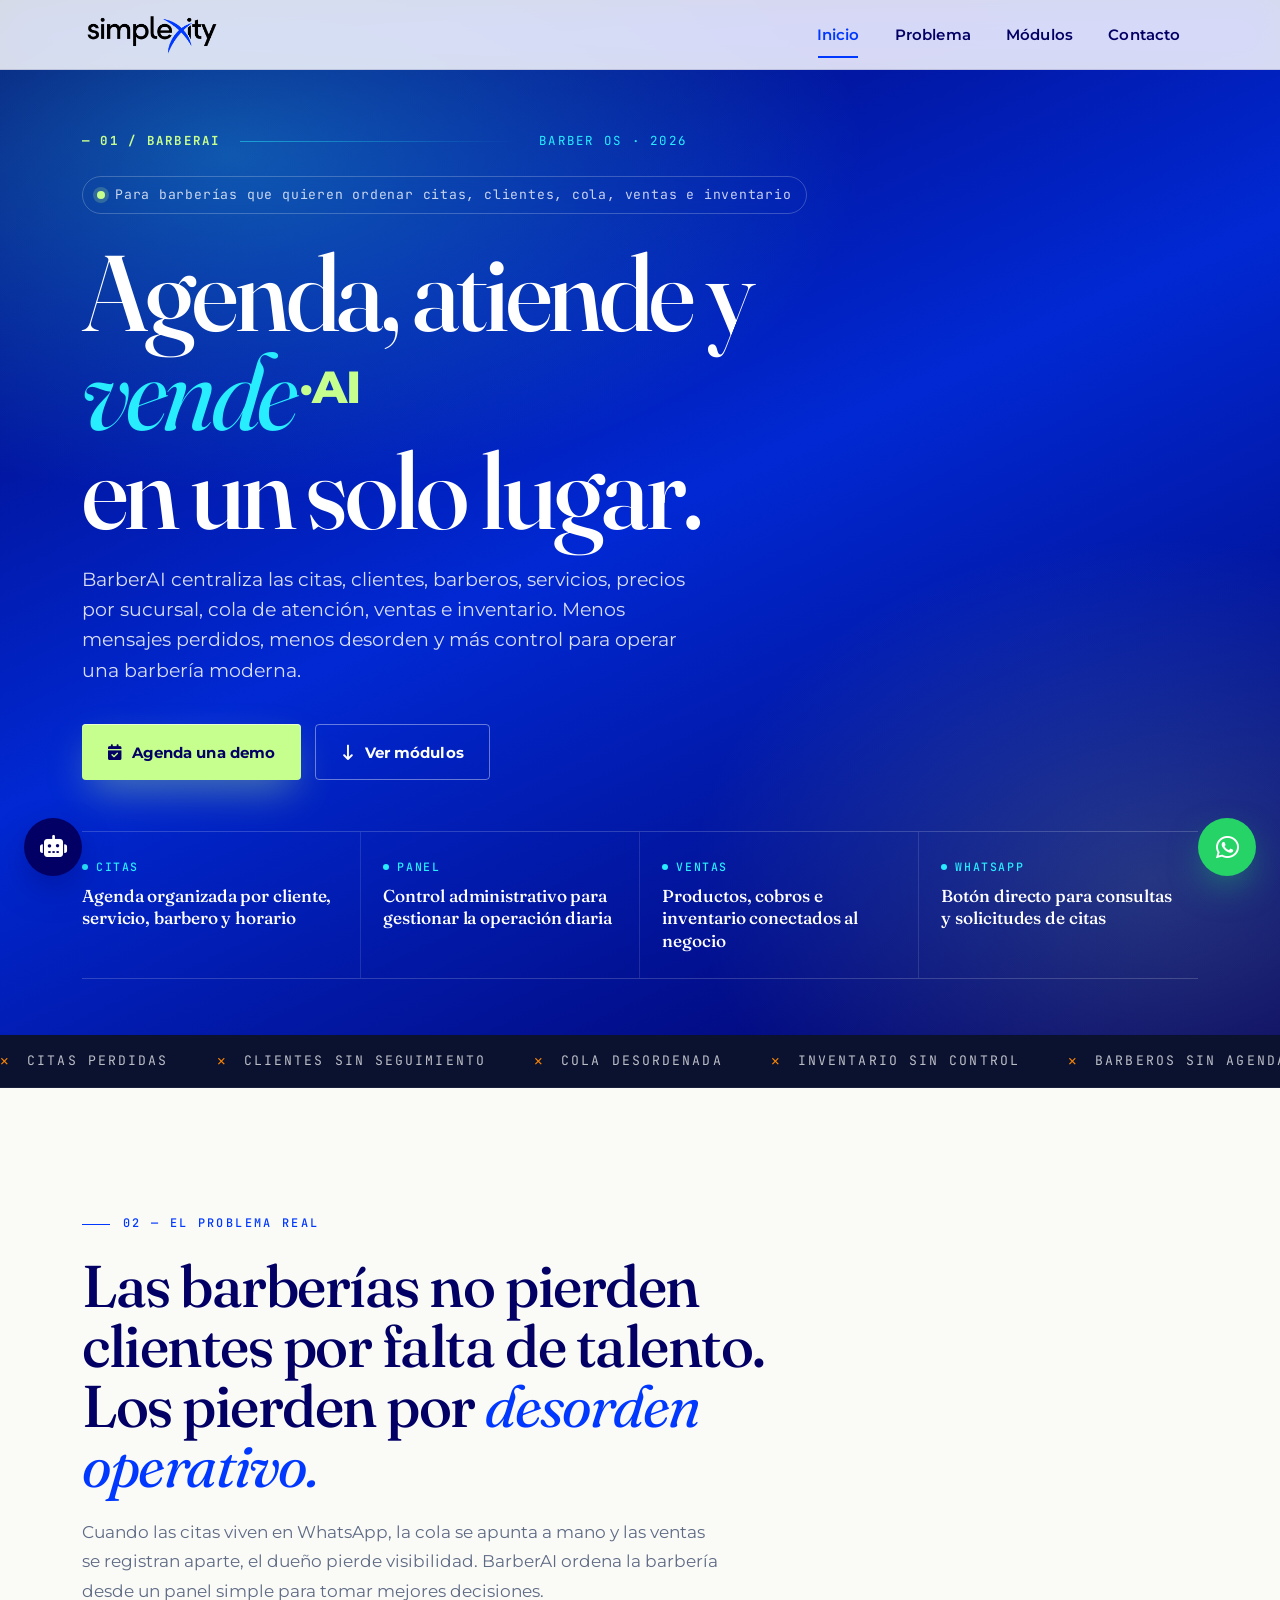
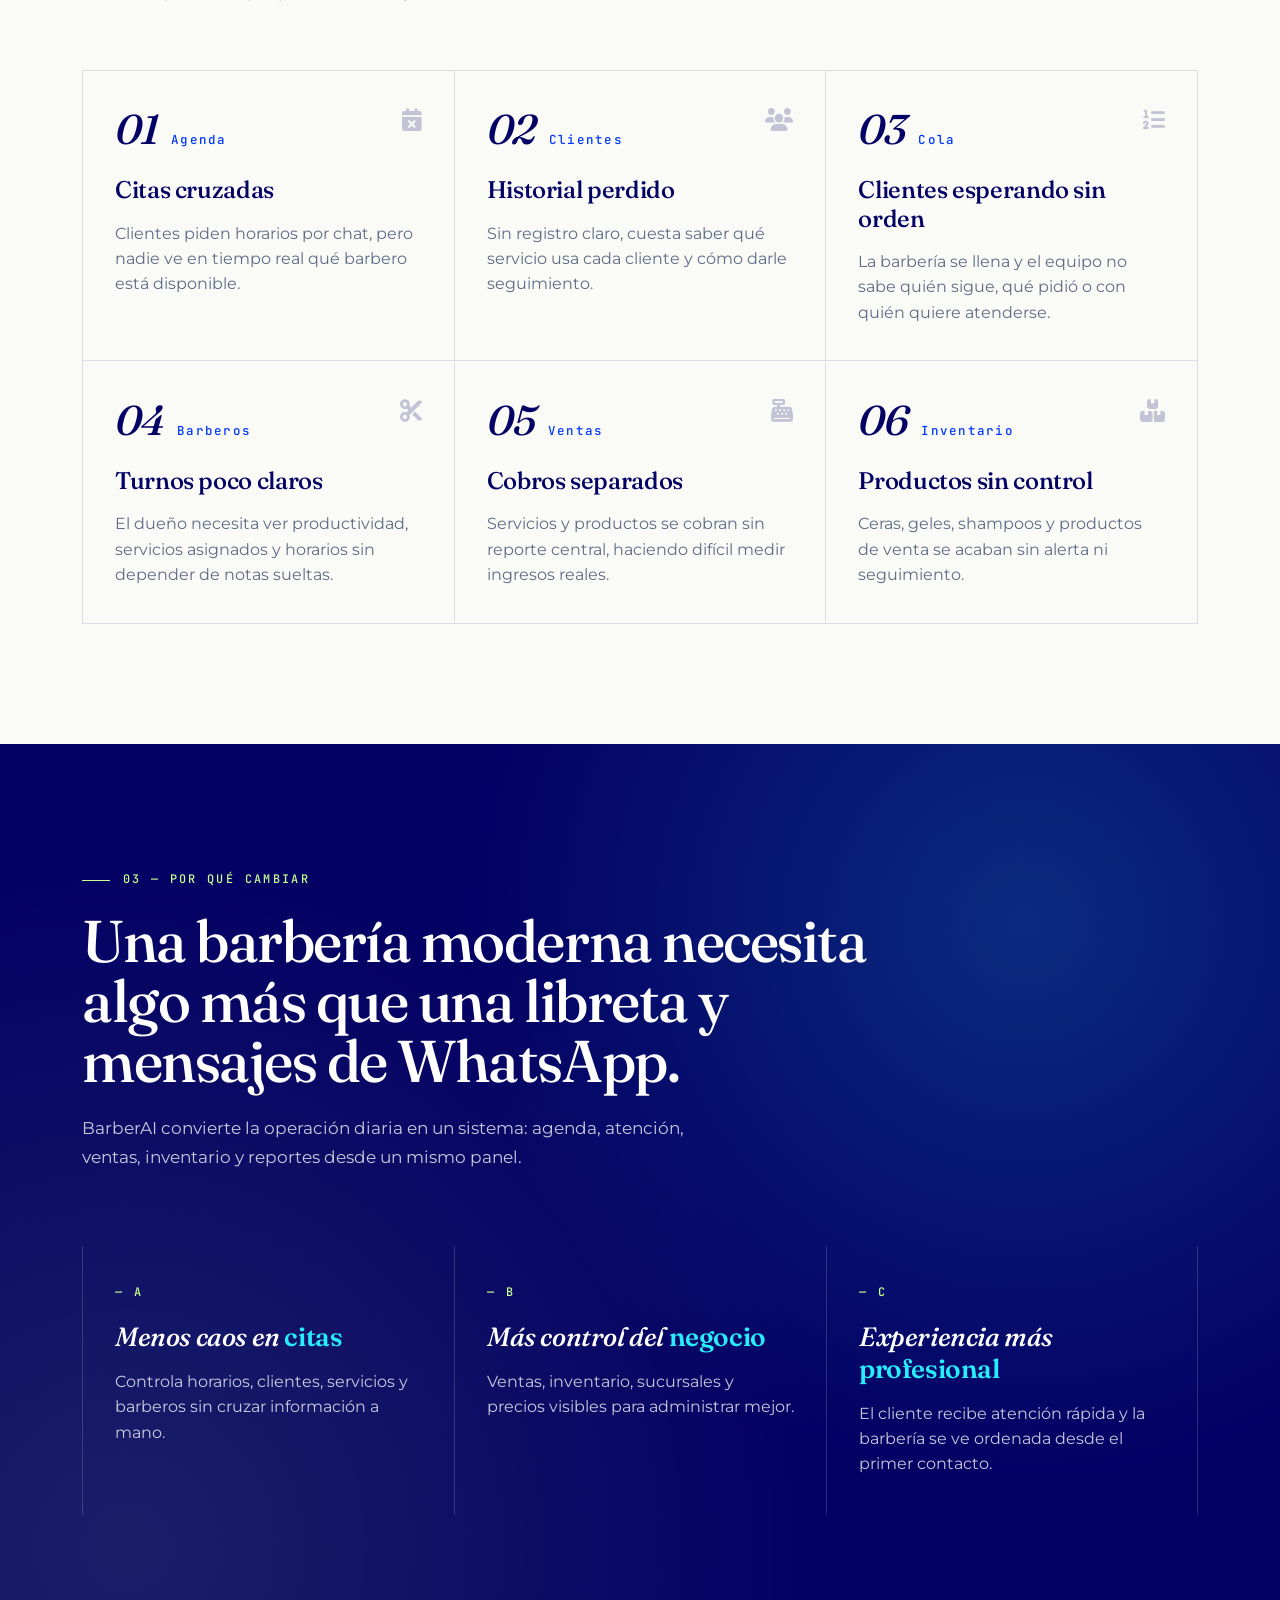
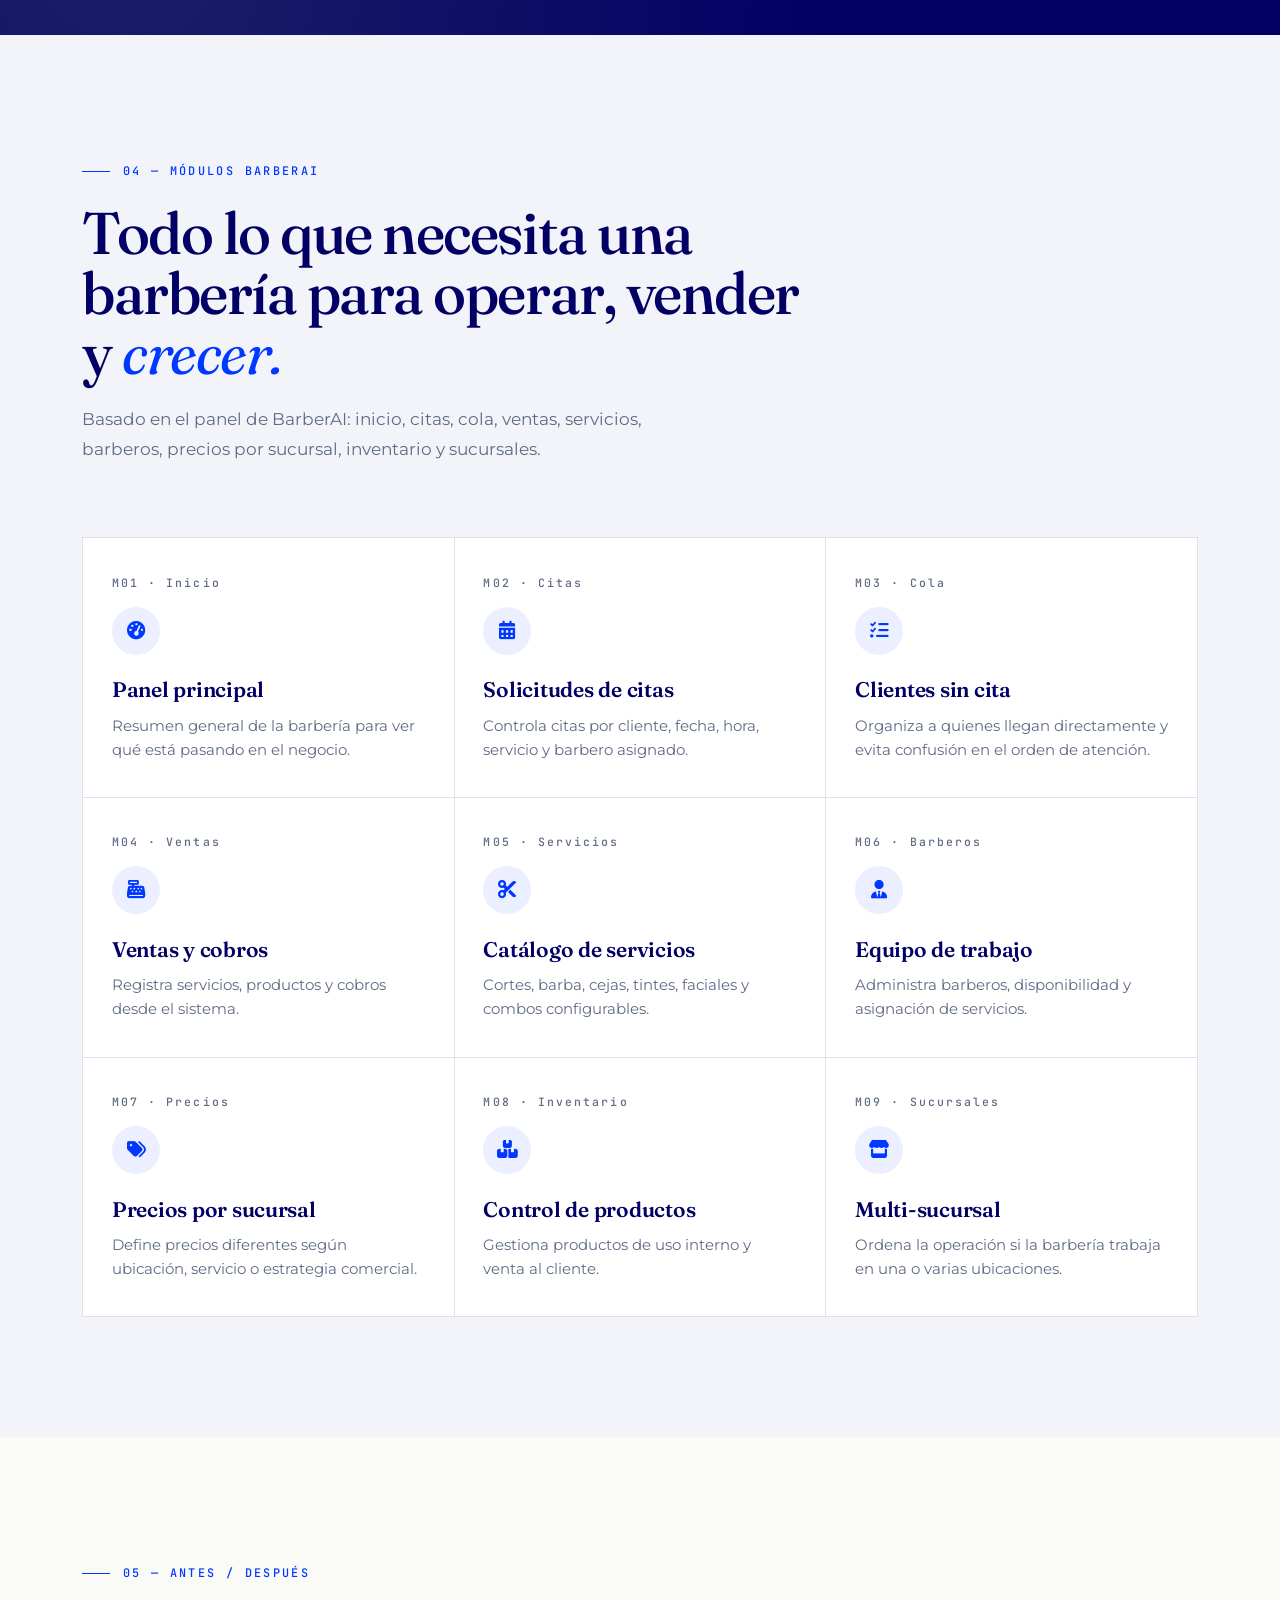
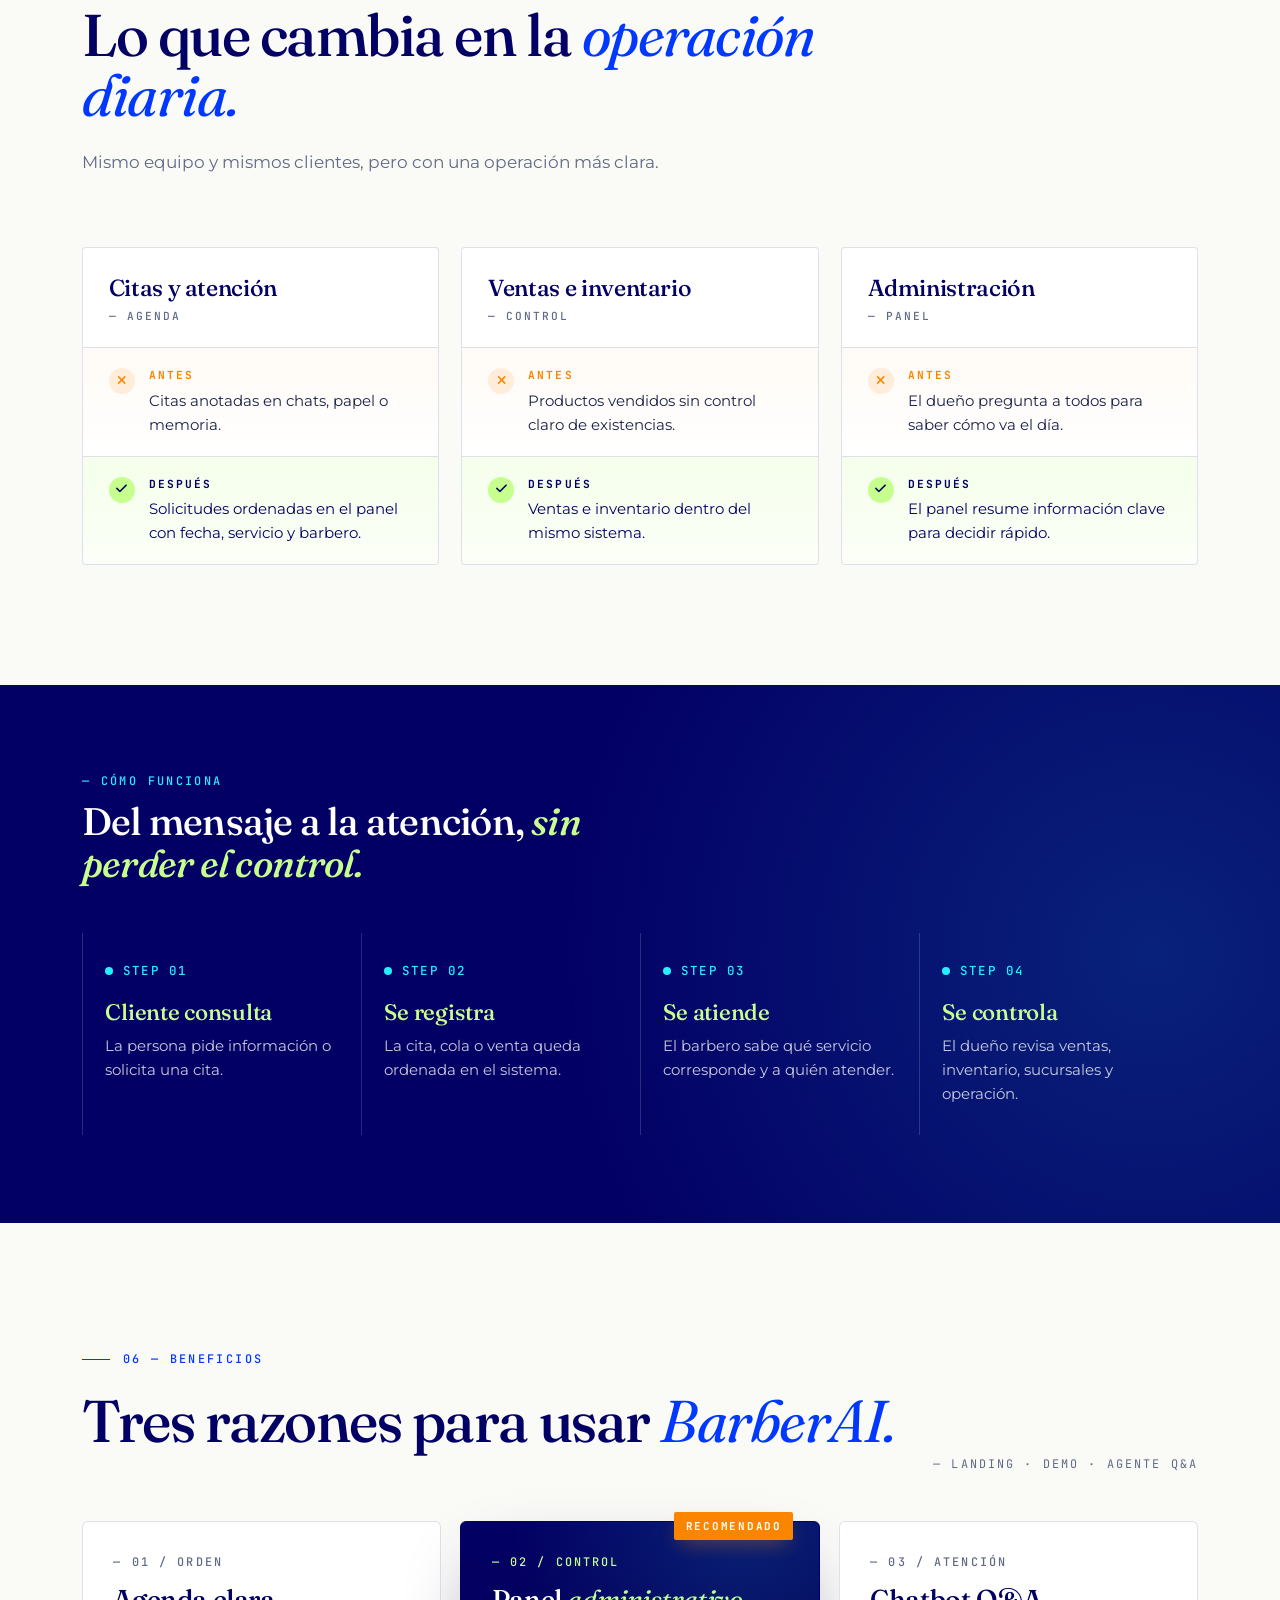
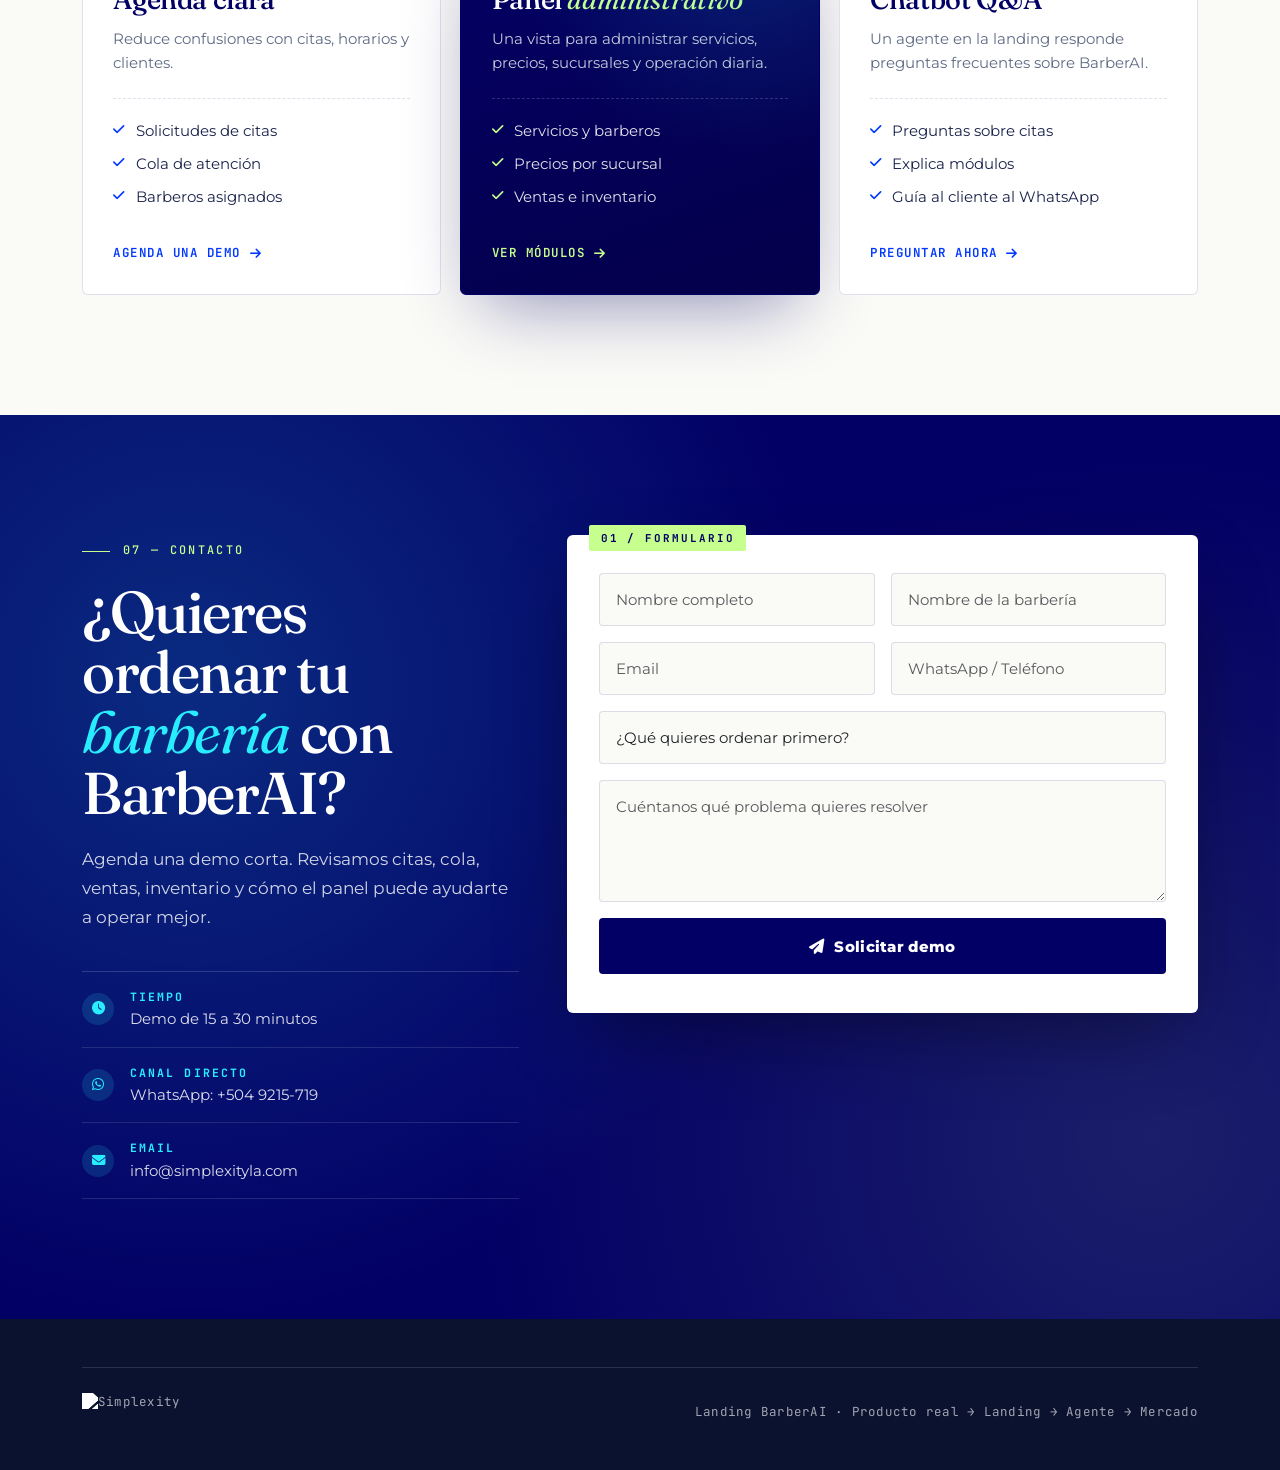
==== index.html @ aaaa2af0 "Finaliza landing BarberAI con chatbot Q&A, WhatsApp, diseño responsive y mejoras visuales" ====
<!DOCTYPE html>
<html lang="es">
<head>
    <meta charset="UTF-8">
    <meta name="viewport" content="width=device-width, initial-scale=1.0">
    <title>BarberAI by Simplexity | Agenda, ventas e inventario para barberías</title>
    <meta name="description" content="BarberAI centraliza citas, cola, ventas, servicios, barberos, precios por sucursal, inventario y sucursales para barberías modernas.">
    <link href="https://cdn.jsdelivr.net/npm/bootstrap@5.3.2/dist/css/bootstrap.min.css" rel="stylesheet">
    <link href="https://cdnjs.cloudflare.com/ajax/libs/font-awesome/6.4.0/css/all.min.css" rel="stylesheet">
    <link rel="preconnect" href="https://fonts.googleapis.com">
    <link rel="preconnect" href="https://fonts.gstatic.com" crossorigin>
    <link href="https://fonts.googleapis.com/css2?family=Fraunces:ital,opsz,wght@0,9..144,400;0,9..144,500;0,9..144,600;0,9..144,700;0,9..144,800;0,9..144,900;1,9..144,500&family=JetBrains+Mono:wght@400;500;700&family=Montserrat:wght@300;400;500;600;700;800;900&display=swap" rel="stylesheet">
    <link href="https://unpkg.com/aos@2.3.1/dist/aos.css" rel="stylesheet">
    <style>
        :root {
            --simplexity-blue: #0038FF;
            --simplexity-cyan: #28EDFF;
            --simplexity-navy: #030065;
            --simplexity-lime: #C6FF8D;
            --simplexity-orange: #FB8500;
            --ink: #0B1230;
            --ink-soft: #1A234A;
            --muted: #5F6B85;
            --line: rgba(3, 0, 101, 0.12);
            --line-strong: rgba(3, 0, 101, 0.22);
            --paper: #FAFAF7;
            --surface: #F2F4F9;
            --grain: url("data:image/svg+xml;utf8,<svg xmlns='http://www.w3.org/2000/svg' width='180' height='180'><filter id='n'><feTurbulence type='fractalNoise' baseFrequency='0.9' numOctaves='2' seed='3'/><feColorMatrix values='0 0 0 0 0  0 0 0 0 0  0 0 0 0 0  0 0 0 0.08 0'/></filter><rect width='100%' height='100%' filter='url(%23n)'/></svg>");
            --serif: 'Fraunces', 'Times New Roman', serif;
            --sans: 'Montserrat', system-ui, sans-serif;
            --mono: 'JetBrains Mono', 'Courier New', monospace;
        }

        * { box-sizing: border-box; }

        html { scroll-behavior: smooth; }

        body {
            margin: 0;
            font-family: var(--sans);
            color: var(--ink);
            background: var(--paper);
            overflow-x: hidden;
            -webkit-font-smoothing: antialiased;
        }

        ::selection { background: var(--simplexity-lime); color: var(--simplexity-navy); }

        /* === NAVBAR === */
        .navbar-professional {
            background: rgba(250, 250, 247, 0.86);
            backdrop-filter: saturate(180%) blur(20px);
            -webkit-backdrop-filter: saturate(180%) blur(20px);
            border-bottom: 1px solid var(--line);
            padding: 0.85rem 0;
            position: fixed;
            top: 0;
            width: 100%;
            z-index: 1000;
        }

        .navbar-brand img { height: 42px; }
        .brand-logo-link { display: inline-flex; align-items: center; padding: 0; }
        .brand-logo { height: 42px; width: auto; max-width: 170px; object-fit: contain; display: block; }

        .navbar-nav .nav-link {
            font-weight: 600;
            color: var(--simplexity-navy);
            margin: 0 0.6rem;
            font-size: 0.92rem;
            letter-spacing: 0.01em;
            position: relative;
        }

        .navbar-nav .nav-link::after {
            content: "";
            position: absolute;
            left: 0.6rem;
            right: 0.6rem;
            bottom: -4px;
            height: 2px;
            background: var(--simplexity-blue);
            transform: scaleX(0);
            transform-origin: left;
            transition: transform 0.32s ease;
        }

        .navbar-nav .nav-link:hover { color: var(--simplexity-blue); }
        .navbar-nav .nav-link:hover::after,
        .navbar-nav .nav-link.active::after { transform: scaleX(1); }
        .navbar-nav .nav-link.active { color: var(--simplexity-blue); }

        /* === HERO === */
        .hotelai-hero {
            position: relative;
            min-height: 100vh;
            padding: 132px 0 56px;
            color: white;
            overflow: hidden;
            background: var(--simplexity-navy);
            isolation: isolate;
        }

        .hotelai-hero::before {
            content: "";
            position: absolute;
            inset: 0;
            background:
                radial-gradient(ellipse 90% 60% at 18% 15%, rgba(40, 237, 255, 0.34), transparent 55%),
                radial-gradient(ellipse 60% 55% at 90% 85%, rgba(198, 255, 141, 0.18), transparent 60%),
                linear-gradient(155deg, rgba(3, 0, 101, 0.94) 0%, rgba(0, 56, 255, 0.72) 50%, rgba(3, 0, 101, 0.95) 100%),
                url('https://images.unsplash.com/photo-1622286342621-4bd786c2447c?auto=format&fit=crop&w=2400&q=88');
            background-size: cover;
            background-position: center 30%;
            z-index: -2;
        }

        .hotelai-hero::after {
            content: "";
            position: absolute;
            inset: 0;
            background: var(--grain);
            opacity: 0.4;
            mix-blend-mode: overlay;
            pointer-events: none;
            z-index: -1;
        }

        .hero-grid {
            display: grid;
            grid-template-columns: minmax(0, 1fr);
            gap: 3rem;
            align-items: end;
            min-height: calc(100vh - 200px);
        }

        .hero-meta {
            display: flex;
            align-items: center;
            gap: 1.2rem;
            font-family: var(--mono);
            font-size: 0.78rem;
            letter-spacing: 0.18em;
            text-transform: uppercase;
            color: var(--simplexity-cyan);
            margin-bottom: 1.6rem;
        }

        .hero-meta .index {
            color: var(--simplexity-lime);
            font-weight: 700;
        }

        .hero-meta .rule {
            flex: 1;
            max-width: 280px;
            height: 1px;
            background: linear-gradient(90deg, rgba(40, 237, 255, 0.5), transparent);
        }

        .hero-kicker {
            display: inline-block;
            font-family: var(--mono);
            font-size: 0.82rem;
            letter-spacing: 0.06em;
            color: rgba(255, 255, 255, 0.78);
            padding: 0.5rem 0.9rem;
            border: 1px solid rgba(255, 255, 255, 0.22);
            border-radius: 999px;
            margin-bottom: 1.8rem;
            backdrop-filter: blur(8px);
        }

        .hero-kicker .dot {
            display: inline-block;
            width: 8px;
            height: 8px;
            background: var(--simplexity-lime);
            border-radius: 50%;
            margin-right: 0.6rem;
            box-shadow: 0 0 0 4px rgba(198, 255, 141, 0.2);
            animation: pulse 2.4s ease-in-out infinite;
        }

        @keyframes pulse {
            0%, 100% { box-shadow: 0 0 0 4px rgba(198, 255, 141, 0.18); }
            50% { box-shadow: 0 0 0 8px rgba(198, 255, 141, 0.04); }
        }

        .hero-title {
            font-family: var(--serif);
            font-weight: 500;
            font-size: clamp(3.4rem, 8.4vw, 8.2rem);
            line-height: 0.92;
            letter-spacing: -0.035em;
            margin: 0 0 1.6rem;
            color: white;
            max-width: 14ch;
        }

        .hero-title em {
            font-style: italic;
            font-weight: 400;
            color: var(--simplexity-cyan);
            font-variation-settings: "opsz" 144;
        }

        .hero-title .ai-mark {
            font-family: var(--sans);
            font-weight: 800;
            font-style: normal;
            font-size: 0.42em;
            vertical-align: 0.6em;
            color: var(--simplexity-lime);
            letter-spacing: -0.02em;
            margin-left: 0.1em;
        }

        .hero-subtitle {
            max-width: 620px;
            font-size: 1.18rem;
            line-height: 1.6;
            color: rgba(255, 255, 255, 0.85);
            margin: 0 0 2.4rem;
            font-weight: 400;
        }

        .hero-actions {
            display: flex;
            flex-wrap: wrap;
            gap: 0.9rem;
            align-items: center;
            margin-bottom: 3.2rem;
        }

        .btn-hotel-primary,
        .btn-hotel-secondary {
            display: inline-flex;
            align-items: center;
            justify-content: center;
            gap: 0.7rem;
            min-height: 56px;
            padding: 0 1.6rem;
            font-family: var(--sans);
            font-weight: 700;
            font-size: 0.96rem;
            letter-spacing: 0.005em;
            text-decoration: none;
            border-radius: 4px;
            transition: transform 0.32s cubic-bezier(0.2, 0.8, 0.2, 1),
                        box-shadow 0.32s ease,
                        background 0.28s ease,
                        color 0.28s ease;
            position: relative;
            overflow: hidden;
        }

        .btn-hotel-primary {
            color: var(--simplexity-navy);
            background: var(--simplexity-lime);
            box-shadow: 0 16px 40px -8px rgba(198, 255, 141, 0.42),
                        inset 0 1px 0 rgba(255, 255, 255, 0.6);
        }

        .btn-hotel-primary::before {
            content: "";
            position: absolute;
            inset: 0;
            background: linear-gradient(120deg, transparent 0%, rgba(255, 255, 255, 0.55) 50%, transparent 100%);
            transform: translateX(-100%);
            transition: transform 0.7s ease;
        }

        .btn-hotel-primary:hover {
            color: var(--simplexity-navy);
            transform: translateY(-2px);
            box-shadow: 0 22px 50px -10px rgba(198, 255, 141, 0.55);
        }

        .btn-hotel-primary:hover::before { transform: translateX(100%); }

        .btn-hotel-secondary {
            color: white;
            border: 1px solid rgba(255, 255, 255, 0.4);
            background: transparent;
        }

        .btn-hotel-secondary:hover {
            color: var(--simplexity-navy);
            background: white;
            border-color: white;
            transform: translateY(-2px);
        }

        /* === HERO PROOF BAR === */
        .hero-proof {
            display: grid;
            grid-template-columns: repeat(4, minmax(0, 1fr));
            border-top: 1px solid rgba(255, 255, 255, 0.18);
            border-bottom: 1px solid rgba(255, 255, 255, 0.18);
        }

        .proof-item {
            padding: 1.6rem 1.4rem 1.6rem 0;
            border-right: 1px solid rgba(255, 255, 255, 0.12);
        }

        .proof-item:last-child { border-right: 0; }
        .proof-item:not(:first-child) { padding-left: 1.4rem; }

        .proof-label {
            display: flex;
            align-items: center;
            gap: 0.5rem;
            font-family: var(--mono);
            font-size: 0.72rem;
            font-weight: 500;
            letter-spacing: 0.14em;
            text-transform: uppercase;
            color: var(--simplexity-cyan);
            margin-bottom: 0.6rem;
        }

        .proof-label::before {
            content: "";
            width: 6px;
            height: 6px;
            background: var(--simplexity-cyan);
            border-radius: 50%;
        }

        .proof-item strong {
            display: block;
            font-family: var(--serif);
            font-weight: 500;
            font-size: 1.08rem;
            line-height: 1.3;
            color: white;
            letter-spacing: -0.005em;
        }

        /* === MARQUEE TICKER === */
        .pain-ticker {
            background: var(--ink);
            color: white;
            overflow: hidden;
            padding: 0.95rem 0;
            border-bottom: 1px solid rgba(255, 255, 255, 0.06);
        }

        .ticker-track {
            display: flex;
            gap: 3rem;
            white-space: nowrap;
            animation: ticker 38s linear infinite;
            font-family: var(--mono);
            font-size: 0.82rem;
            letter-spacing: 0.16em;
            text-transform: uppercase;
            color: rgba(255, 255, 255, 0.72);
        }

        .ticker-track span { display: inline-flex; align-items: center; gap: 1rem; }
        .ticker-track span::before {
            content: "✕";
            color: var(--simplexity-orange);
            font-size: 0.9rem;
        }

        @keyframes ticker {
            0% { transform: translateX(0); }
            100% { transform: translateX(-50%); }
        }

        /* === SECTIONS === */
        section { padding: 120px 0; position: relative; }
        .section-soft { background: var(--surface); }
        .section-paper { background: var(--paper); }

        .section-eyebrow {
            display: inline-flex;
            align-items: center;
            gap: 0.8rem;
            font-family: var(--mono);
            font-size: 0.74rem;
            font-weight: 500;
            letter-spacing: 0.2em;
            text-transform: uppercase;
            color: var(--simplexity-blue);
            margin-bottom: 1.4rem;
        }

        .section-eyebrow::before {
            content: "";
            width: 28px;
            height: 1px;
            background: var(--simplexity-blue);
        }

        .section-title {
            font-family: var(--serif);
            color: var(--simplexity-navy);
            font-size: clamp(2.4rem, 4.6vw, 4.4rem);
            line-height: 1.02;
            font-weight: 500;
            letter-spacing: -0.025em;
            margin-bottom: 1.4rem;
        }

        .section-title em {
            font-style: italic;
            font-weight: 400;
            color: var(--simplexity-blue);
        }

        .section-copy {
            color: var(--muted);
            font-size: 1.06rem;
            line-height: 1.72;
            max-width: 640px;
            font-weight: 400;
        }

        .section-copy strong { color: var(--ink); font-weight: 700; }

        /* === PAIN CARDS (numbered editorial) === */
        .pain-section { background: var(--paper); }

        .pain-grid {
            display: grid;
            grid-template-columns: repeat(3, minmax(0, 1fr));
            gap: 0;
            margin-top: 3rem;
            border-top: 1px solid var(--line);
            border-left: 1px solid var(--line);
        }

        .pain-card {
            position: relative;
            padding: 2.4rem 2rem 2.2rem;
            border-right: 1px solid var(--line);
            border-bottom: 1px solid var(--line);
            background: var(--paper);
            transition: background 0.4s ease;
            overflow: hidden;
        }

        .pain-card::before {
            content: "";
            position: absolute;
            left: 0;
            top: 0;
            width: 3px;
            height: 0;
            background: var(--simplexity-blue);
            transition: height 0.5s cubic-bezier(0.2, 0.8, 0.2, 1);
        }

        .pain-card:hover { background: white; }
        .pain-card:hover::before { height: 100%; }

        .pain-card .pain-index {
            font-family: var(--mono);
            font-size: 0.78rem;
            font-weight: 500;
            letter-spacing: 0.18em;
            color: var(--simplexity-blue);
            margin-bottom: 1.6rem;
            display: flex;
            align-items: baseline;
            gap: 0.8rem;
        }

        .pain-card .pain-index .num {
            font-family: var(--serif);
            font-style: italic;
            font-size: 2.6rem;
            color: var(--simplexity-navy);
            font-weight: 500;
            line-height: 1;
            letter-spacing: -0.02em;
        }

        .pain-card h3 {
            font-family: var(--serif);
            font-weight: 500;
            font-size: 1.5rem;
            line-height: 1.18;
            letter-spacing: -0.015em;
            color: var(--simplexity-navy);
            margin: 0 0 1rem;
        }

        .pain-card p {
            color: var(--muted);
            line-height: 1.62;
            font-size: 0.98rem;
            margin: 0;
        }

        .pain-card .pain-icon {
            position: absolute;
            top: 2.4rem;
            right: 2rem;
            color: var(--line-strong);
            font-size: 1.4rem;
            transition: color 0.4s ease, transform 0.4s ease;
        }

        .pain-card:hover .pain-icon {
            color: var(--simplexity-blue);
            transform: rotate(-6deg) scale(1.1);
        }

        /* === REVERSE / WHY CHANGE === */
        .reverse-section {
            color: white;
            background: var(--simplexity-navy);
            overflow: hidden;
            position: relative;
            isolation: isolate;
        }

        .reverse-section::before {
            content: "";
            position: absolute;
            inset: 0;
            background:
                radial-gradient(circle at 80% 20%, rgba(40, 237, 255, 0.18), transparent 45%),
                radial-gradient(circle at 10% 90%, rgba(198, 255, 141, 0.12), transparent 50%);
            z-index: -1;
        }

        .reverse-section::after {
            content: "";
            position: absolute;
            inset: 0;
            background: var(--grain);
            opacity: 0.3;
            mix-blend-mode: overlay;
            pointer-events: none;
            z-index: -1;
        }

        .reverse-section .section-title,
        .reverse-section .section-copy { color: white; }
        .reverse-section .section-copy { color: rgba(255, 255, 255, 0.78); }
        .reverse-section .section-title em { color: var(--simplexity-cyan); }
        .reverse-section .section-eyebrow {
            color: var(--simplexity-lime);
        }
        .reverse-section .section-eyebrow::before {
            background: var(--simplexity-lime);
        }

        .reverse-grid {
            display: grid;
            grid-template-columns: repeat(3, minmax(0, 1fr));
            gap: 0;
            margin-top: 3.6rem;
        }

        .reverse-panel {
            padding: 2.4rem 2rem;
            border-left: 1px solid rgba(255, 255, 255, 0.16);
            position: relative;
        }

        .reverse-panel:last-child { border-right: 1px solid rgba(255, 255, 255, 0.16); }

        .reverse-panel .panel-num {
            font-family: var(--mono);
            font-size: 0.74rem;
            font-weight: 500;
            letter-spacing: 0.2em;
            color: var(--simplexity-lime);
            margin-bottom: 1.2rem;
            display: block;
        }

        .reverse-panel h3 {
            font-family: var(--serif);
            font-weight: 500;
            font-style: italic;
            font-size: 1.65rem;
            line-height: 1.2;
            letter-spacing: -0.015em;
            color: white;
            margin: 0 0 1rem;
        }

        .reverse-panel h3 .accent {
            font-style: normal;
            color: var(--simplexity-cyan);
            font-weight: 600;
        }

        .reverse-panel p {
            color: rgba(255, 255, 255, 0.78);
            line-height: 1.62;
            margin: 0;
            font-size: 0.98rem;
        }

        /* === MODULES (dense grid) === */
        .module-section {
            background: var(--surface);
            position: relative;
        }

        .module-grid {
            display: grid;
            grid-template-columns: repeat(3, minmax(0, 1fr));
            gap: 0;
            margin-top: 3.6rem;
            border-top: 1px solid var(--line);
            border-left: 1px solid var(--line);
            background: white;
        }

        .module-card {
            position: relative;
            padding: 2.2rem 1.8rem;
            border-right: 1px solid var(--line);
            border-bottom: 1px solid var(--line);
            background: white;
            transition: background 0.36s ease;
            cursor: default;
        }

        .module-card .module-num {
            font-family: var(--mono);
            font-size: 0.72rem;
            font-weight: 500;
            letter-spacing: 0.18em;
            color: var(--muted);
            margin-bottom: 1rem;
        }

        .module-card .module-icon {
            width: 48px;
            height: 48px;
            display: inline-flex;
            align-items: center;
            justify-content: center;
            background: rgba(0, 56, 255, 0.08);
            color: var(--simplexity-blue);
            border-radius: 50%;
            font-size: 1.15rem;
            margin-bottom: 1.4rem;
            transition: background 0.36s ease, color 0.36s ease, transform 0.36s ease;
        }

        .module-card h3 {
            font-family: var(--serif);
            font-weight: 600;
            font-size: 1.32rem;
            line-height: 1.2;
            color: var(--simplexity-navy);
            letter-spacing: -0.012em;
            margin: 0 0 0.7rem;
        }

        .module-card p {
            color: var(--muted);
            line-height: 1.6;
            font-size: 0.94rem;
            margin: 0;
        }

        .module-card::after {
            content: "";
            position: absolute;
            left: 0;
            bottom: 0;
            height: 2px;
            width: 0;
            background: var(--simplexity-blue);
            transition: width 0.45s cubic-bezier(0.2, 0.8, 0.2, 1);
        }

        .module-card:hover { background: #FBFCFE; }
        .module-card:hover .module-icon {
            background: var(--simplexity-blue);
            color: white;
            transform: scale(1.06);
        }
        .module-card:hover::after { width: 100%; }

        /* === ANTES / DESPUÉS === */
        .compare-section { background: var(--paper); }

        .compare-grid {
            display: grid;
            grid-template-columns: repeat(3, minmax(0, 1fr));
            gap: 1.4rem;
            margin-top: 3.4rem;
        }

        .compare-card {
            background: white;
            border: 1px solid var(--line);
            border-radius: 4px;
            overflow: hidden;
            display: flex;
            flex-direction: column;
            position: relative;
            transition: transform 0.4s cubic-bezier(0.2, 0.8, 0.2, 1), box-shadow 0.4s ease;
        }

        .compare-card:hover {
            transform: translateY(-6px);
            box-shadow: 0 30px 64px -20px rgba(3, 0, 101, 0.18);
        }

        .compare-card h3 {
            font-family: var(--serif);
            font-weight: 500;
            font-size: 1.45rem;
            line-height: 1.2;
            color: var(--simplexity-navy);
            letter-spacing: -0.015em;
            padding: 1.6rem 1.6rem 0.4rem;
            margin: 0;
        }

        .compare-card .compare-tag {
            font-family: var(--mono);
            font-size: 0.7rem;
            font-weight: 500;
            letter-spacing: 0.18em;
            text-transform: uppercase;
            color: var(--muted);
            padding: 0 1.6rem 1.4rem;
        }

        .compare-row {
            padding: 1.2rem 1.6rem;
            display: flex;
            gap: 0.9rem;
            align-items: flex-start;
            font-size: 0.96rem;
            line-height: 1.55;
            border-top: 1px solid var(--line);
        }

        .compare-row .glyph {
            flex: 0 0 26px;
            width: 26px;
            height: 26px;
            display: inline-flex;
            align-items: center;
            justify-content: center;
            border-radius: 50%;
            font-size: 0.78rem;
            margin-top: 1px;
        }

        .compare-row.before {
            background: linear-gradient(180deg, rgba(251, 133, 0, 0.04), transparent);
            color: var(--ink-soft);
        }

        .compare-row.before .glyph {
            background: rgba(251, 133, 0, 0.12);
            color: var(--simplexity-orange);
        }

        .compare-row.before .label {
            font-family: var(--mono);
            font-size: 0.7rem;
            letter-spacing: 0.18em;
            text-transform: uppercase;
            color: var(--simplexity-orange);
            display: block;
            font-weight: 700;
            margin-bottom: 0.25rem;
        }

        .compare-row.after {
            background: linear-gradient(180deg, rgba(198, 255, 141, 0.18), rgba(198, 255, 141, 0.06));
            color: var(--simplexity-navy);
        }

        .compare-row.after .glyph {
            background: var(--simplexity-lime);
            color: var(--simplexity-navy);
        }

        .compare-row.after .label {
            font-family: var(--mono);
            font-size: 0.7rem;
            letter-spacing: 0.18em;
            text-transform: uppercase;
            color: var(--simplexity-navy);
            display: block;
            font-weight: 700;
            margin-bottom: 0.25rem;
        }

        .compare-row .text { flex: 1; }

        /* === FLOW BAND === */
        .flow-band {
            background: var(--simplexity-navy);
            color: white;
            padding: 88px 0;
            position: relative;
            overflow: hidden;
        }

        .flow-band::before {
            content: "";
            position: absolute;
            inset: 0;
            background:
                radial-gradient(circle at 90% 50%, rgba(40, 237, 255, 0.14), transparent 50%);
            pointer-events: none;
        }

        .flow-band-eyebrow {
            font-family: var(--mono);
            font-size: 0.74rem;
            font-weight: 500;
            letter-spacing: 0.2em;
            text-transform: uppercase;
            color: var(--simplexity-cyan);
            margin-bottom: 0.6rem;
        }

        .flow-band h2 {
            font-family: var(--serif);
            font-weight: 500;
            font-size: clamp(1.8rem, 3vw, 2.6rem);
            line-height: 1.1;
            letter-spacing: -0.02em;
            color: white;
            margin: 0 0 3rem;
            max-width: 22ch;
        }

        .flow-band h2 em {
            font-style: italic;
            color: var(--simplexity-lime);
        }

        .flow-grid {
            display: grid;
            grid-template-columns: repeat(4, minmax(0, 1fr));
            gap: 0;
            position: relative;
        }

        .flow-step {
            padding: 1.8rem 1.4rem 1.8rem 0;
            border-left: 1px solid rgba(255, 255, 255, 0.16);
            padding-left: 1.4rem;
            position: relative;
        }

        .flow-step .step-num {
            font-family: var(--mono);
            font-size: 0.78rem;
            font-weight: 500;
            letter-spacing: 0.18em;
            color: var(--simplexity-cyan);
            display: flex;
            align-items: center;
            gap: 0.6rem;
            margin-bottom: 1.2rem;
        }

        .flow-step .step-num .dot {
            width: 8px;
            height: 8px;
            background: var(--simplexity-cyan);
            border-radius: 50%;
        }

        .flow-step strong {
            display: block;
            font-family: var(--serif);
            font-weight: 500;
            font-size: 1.4rem;
            line-height: 1.2;
            color: var(--simplexity-lime);
            margin-bottom: 0.5rem;
            letter-spacing: -0.012em;
        }

        .flow-step p {
            margin: 0;
            color: rgba(255, 255, 255, 0.78);
            line-height: 1.58;
            font-size: 0.95rem;
        }

        /* === OFFERS === */
        .offers-section { background: var(--paper); }

        .offers-head {
            display: flex;
            align-items: flex-end;
            justify-content: space-between;
            flex-wrap: wrap;
            gap: 1.6rem;
            margin-bottom: 3rem;
        }

        .offer-meta {
            font-family: var(--mono);
            font-size: 0.74rem;
            letter-spacing: 0.18em;
            text-transform: uppercase;
            color: var(--muted);
        }

        .offer-grid {
            display: grid;
            grid-template-columns: repeat(3, minmax(0, 1fr));
            gap: 1.2rem;
        }

        .offer-card {
            position: relative;
            background: white;
            border: 1px solid var(--line);
            border-radius: 6px;
            padding: 2rem 1.9rem 1.9rem;
            display: flex;
            flex-direction: column;
            transition: transform 0.4s cubic-bezier(0.2, 0.8, 0.2, 1),
                        box-shadow 0.4s ease,
                        border-color 0.4s ease;
        }

        .offer-card:hover {
            transform: translateY(-6px);
            border-color: var(--simplexity-blue);
            box-shadow: 0 30px 60px -20px rgba(0, 56, 255, 0.18);
        }

        .offer-tag {
            position: absolute;
            top: -10px;
            right: 1.6rem;
            font-family: var(--mono);
            font-size: 0.68rem;
            font-weight: 700;
            letter-spacing: 0.16em;
            text-transform: uppercase;
            color: white;
            background: var(--simplexity-orange);
            padding: 0.34rem 0.7rem;
            border-radius: 2px;
            box-shadow: 0 8px 20px -6px rgba(251, 133, 0, 0.42);
        }

        .offer-card .offer-num {
            font-family: var(--mono);
            font-size: 0.74rem;
            font-weight: 500;
            letter-spacing: 0.18em;
            color: var(--muted);
            margin-bottom: 0.7rem;
        }

        .offer-card h3 {
            font-family: var(--serif);
            font-weight: 500;
            font-size: 1.7rem;
            line-height: 1.18;
            letter-spacing: -0.015em;
            color: var(--simplexity-navy);
            margin: 0 0 0.7rem;
        }

        .offer-card > p {
            color: var(--muted);
            line-height: 1.6;
            font-size: 0.96rem;
            margin: 0 0 1.4rem;
        }

        .offer-card ul {
            list-style: none;
            padding: 0;
            margin: 0 0 1.6rem;
            border-top: 1px dashed var(--line);
            padding-top: 1.3rem;
        }

        .offer-card li {
            display: flex;
            gap: 0.7rem;
            margin-bottom: 0.7rem;
            color: var(--ink-soft);
            font-size: 0.94rem;
            line-height: 1.45;
        }

        .offer-card li i {
            color: var(--simplexity-blue);
            margin-top: 0.18rem;
            font-size: 0.82rem;
        }

        .offer-card .offer-cta {
            margin-top: auto;
            font-family: var(--mono);
            font-size: 0.78rem;
            font-weight: 600;
            letter-spacing: 0.12em;
            text-transform: uppercase;
            color: var(--simplexity-blue);
            text-decoration: none;
            display: inline-flex;
            align-items: center;
            gap: 0.55rem;
            transition: gap 0.32s ease;
        }

        .offer-card .offer-cta:hover { gap: 0.95rem; }

        .offer-card.featured {
            background: linear-gradient(160deg, var(--simplexity-navy) 0%, #04004A 100%);
            color: white;
            border-color: var(--simplexity-navy);
            box-shadow: 0 30px 70px -24px rgba(3, 0, 101, 0.45);
        }

        .offer-card.featured::before {
            content: "";
            position: absolute;
            inset: 0;
            background:
                radial-gradient(circle at 80% 0%, rgba(40, 237, 255, 0.14), transparent 50%);
            border-radius: inherit;
            pointer-events: none;
        }

        .offer-card.featured h3 { color: white; }
        .offer-card.featured h3 em { color: var(--simplexity-lime); font-style: italic; font-weight: 400; }
        .offer-card.featured > p { color: rgba(255, 255, 255, 0.78); }
        .offer-card.featured ul { border-top-color: rgba(255, 255, 255, 0.18); }
        .offer-card.featured li { color: rgba(255, 255, 255, 0.88); }
        .offer-card.featured li i { color: var(--simplexity-lime); }
        .offer-card.featured .offer-num { color: var(--simplexity-lime); }
        .offer-card.featured .offer-cta { color: var(--simplexity-lime); }

        .offer-card.featured:hover {
            transform: translateY(-8px);
            border-color: var(--simplexity-navy);
            box-shadow: 0 40px 80px -24px rgba(3, 0, 101, 0.6);
        }

        /* === CONTACT === */
        .contact-section {
            background: var(--simplexity-navy);
            color: white;
            position: relative;
            overflow: hidden;
            isolation: isolate;
        }

        .contact-section::before {
            content: "";
            position: absolute;
            inset: 0;
            background:
                radial-gradient(circle at 15% 30%, rgba(40, 237, 255, 0.18), transparent 50%),
                radial-gradient(circle at 90% 80%, rgba(198, 255, 141, 0.12), transparent 50%);
            z-index: -1;
        }

        .contact-section .section-title,
        .contact-section .section-copy { color: white; }
        .contact-section .section-copy { color: rgba(255, 255, 255, 0.82); }
        .contact-section .section-eyebrow { color: var(--simplexity-lime); }
        .contact-section .section-eyebrow::before { background: var(--simplexity-lime); }
        .contact-section .section-title em { color: var(--simplexity-cyan); }

        .contact-list {
            list-style: none;
            padding: 0;
            margin: 2.4rem 0 0;
            border-top: 1px solid rgba(255, 255, 255, 0.16);
        }

        .contact-list li {
            padding: 1rem 0;
            border-bottom: 1px solid rgba(255, 255, 255, 0.12);
            display: flex;
            align-items: center;
            gap: 1rem;
            color: rgba(255, 255, 255, 0.86);
            font-size: 0.96rem;
        }

        .contact-list li i {
            width: 32px;
            height: 32px;
            background: rgba(40, 237, 255, 0.14);
            color: var(--simplexity-cyan);
            display: inline-flex;
            align-items: center;
            justify-content: center;
            border-radius: 50%;
            font-size: 0.84rem;
        }

        .contact-list li strong {
            font-family: var(--mono);
            font-size: 0.72rem;
            letter-spacing: 0.18em;
            text-transform: uppercase;
            color: var(--simplexity-cyan);
            display: block;
            margin-bottom: 0.15rem;
        }

        .contact-form {
            background: white;
            color: var(--ink);
            border-radius: 6px;
            padding: 2.4rem 2rem;
            box-shadow: 0 30px 80px -20px rgba(0, 0, 0, 0.45);
            position: relative;
        }

        .contact-form::before {
            content: "01 / FORMULARIO";
            position: absolute;
            top: -10px;
            left: 1.4rem;
            background: var(--simplexity-lime);
            color: var(--simplexity-navy);
            font-family: var(--mono);
            font-size: 0.68rem;
            font-weight: 700;
            letter-spacing: 0.18em;
            padding: 0.32rem 0.7rem;
            border-radius: 2px;
        }

        .form-control-custom {
            border: 1px solid var(--line);
            border-radius: 4px;
            padding: 14px 16px;
            font-size: 0.96rem;
            background: var(--paper);
            transition: border-color 0.28s ease, box-shadow 0.28s ease, background 0.28s ease;
        }

        .form-control-custom:focus {
            border-color: var(--simplexity-blue);
            background: white;
            box-shadow: 0 0 0 3px rgba(0, 56, 255, 0.12);
            outline: none;
        }

        .btn-submit {
            width: 100%;
            min-height: 56px;
            border: 0;
            border-radius: 4px;
            background: var(--simplexity-navy);
            color: white;
            font-weight: 800;
            font-size: 0.96rem;
            letter-spacing: 0.02em;
            transition: background 0.28s ease, transform 0.28s ease, box-shadow 0.28s ease;
            display: inline-flex;
            align-items: center;
            justify-content: center;
            gap: 0.6rem;
        }

        .btn-submit:hover {
            background: var(--simplexity-blue);
            transform: translateY(-1px);
            box-shadow: 0 18px 40px -12px rgba(0, 56, 255, 0.5);
        }

        /* === FOOTER === */
        .footer {
            background: var(--ink);
            color: rgba(255, 255, 255, 0.62);
            padding: 3rem 0 2.4rem;
        }

        .footer-grid {
            display: flex;
            justify-content: space-between;
            align-items: center;
            gap: 1.4rem;
            flex-wrap: wrap;
            border-top: 1px solid rgba(255, 255, 255, 0.12);
            padding-top: 1.6rem;
            font-family: var(--mono);
            font-size: 0.78rem;
            letter-spacing: 0.1em;
        }

        .footer-grid .brand-mark { display: flex; align-items: center; }
        .footer-logo { height: 38px; width: auto; max-width: 155px; filter: brightness(0) invert(1); }

        /* === WHATSAPP FLOAT === */
        .whatsapp-float {
            position: fixed;
            right: 24px;
            bottom: 24px;
            width: 58px;
            height: 58px;
            border-radius: 50%;
            background: #25d366;
            color: white;
            display: flex;
            align-items: center;
            justify-content: center;
            text-decoration: none;
            font-size: 1.65rem;
            z-index: 1000;
            box-shadow: 0 14px 36px -8px rgba(37, 211, 102, 0.55);
            transition: transform 0.32s ease, box-shadow 0.32s ease;
        }

        .whatsapp-float:hover {
            color: white;
            transform: translateY(-3px) scale(1.04);
            box-shadow: 0 22px 50px -10px rgba(37, 211, 102, 0.7);
        }



        /* === CHATBOT BARBERAI === */
        .chatbot-toggle {
            position: fixed;
            left: 24px;
            bottom: 24px;
            width: 58px;
            height: 58px;
            border-radius: 50%;
            border: 0;
            background: var(--simplexity-navy);
            color: white;
            display: flex;
            align-items: center;
            justify-content: center;
            font-size: 1.35rem;
            z-index: 1001;
            box-shadow: 0 14px 36px -8px rgba(3, 0, 101, 0.55);
            transition: transform 0.32s ease, box-shadow 0.32s ease, background 0.28s ease;
        }
        .chatbot-toggle:hover { transform: translateY(-3px) scale(1.04); background: var(--simplexity-blue); }
        .chatbot-box {
            position: fixed;
            left: 24px;
            bottom: 94px;
            width: min(360px, calc(100vw - 48px));
            background: white;
            border: 1px solid var(--line);
            border-radius: 10px;
            overflow: hidden;
            z-index: 1001;
            box-shadow: 0 28px 70px -18px rgba(3, 0, 101, 0.35);
            display: none;
        }
        .chatbot-box.open { display: block; }
        .chatbot-header {
            background: linear-gradient(145deg, var(--simplexity-navy), var(--simplexity-blue));
            color: white;
            padding: 1rem 1.1rem;
            display: flex;
            justify-content: space-between;
            align-items: center;
        }
        .chatbot-header strong { font-family: var(--serif); font-size: 1.2rem; font-weight: 500; }
        .chatbot-close { background: transparent; border: 0; color: white; font-size: 1.1rem; }
        .chatbot-messages { height: 310px; overflow-y: auto; padding: 1rem; background: var(--paper); }
        .chat-msg { max-width: 86%; padding: 0.7rem 0.85rem; border-radius: 10px; margin-bottom: 0.75rem; font-size: 0.9rem; line-height: 1.45; }
        .chat-msg.bot { background: white; color: var(--ink); border: 1px solid var(--line); }
        .chat-msg.user { background: var(--simplexity-blue); color: white; margin-left: auto; }
        .chatbot-input { display: flex; gap: 0.5rem; padding: 0.8rem; border-top: 1px solid var(--line); background: white; }
        .chatbot-input input { flex: 1; border: 1px solid var(--line); border-radius: 6px; padding: 0.75rem; font-size: 0.9rem; }
        .chatbot-input button { border: 0; border-radius: 6px; background: var(--simplexity-lime); color: var(--simplexity-navy); width: 44px; font-weight: 800; }

        /* === RESPONSIVE === */
        @media (max-width: 1199px) {
            .pain-grid,
            .module-grid,
            .reverse-grid { grid-template-columns: repeat(2, minmax(0, 1fr)); }
            .reverse-panel:nth-child(2n) { border-right: 1px solid rgba(255, 255, 255, 0.16); }
            .compare-grid,
            .offer-grid,
            .flow-grid { grid-template-columns: repeat(2, minmax(0, 1fr)); }
            .hero-proof { grid-template-columns: repeat(2, minmax(0, 1fr)); }
            .proof-item { border-bottom: 1px solid rgba(255, 255, 255, 0.12); }
            .proof-item:nth-child(2) { border-right: 0; }
        }

        @media (max-width: 767px) {
            .brand-logo { height: 34px; max-width: 140px; }
            section { padding: 82px 0; }
            .hotelai-hero { min-height: auto; padding: 132px 0 64px; }
            .hero-title { font-size: 3.2rem; }
            .hero-subtitle { font-size: 1.04rem; }
            .pain-grid,
            .module-grid,
            .reverse-grid,
            .compare-grid,
            .offer-grid,
            .flow-grid { grid-template-columns: 1fr; }
            .reverse-panel { border-right: 1px solid rgba(255, 255, 255, 0.16); }
            .hero-proof { grid-template-columns: 1fr; }
            .proof-item { border-right: 0; padding: 1.2rem 0; }
            .btn-hotel-primary,
            .btn-hotel-secondary { width: 100%; }
            .offers-head { flex-direction: column; align-items: flex-start; }
            .footer-grid { flex-direction: column; align-items: flex-start; }
        }
    </style>
</head>
<body>

    <nav class="navbar navbar-expand-lg navbar-professional">
        <div class="container">
            <a class="navbar-brand brand-logo-link" href="#inicio" aria-label="Simplexity"><img src="assets/img/simplexity.png.png" alt="Simplexity" class="brand-logo"></a>
            <button class="navbar-toggler" type="button" data-bs-toggle="collapse" data-bs-target="#navbarNav"><span class="navbar-toggler-icon"></span></button>
            <div class="collapse navbar-collapse" id="navbarNav">
                <ul class="navbar-nav ms-auto align-items-lg-center">
                    <li class="nav-item"><a class="nav-link active" href="#inicio">Inicio</a></li>
                    <li class="nav-item"><a class="nav-link" href="#problema">Problema</a></li>
                    <li class="nav-item"><a class="nav-link" href="#modulos">Módulos</a></li>
                    <li class="nav-item"><a class="nav-link" href="#contacto">Contacto</a></li>
                </ul>
            </div>
        </div>
    </nav>

    <header id="inicio" class="hotelai-hero">
        <div class="container"><div class="hero-grid"><div>
            <div class="hero-meta" data-aos="fade-up"><span class="index">— 01 / BARBERAI</span><span class="rule"></span><span>Barber OS · 2026</span></div>
            <div class="hero-kicker" data-aos="fade-up" data-aos-delay="80"><span class="dot"></span>Para barberías que quieren ordenar citas, clientes, cola, ventas e inventario</div>
            <h1 class="hero-title" data-aos="fade-up" data-aos-delay="160">Agenda, atiende y <em>vende</em><span class="ai-mark">·AI</span><br>en un solo lugar.</h1>
            <p class="hero-subtitle" data-aos="fade-up" data-aos-delay="240">BarberAI centraliza las citas, clientes, barberos, servicios, precios por sucursal, cola de atención, ventas e inventario. Menos mensajes perdidos, menos desorden y más control para operar una barbería moderna.</p>
            <div class="hero-actions" data-aos="fade-up" data-aos-delay="320">
                <a href="#contacto" class="btn-hotel-primary"><i class="fas fa-calendar-check"></i> Agenda una demo</a>
                <a href="#modulos" class="btn-hotel-secondary"><i class="fas fa-arrow-down-long"></i> Ver módulos</a>
            </div>
            <div class="hero-proof" data-aos="fade-up" data-aos-delay="400">
                <div class="proof-item"><span class="proof-label">Citas</span><strong>Agenda organizada por cliente, servicio, barbero y horario</strong></div>
                <div class="proof-item"><span class="proof-label">Panel</span><strong>Control administrativo para gestionar la operación diaria</strong></div>
                <div class="proof-item"><span class="proof-label">Ventas</span><strong>Productos, cobros e inventario conectados al negocio</strong></div>
                <div class="proof-item"><span class="proof-label">WhatsApp</span><strong>Botón directo para consultas y solicitudes de citas</strong></div>
            </div>
        </div></div></div>
    </header>

    <div class="pain-ticker" aria-hidden="true"><div class="ticker-track">
        <span>Citas perdidas</span><span>Clientes sin seguimiento</span><span>Cola desordenada</span><span>Inventario sin control</span><span>Barberos sin agenda clara</span><span>Precios confundidos por sucursal</span><span>Ventas sin reporte</span><span>Mensajes sin respuesta</span>
        <span>Citas perdidas</span><span>Clientes sin seguimiento</span><span>Cola desordenada</span><span>Inventario sin control</span><span>Barberos sin agenda clara</span><span>Precios confundidos por sucursal</span><span>Ventas sin reporte</span><span>Mensajes sin respuesta</span>
    </div></div>

    <section id="problema" class="pain-section"><div class="container">
        <div class="row align-items-end mb-2"><div class="col-lg-8" data-aos="fade-up"><div class="section-eyebrow">02 — El problema real</div><h2 class="section-title">Las barberías no pierden clientes por falta de talento.<br>Los pierden por <em>desorden operativo.</em></h2><p class="section-copy">Cuando las citas viven en WhatsApp, la cola se apunta a mano y las ventas se registran aparte, el dueño pierde visibilidad. BarberAI ordena la barbería desde un panel simple para tomar mejores decisiones.</p></div></div>
        <div class="pain-grid">
            <article class="pain-card" data-aos="fade-up" data-aos-delay="60"><i class="fas fa-calendar-xmark pain-icon"></i><div class="pain-index"><span class="num">01</span><span>Agenda</span></div><h3>Citas cruzadas</h3><p>Clientes piden horarios por chat, pero nadie ve en tiempo real qué barbero está disponible.</p></article>
            <article class="pain-card" data-aos="fade-up" data-aos-delay="120"><i class="fas fa-users pain-icon"></i><div class="pain-index"><span class="num">02</span><span>Clientes</span></div><h3>Historial perdido</h3><p>Sin registro claro, cuesta saber qué servicio usa cada cliente y cómo darle seguimiento.</p></article>
            <article class="pain-card" data-aos="fade-up" data-aos-delay="180"><i class="fas fa-list-ol pain-icon"></i><div class="pain-index"><span class="num">03</span><span>Cola</span></div><h3>Clientes esperando sin orden</h3><p>La barbería se llena y el equipo no sabe quién sigue, qué pidió o con quién quiere atenderse.</p></article>
            <article class="pain-card" data-aos="fade-up" data-aos-delay="240"><i class="fas fa-scissors pain-icon"></i><div class="pain-index"><span class="num">04</span><span>Barberos</span></div><h3>Turnos poco claros</h3><p>El dueño necesita ver productividad, servicios asignados y horarios sin depender de notas sueltas.</p></article>
            <article class="pain-card" data-aos="fade-up" data-aos-delay="300"><i class="fas fa-cash-register pain-icon"></i><div class="pain-index"><span class="num">05</span><span>Ventas</span></div><h3>Cobros separados</h3><p>Servicios y productos se cobran sin reporte central, haciendo difícil medir ingresos reales.</p></article>
            <article class="pain-card" data-aos="fade-up" data-aos-delay="360"><i class="fas fa-boxes-stacked pain-icon"></i><div class="pain-index"><span class="num">06</span><span>Inventario</span></div><h3>Productos sin control</h3><p>Ceras, geles, shampoos y productos de venta se acaban sin alerta ni seguimiento.</p></article>
        </div>
    </div></section>

    <section class="reverse-section"><div class="container"><div class="row mb-2"><div class="col-lg-9" data-aos="fade-up"><div class="section-eyebrow">03 — Por qué cambiar</div><h2 class="section-title">Una barbería moderna necesita algo más que una libreta y mensajes de WhatsApp.</h2><p class="section-copy">BarberAI convierte la operación diaria en un sistema: agenda, atención, ventas, inventario y reportes desde un mismo panel.</p></div></div><div class="reverse-grid"><div class="reverse-panel" data-aos="fade-up" data-aos-delay="100"><span class="panel-num">— A</span><h3>Menos caos en <span class="accent">citas</span></h3><p>Controla horarios, clientes, servicios y barberos sin cruzar información a mano.</p></div><div class="reverse-panel" data-aos="fade-up" data-aos-delay="180"><span class="panel-num">— B</span><h3>Más control del <span class="accent">negocio</span></h3><p>Ventas, inventario, sucursales y precios visibles para administrar mejor.</p></div><div class="reverse-panel" data-aos="fade-up" data-aos-delay="260"><span class="panel-num">— C</span><h3>Experiencia más <span class="accent">profesional</span></h3><p>El cliente recibe atención rápida y la barbería se ve ordenada desde el primer contacto.</p></div></div></div></section>

    <section id="modulos" class="module-section"><div class="container"><div class="row align-items-end mb-2"><div class="col-lg-8" data-aos="fade-up"><div class="section-eyebrow">04 — Módulos BarberAI</div><h2 class="section-title">Todo lo que necesita una barbería para operar, vender y <em>crecer.</em></h2><p class="section-copy">Basado en el panel de BarberAI: inicio, citas, cola, ventas, servicios, barberos, precios por sucursal, inventario y sucursales.</p></div></div><div class="module-grid">
        <div class="module-card" data-aos="fade-up" data-aos-delay="40"><div class="module-num">M01 · Inicio</div><div class="module-icon"><i class="fas fa-gauge-high"></i></div><h3>Panel principal</h3><p>Resumen general de la barbería para ver qué está pasando en el negocio.</p></div>
        <div class="module-card" data-aos="fade-up" data-aos-delay="80"><div class="module-num">M02 · Citas</div><div class="module-icon"><i class="fas fa-calendar-days"></i></div><h3>Solicitudes de citas</h3><p>Controla citas por cliente, fecha, hora, servicio y barbero asignado.</p></div>
        <div class="module-card" data-aos="fade-up" data-aos-delay="120"><div class="module-num">M03 · Cola</div><div class="module-icon"><i class="fas fa-list-check"></i></div><h3>Clientes sin cita</h3><p>Organiza a quienes llegan directamente y evita confusión en el orden de atención.</p></div>
        <div class="module-card" data-aos="fade-up" data-aos-delay="160"><div class="module-num">M04 · Ventas</div><div class="module-icon"><i class="fas fa-cash-register"></i></div><h3>Ventas y cobros</h3><p>Registra servicios, productos y cobros desde el sistema.</p></div>
        <div class="module-card" data-aos="fade-up" data-aos-delay="200"><div class="module-num">M05 · Servicios</div><div class="module-icon"><i class="fas fa-scissors"></i></div><h3>Catálogo de servicios</h3><p>Cortes, barba, cejas, tintes, faciales y combos configurables.</p></div>
        <div class="module-card" data-aos="fade-up" data-aos-delay="240"><div class="module-num">M06 · Barberos</div><div class="module-icon"><i class="fas fa-user-tie"></i></div><h3>Equipo de trabajo</h3><p>Administra barberos, disponibilidad y asignación de servicios.</p></div>
        <div class="module-card" data-aos="fade-up" data-aos-delay="280"><div class="module-num">M07 · Precios</div><div class="module-icon"><i class="fas fa-tags"></i></div><h3>Precios por sucursal</h3><p>Define precios diferentes según ubicación, servicio o estrategia comercial.</p></div>
        <div class="module-card" data-aos="fade-up" data-aos-delay="320"><div class="module-num">M08 · Inventario</div><div class="module-icon"><i class="fas fa-boxes-stacked"></i></div><h3>Control de productos</h3><p>Gestiona productos de uso interno y venta al cliente.</p></div>
        <div class="module-card" data-aos="fade-up" data-aos-delay="360"><div class="module-num">M09 · Sucursales</div><div class="module-icon"><i class="fas fa-store"></i></div><h3>Multi-sucursal</h3><p>Ordena la operación si la barbería trabaja en una o varias ubicaciones.</p></div>
    </div></div></section>

    <section class="compare-section"><div class="container"><div class="row align-items-end mb-2"><div class="col-lg-8" data-aos="fade-up"><div class="section-eyebrow">05 — Antes / Después</div><h2 class="section-title">Lo que cambia en la <em>operación diaria.</em></h2><p class="section-copy">Mismo equipo y mismos clientes, pero con una operación más clara.</p></div></div><div class="compare-grid"><article class="compare-card" data-aos="fade-up" data-aos-delay="80"><h3>Citas y atención</h3><span class="compare-tag">— Agenda</span><div class="compare-row before"><span class="glyph"><i class="fas fa-xmark"></i></span><div class="text"><span class="label">Antes</span>Citas anotadas en chats, papel o memoria.</div></div><div class="compare-row after"><span class="glyph"><i class="fas fa-check"></i></span><div class="text"><span class="label">Después</span>Solicitudes ordenadas en el panel con fecha, servicio y barbero.</div></div></article><article class="compare-card" data-aos="fade-up" data-aos-delay="140"><h3>Ventas e inventario</h3><span class="compare-tag">— Control</span><div class="compare-row before"><span class="glyph"><i class="fas fa-xmark"></i></span><div class="text"><span class="label">Antes</span>Productos vendidos sin control claro de existencias.</div></div><div class="compare-row after"><span class="glyph"><i class="fas fa-check"></i></span><div class="text"><span class="label">Después</span>Ventas e inventario dentro del mismo sistema.</div></div></article><article class="compare-card" data-aos="fade-up" data-aos-delay="200"><h3>Administración</h3><span class="compare-tag">— Panel</span><div class="compare-row before"><span class="glyph"><i class="fas fa-xmark"></i></span><div class="text"><span class="label">Antes</span>El dueño pregunta a todos para saber cómo va el día.</div></div><div class="compare-row after"><span class="glyph"><i class="fas fa-check"></i></span><div class="text"><span class="label">Después</span>El panel resume información clave para decidir rápido.</div></div></article></div></div></section>

    <div class="flow-band"><div class="container"><div class="flow-band-eyebrow">— Cómo funciona</div><h2>Del mensaje a la atención, <em>sin perder el control.</em></h2><div class="flow-grid"><div class="flow-step" data-aos="fade-up" data-aos-delay="100"><div class="step-num"><span class="dot"></span>STEP 01</div><strong>Cliente consulta</strong><p>La persona pide información o solicita una cita.</p></div><div class="flow-step" data-aos="fade-up" data-aos-delay="180"><div class="step-num"><span class="dot"></span>STEP 02</div><strong>Se registra</strong><p>La cita, cola o venta queda ordenada en el sistema.</p></div><div class="flow-step" data-aos="fade-up" data-aos-delay="260"><div class="step-num"><span class="dot"></span>STEP 03</div><strong>Se atiende</strong><p>El barbero sabe qué servicio corresponde y a quién atender.</p></div><div class="flow-step" data-aos="fade-up" data-aos-delay="340"><div class="step-num"><span class="dot"></span>STEP 04</div><strong>Se controla</strong><p>El dueño revisa ventas, inventario, sucursales y operación.</p></div></div></div></div>

    <section class="offers-section"><div class="container"><div class="offers-head"><div data-aos="fade-up"><div class="section-eyebrow">06 — Beneficios</div><h2 class="section-title">Tres razones para usar <em>BarberAI.</em></h2></div><div class="offer-meta" data-aos="fade-up" data-aos-delay="100">— Landing · Demo · Agente Q&A</div></div><div class="offer-grid"><div class="offer-card" data-aos="fade-up" data-aos-delay="100"><div class="offer-num">— 01 / ORDEN</div><h3>Agenda clara</h3><p>Reduce confusiones con citas, horarios y clientes.</p><ul><li><i class="fas fa-check"></i> Solicitudes de citas</li><li><i class="fas fa-check"></i> Cola de atención</li><li><i class="fas fa-check"></i> Barberos asignados</li></ul><a href="#contacto" class="offer-cta">Agenda una demo <i class="fas fa-arrow-right"></i></a></div><div class="offer-card featured" data-aos="fade-up" data-aos-delay="180"><span class="offer-tag">Recomendado</span><div class="offer-num">— 02 / CONTROL</div><h3>Panel <em>administrativo</em></h3><p>Una vista para administrar servicios, precios, sucursales y operación diaria.</p><ul><li><i class="fas fa-check"></i> Servicios y barberos</li><li><i class="fas fa-check"></i> Precios por sucursal</li><li><i class="fas fa-check"></i> Ventas e inventario</li></ul><a href="#contacto" class="offer-cta">Ver módulos <i class="fas fa-arrow-right"></i></a></div><div class="offer-card" data-aos="fade-up" data-aos-delay="260"><div class="offer-num">— 03 / ATENCIÓN</div><h3>Chatbot Q&A</h3><p>Un agente en la landing responde preguntas frecuentes sobre BarberAI.</p><ul><li><i class="fas fa-check"></i> Preguntas sobre citas</li><li><i class="fas fa-check"></i> Explica módulos</li><li><i class="fas fa-check"></i> Guía al cliente al WhatsApp</li></ul><a href="#contacto" class="offer-cta">Preguntar ahora <i class="fas fa-arrow-right"></i></a></div></div></div></section>

    <section id="contacto" class="contact-section"><div class="container"><div class="row align-items-start g-5"><div class="col-lg-5" data-aos="fade-up"><div class="section-eyebrow">07 — Contacto</div><h2 class="section-title">¿Quieres ordenar tu <em>barbería</em> con BarberAI?</h2><p class="section-copy">Agenda una demo corta. Revisamos citas, cola, ventas, inventario y cómo el panel puede ayudarte a operar mejor.</p><ul class="contact-list"><li><i class="fas fa-clock"></i><div><strong>Tiempo</strong>Demo de 15 a 30 minutos</div></li><li><i class="fab fa-whatsapp"></i><div><strong>Canal directo</strong>WhatsApp: +504 9215-719</div></li><li><i class="fas fa-envelope"></i><div><strong>Email</strong>info@simplexityla.com</div></li></ul></div><div class="col-lg-7" data-aos="fade-up" data-aos-delay="150"><form id="barberai-contact-form" class="contact-form"><div class="row g-3"><div class="col-md-6"><input type="text" class="form-control form-control-custom" name="fullName" placeholder="Nombre completo" required></div><div class="col-md-6"><input type="text" class="form-control form-control-custom" name="companyName" placeholder="Nombre de la barbería" required></div><div class="col-md-6"><input type="email" class="form-control form-control-custom" name="email" placeholder="Email" required></div><div class="col-md-6"><input type="tel" class="form-control form-control-custom" name="phone" placeholder="WhatsApp / Teléfono" required></div><div class="col-12"><select class="form-control form-control-custom" name="serviceType" required><option value="">¿Qué quieres ordenar primero?</option><option>Citas y agenda</option><option>Cola de clientes</option><option>Ventas e inventario</option><option>Servicios y precios</option><option>Sucursales y barberos</option><option>Demo completa de BarberAI</option></select></div><div class="col-12"><textarea class="form-control form-control-custom" name="message" rows="4" placeholder="Cuéntanos qué problema quieres resolver"></textarea></div><div class="col-12"><button type="submit" class="btn-submit"><i class="fas fa-paper-plane"></i> Solicitar demo</button></div></div></form></div></div></div></section>

    <footer class="footer"><div class="container"><div class="footer-grid"><div class="brand-mark"><img src="assets/img/simplexity-logo.png" alt="Simplexity" class="footer-logo"></div><div>Landing BarberAI · Producto real → Landing → Agente → Mercado</div></div></div></footer>

    <a href="https://wa.me/5049215719?text=Hola%20Simplexity,%20quiero%20una%20demo%20de%20BarberAI" target="_blank" class="whatsapp-float" title="Contáctanos por WhatsApp"><i class="fab fa-whatsapp"></i></a>

    <button class="chatbot-toggle" id="chatbotToggle" title="Preguntar sobre BarberAI"><i class="fas fa-robot"></i></button>
    <div class="chatbot-box" id="chatbotBox">
        <div class="chatbot-header"><strong>Agente BarberAI</strong><button class="chatbot-close" id="chatbotClose">×</button></div>
        <div class="chatbot-messages" id="chatbotMessages"><div class="chat-msg bot">Hola, soy el agente Q&A de BarberAI. Pregúntame sobre citas, cola, ventas, servicios, barberos, inventario o sucursales.</div></div>
        <div class="chatbot-input"><input id="chatbotInput" type="text" placeholder="Escribe tu pregunta..."><button id="chatbotSend"><i class="fas fa-paper-plane"></i></button></div>
    </div>


    <script src="https://cdn.jsdelivr.net/npm/bootstrap@5.3.2/dist/js/bootstrap.bundle.min.js"></script>
    <script src="https://unpkg.com/aos@2.3.1/dist/aos.js"></script>
    <script>
        AOS.init({ duration: 760, once: true, offset: 100, easing: 'ease-out-cubic' });

        const chatbotToggle = document.getElementById('chatbotToggle');
        const chatbotBox = document.getElementById('chatbotBox');
        const chatbotClose = document.getElementById('chatbotClose');
        const chatbotInput = document.getElementById('chatbotInput');
        const chatbotSend = document.getElementById('chatbotSend');
        const chatbotMessages = document.getElementById('chatbotMessages');

        const conocimientoBarberAI = [
            {
                claves: ['hola', 'buenas', 'hey', 'saludos', 'qué tal', 'que tal'],
                respuestas: [
                    '¡Hola! 👋 Claro, dime qué quieres saber de BarberAI. Te puedo explicar citas, cola, ventas, inventario, servicios, barberos, precios o sucursales.',
                    '¡Buenas! Soy el asistente de BarberAI. Pregúntame como si hablaras con una persona: por ejemplo “¿cómo manejo las citas?” o “¿para qué sirve la cola?”.'
                ]
            },
            {
                claves: ['qué es', 'que es', 'barberai', 'sistema', 'software', 'plataforma'],
                respuestas: [
                    'BarberAI es un sistema para barberías que ayuda a ordenar la operación diaria: citas, clientes, cola, ventas, servicios, barberos, inventario, sucursales y precios. La idea es que el dueño tenga más control sin depender de papel o mensajes sueltos.',
                    'Es una plataforma pensada para barberías que quieren verse más profesionales y trabajar con más orden. Sirve para administrar citas, atender clientes, controlar ventas e inventario desde un panel.'
                ]
            },
            {
                claves: ['cita', 'citas', 'agenda', 'agendar', 'reservar', 'horario', 'turno'],
                respuestas: [
                    'En BarberAI las citas se pueden organizar por cliente, fecha, hora, servicio y barbero. Eso ayuda a evitar horarios cruzados y a que el equipo sepa a quién atender.',
                    'El módulo de citas sirve para que la barbería controle mejor su agenda. Puedes registrar solicitudes, ver el servicio que quiere el cliente y asignar un barbero disponible.',
                    'Para las citas, BarberAI ayuda a pasar del desorden de WhatsApp o papel a una agenda más clara, con cliente, servicio, hora y barbero en un solo lugar.'
                ]
            },
            {
                claves: ['cola', 'espera', 'sin cita', 'llegan', 'llegada', 'turnos sin cita'],
                respuestas: [
                    'La cola sirve para clientes que llegan sin cita. El sistema ayuda a saber quién sigue, qué servicio pidió y mantener el orden de atención.',
                    'Si llegan clientes directamente a la barbería, BarberAI permite ponerlos en cola para que no haya confusión con el orden, el servicio o el barbero que los atenderá.',
                    'La cola digital es útil cuando la barbería se llena. En vez de apuntar a mano, puedes controlar quién está esperando y qué necesita.'
                ]
            },
            {
                claves: ['venta', 'ventas', 'cobro', 'cobrar', 'pago', 'pagos', 'ingreso', 'dinero'],
                respuestas: [
                    'El módulo de ventas permite registrar servicios realizados, productos vendidos y cobros. Así el dueño puede ver mejor cuánto está entrando en el negocio.',
                    'Con ventas, BarberAI ayuda a controlar lo que se cobra por cortes, barba, combos o productos. Ya no queda todo separado en notas o memoria.',
                    'Sirve para llevar un registro más claro de los ingresos diarios, tanto por servicios como por productos vendidos.'
                ]
            },
            {
                claves: ['inventario', 'stock', 'producto', 'productos', 'existencia', 'existencias', 'shampoo', 'gel', 'cera'],
                respuestas: [
                    'El inventario ayuda a controlar productos como geles, ceras, shampoos, aceites o productos de venta. Así sabes qué tienes disponible y qué se está acabando.',
                    'BarberAI permite llevar mejor control de productos de uso interno y de venta al cliente. Eso reduce pérdidas y evita quedarse sin stock sin darse cuenta.',
                    'Con inventario puedes revisar existencias y relacionarlo mejor con las ventas de productos dentro de la barbería.'
                ]
            },
            {
                claves: ['servicio', 'servicios', 'corte', 'barba', 'cejas', 'facial', 'tinte', 'combo', 'combos'],
                respuestas: [
                    'En servicios puedes administrar el catálogo de la barbería: cortes, barba, cejas, faciales, tintes o combos. Cada servicio puede organizarse para que sea fácil venderlo y asignarlo.',
                    'El módulo de servicios sirve para definir qué ofrece la barbería y mantenerlo ordenado. Así los clientes y barberos tienen más claridad sobre lo que se va a realizar.',
                    'Puedes manejar los servicios principales de la barbería y usarlos luego en citas, ventas y precios.'
                ]
            },
            {
                claves: ['barbero', 'barberos', 'empleado', 'empleados', 'equipo', 'personal'],
                respuestas: [
                    'El módulo de barberos ayuda a administrar el equipo: quién atiende, qué servicios realiza y cómo se asignan las citas.',
                    'Con BarberAI puedes tener más claro qué barbero está relacionado con cada cita o servicio. Eso mejora el orden del día y la atención al cliente.',
                    'Sirve para organizar el personal de la barbería y evitar depender de notas sueltas o mensajes para saber quién atiende a quién.'
                ]
            },
            {
                claves: ['precio', 'precios', 'tarifa', 'costo', 'cuánto cuesta', 'cuanto cuesta', 'valor'],
                respuestas: [
                    'BarberAI permite manejar precios por servicio y por sucursal. Eso ayuda si una barbería tiene diferentes ubicaciones o listas de precios.',
                    'Los precios se pueden organizar según el servicio y la sucursal. Así se evita confusión cuando hay cortes, combos o promociones diferentes.',
                    'El sistema está pensado para que los precios estén más ordenados y no dependan de que cada persona los recuerde de memoria.'
                ]
            },
            {
                claves: ['sucursal', 'sucursales', 'ubicación', 'ubicaciones', 'local', 'locales'],
                respuestas: [
                    'El módulo de sucursales permite manejar una o varias ubicaciones de la barbería. Es útil para separar precios, operación y control por local.',
                    'Si la barbería crece o tiene varios locales, BarberAI ayuda a organizar la información por sucursal para que todo no quede mezclado.',
                    'Las sucursales sirven para controlar mejor cada ubicación, sus precios, servicios y operación.'
                ]
            },
            {
                claves: ['panel', 'dashboard', 'inicio', 'resumen', 'reportes', 'reporte'],
                respuestas: [
                    'El panel principal muestra un resumen de la barbería para que el dueño vea rápido qué está pasando: citas, ventas, clientes y operación general.',
                    'El dashboard ayuda a tomar decisiones porque junta información importante en un solo lugar, sin tener que preguntar a cada persona del equipo.',
                    'El panel es como el centro de control de BarberAI: desde ahí se entiende mejor cómo va la barbería.'
                ]
            },
            {
                claves: ['demo', 'probar', 'prueba', 'contacto', 'whatsapp', 'información', 'informacion'],
                respuestas: [
                    'Puedes pedir una demo usando el formulario o el botón de WhatsApp. En la demo te pueden mostrar citas, cola, ventas, servicios, barberos, inventario y sucursales.',
                    'Para probar BarberAI, lo mejor es solicitar una demo. Así ves el panel funcionando y decides qué parte le sirve más a tu barbería.',
                    'Claro, puedes escribir por WhatsApp para pedir información o una demo de BarberAI.'
                ]
            },
            {
                claves: ['beneficio', 'beneficios', 'ventaja', 'ventajas', 'ayuda', 'sirve'],
                respuestas: [
                    'El beneficio principal es el orden: menos citas perdidas, mejor control de clientes, ventas más claras e inventario más organizado.',
                    'BarberAI ayuda a que la barbería trabaje de forma más profesional. El dueño puede ver mejor la operación y el cliente recibe una atención más ordenada.',
                    'Sirve para reducir desorden operativo: agenda, cola, ventas, servicios, barberos, precios, inventario y sucursales en un mismo sistema.'
                ]
            }
        ];

        function addMessage(text, type) {
            const msg = document.createElement('div');
            msg.className = 'chat-msg ' + type;
            msg.textContent = text;
            chatbotMessages.appendChild(msg);
            chatbotMessages.scrollTop = chatbotMessages.scrollHeight;
        }

        function limpiarTexto(texto) {
            return texto
                .toLowerCase()
                .normalize('NFD')
                .replace(/[\u0300-\u036f]/g, '')
                .replace(/[^a-z0-9ñ\s]/g, ' ')
                .replace(/\s+/g, ' ')
                .trim();
        }

        function elegirRespuesta(lista) {
            return lista[Math.floor(Math.random() * lista.length)];
        }

        function responderBarberAI(pregunta) {
            const texto = limpiarTexto(pregunta);

            const coincidencias = conocimientoBarberAI
                .map(item => {
                    const puntos = item.claves.reduce((total, clave) => {
                        return texto.includes(limpiarTexto(clave)) ? total + 1 : total;
                    }, 0);
                    return { ...item, puntos };
                })
                .filter(item => item.puntos > 0)
                .sort((a, b) => b.puntos - a.puntos);

            if (coincidencias.length > 0) {
                let respuesta = elegirRespuesta(coincidencias[0].respuestas);

                if (coincidencias.length > 1) {
                    respuesta += ' También puedo explicarte más sobre ' + coincidencias.slice(1, 3).map(item => item.claves[0]).join(' o ') + '.';
                }

                return respuesta;
            }

            if (texto.length < 4) {
                return 'Te leo. Escríbeme un poco más para ayudarte mejor. Puedes preguntarme por citas, cola, ventas, inventario, barberos, servicios, precios o sucursales.';
            }

            return 'Buena pregunta. En general, BarberAI ayuda a ordenar una barbería desde un solo panel: citas, cola de clientes, ventas, servicios, barberos, precios por sucursal, inventario y sucursales. Si me dices qué parte te interesa, te lo explico más directo.';
        }

        function enviarPregunta() {
            const pregunta = chatbotInput.value.trim();
            if (!pregunta) return;
            addMessage(pregunta, 'user');
            chatbotInput.value = '';

            addMessage('Escribiendo...', 'bot');
            const typingMessage = chatbotMessages.lastElementChild;

            setTimeout(() => {
                typingMessage.textContent = responderBarberAI(pregunta);
                chatbotMessages.scrollTop = chatbotMessages.scrollHeight;
            }, 450);
        }

        chatbotToggle.addEventListener('click', () => chatbotBox.classList.toggle('open'));
        chatbotClose.addEventListener('click', () => chatbotBox.classList.remove('open'));
        chatbotSend.addEventListener('click', enviarPregunta);
        chatbotInput.addEventListener('keydown', (e) => { if (e.key === 'Enter') enviarPregunta(); });

        document.getElementById('barberai-contact-form').addEventListener('submit', function(e) {
            e.preventDefault();
            alert('Solicitud recibida. También puedes escribir por WhatsApp para agendar la demo de BarberAI.');
        });
    </script>

</body>
</html>
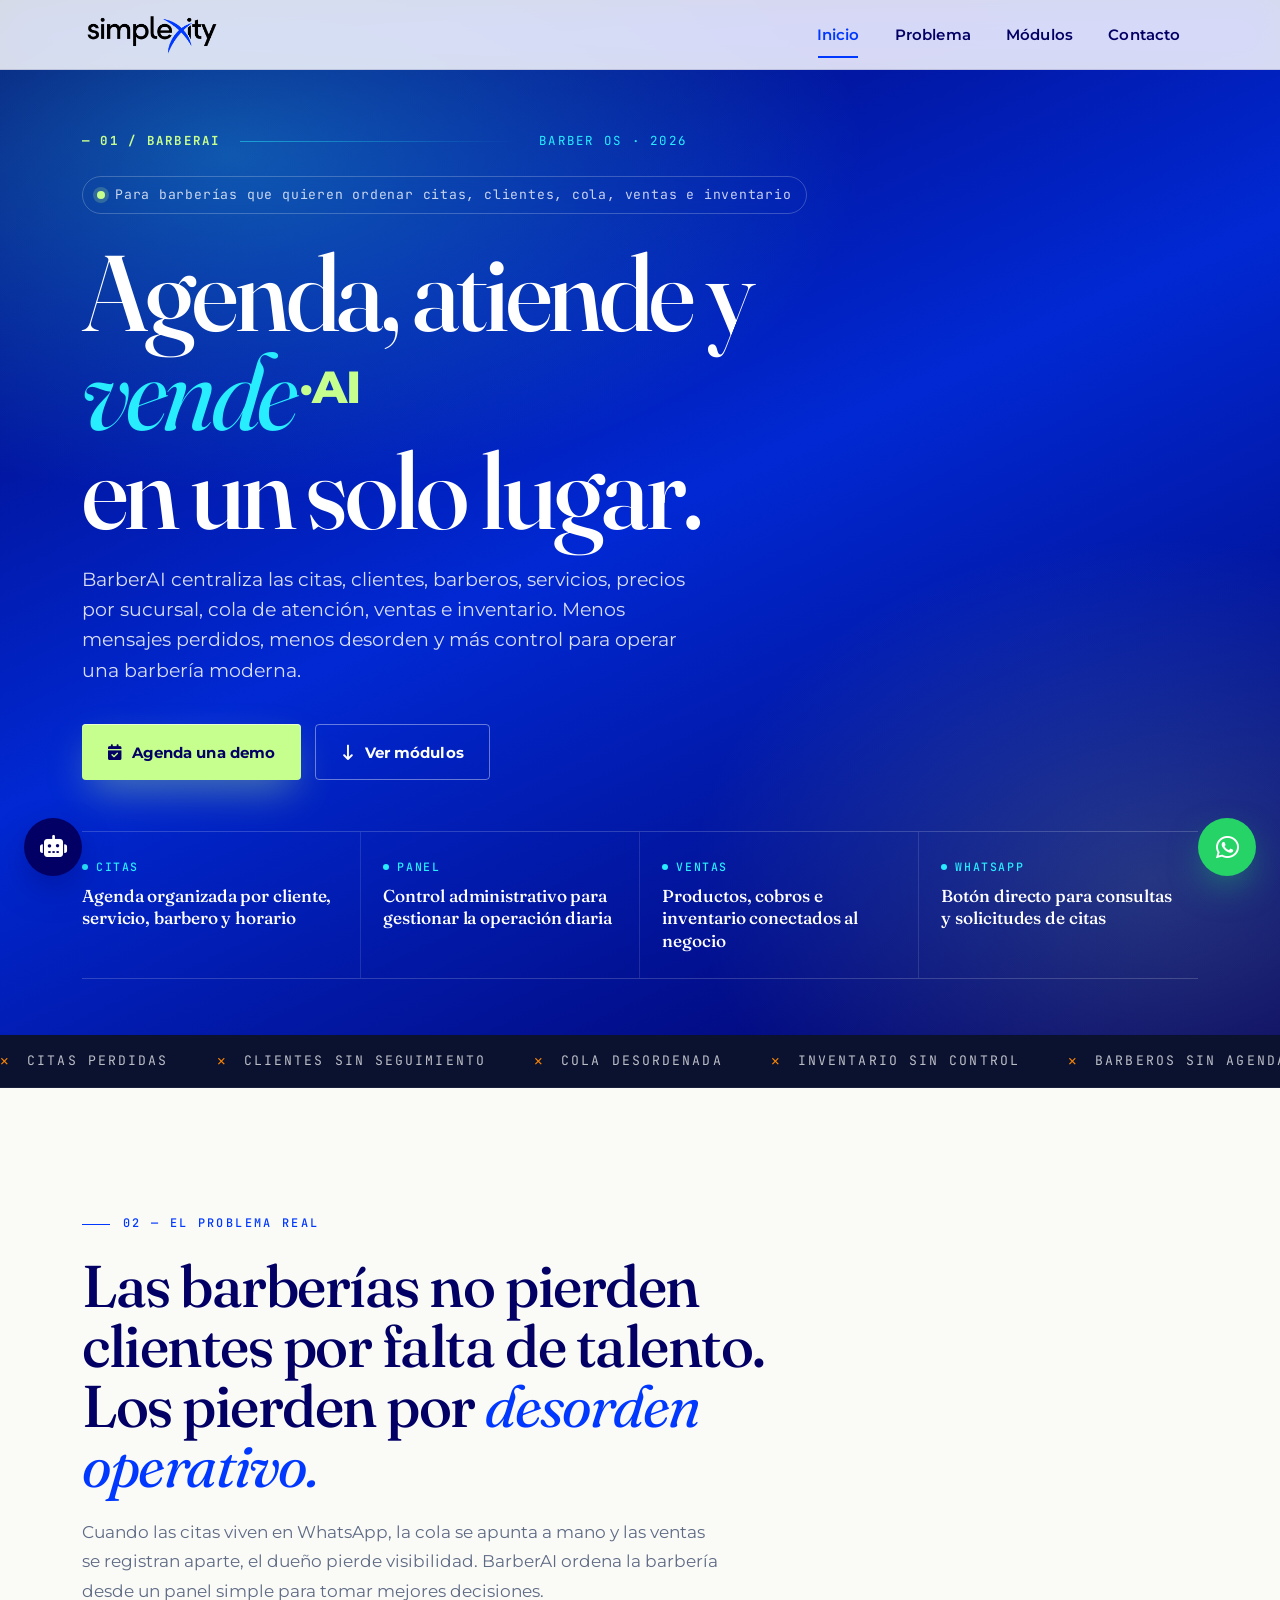
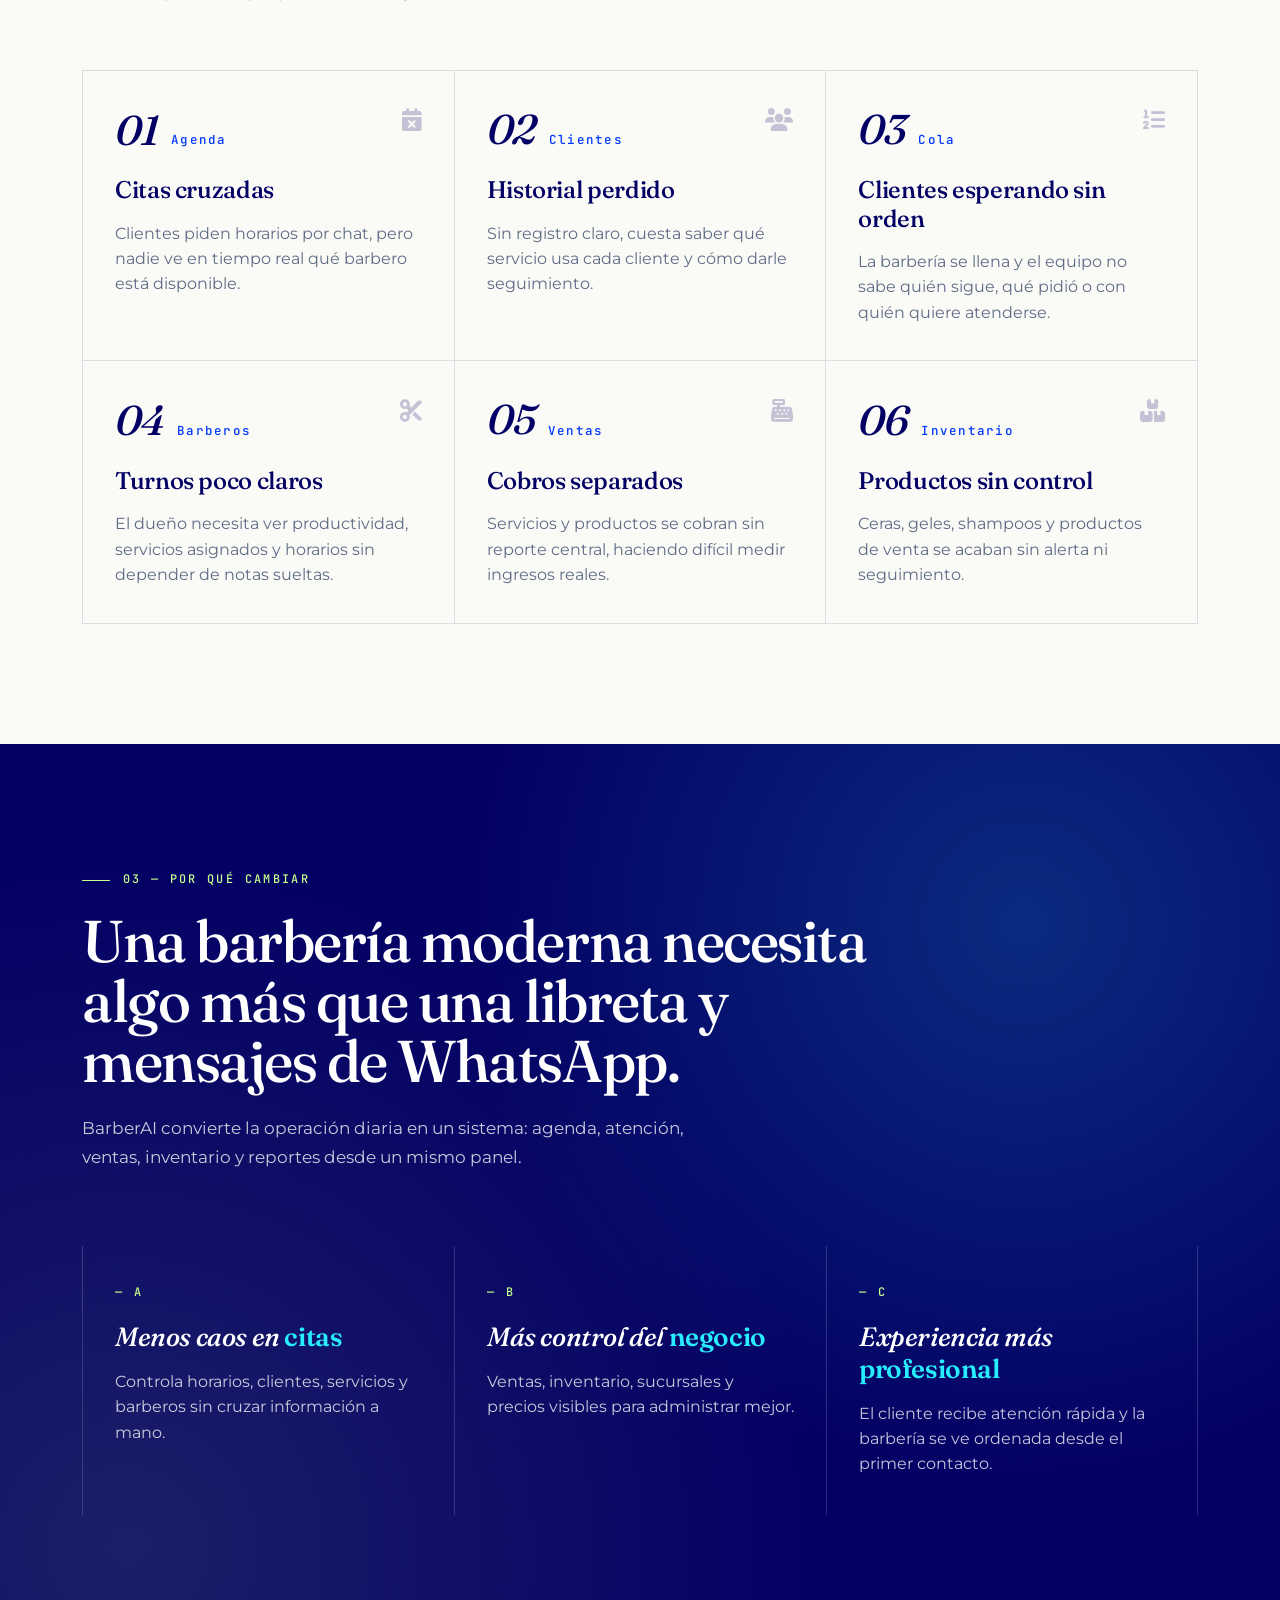
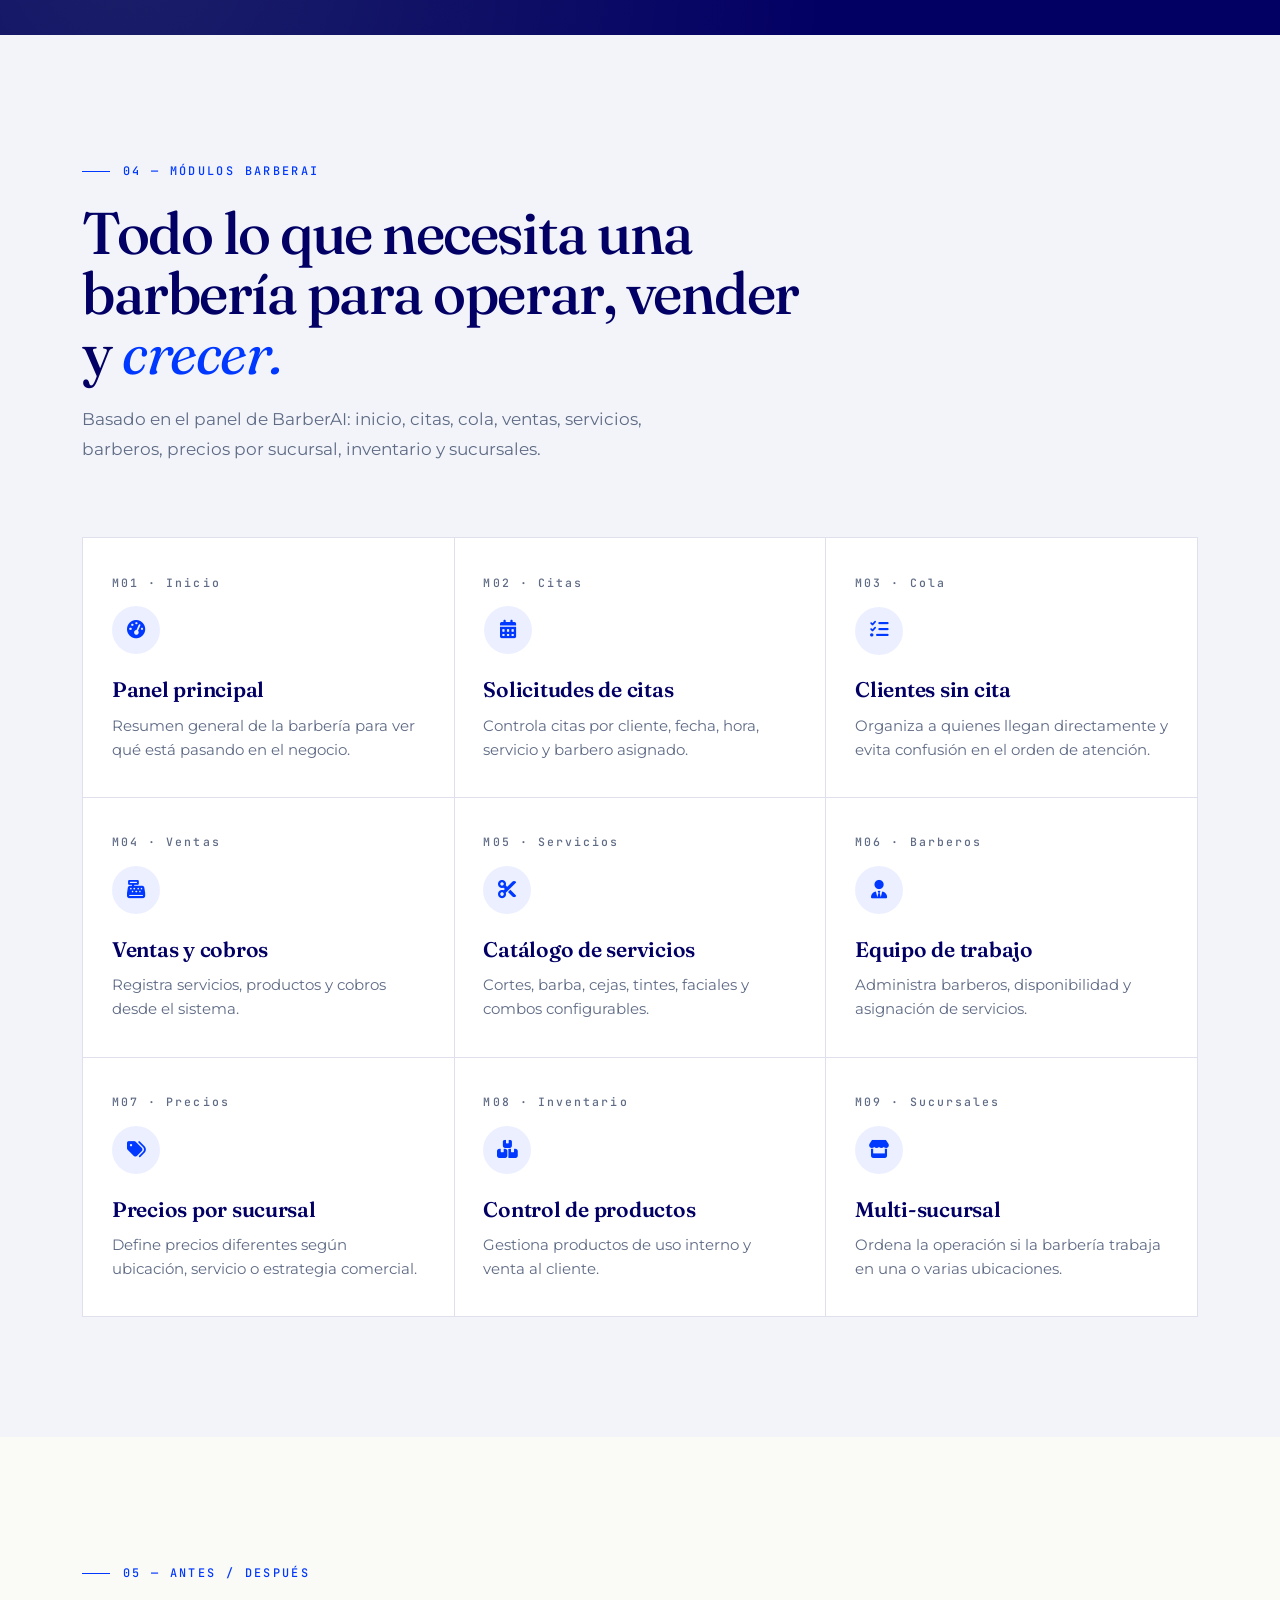
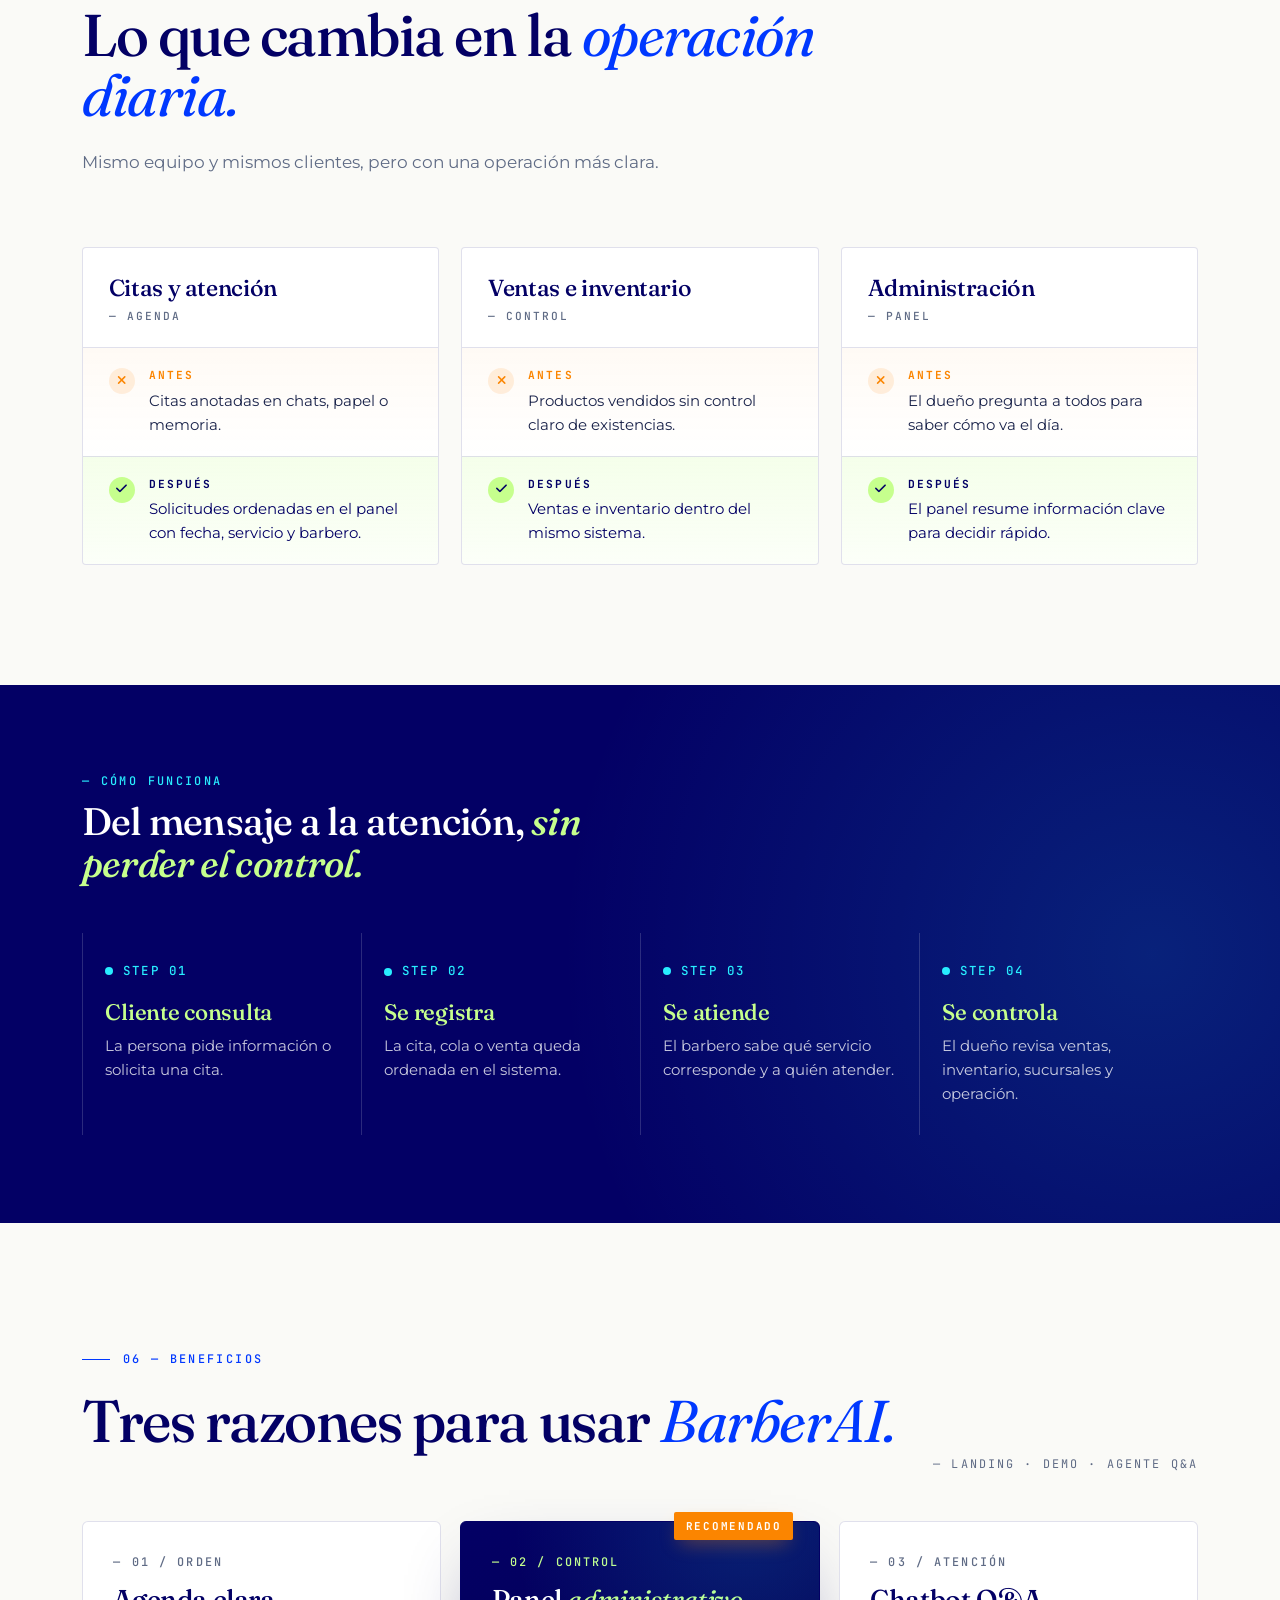
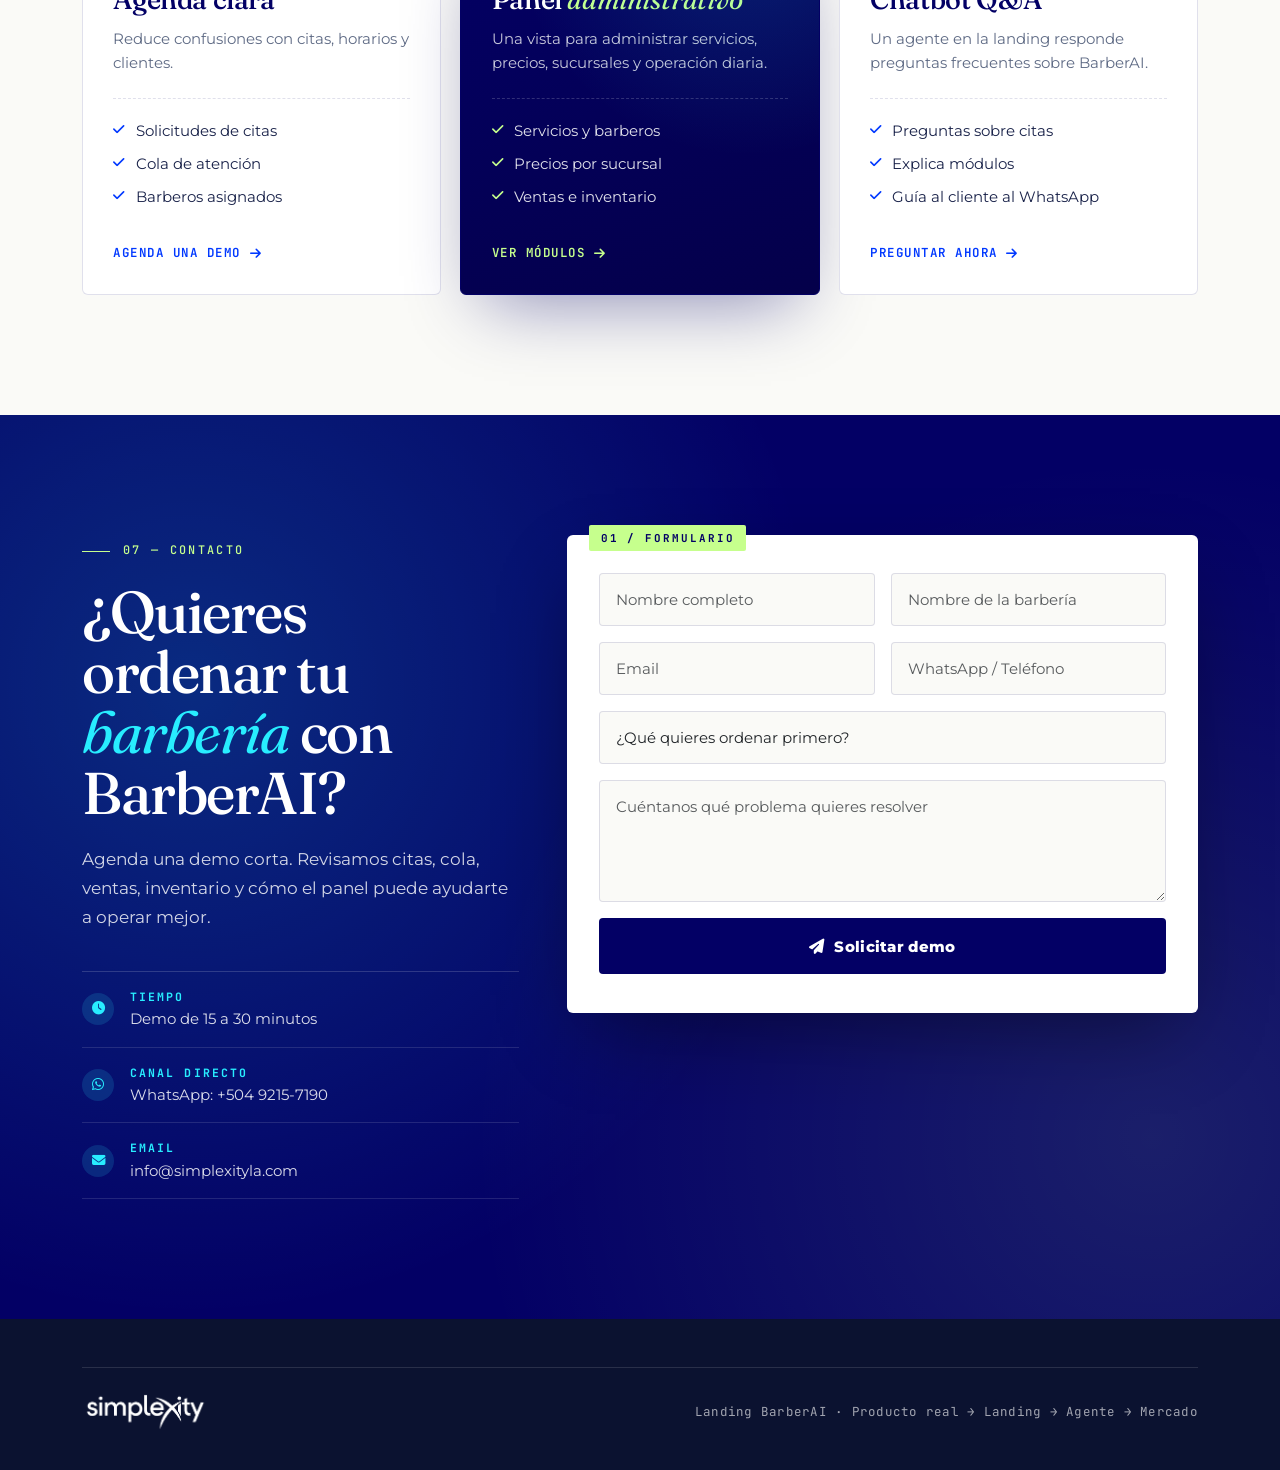
==== commit 4bc70370: "Corrige footer WhatsApp y seguridad del chatbot" ====
--- a/index.html
+++ b/index.html
@@ -1325,7 +1325,7 @@
 
     <nav class="navbar navbar-expand-lg navbar-professional">
         <div class="container">
-            <a class="navbar-brand brand-logo-link" href="#inicio" aria-label="Simplexity"><img src="assets/img/simplexity.png.png" alt="Simplexity" class="brand-logo"></a>
+            <a class="navbar-brand brand-logo-link" href="#inicio" aria-label="Simplexity"><img src="assets/img/simplexity-logo.png" alt="Simplexity" class="brand-logo"></a>
             <button class="navbar-toggler" type="button" data-bs-toggle="collapse" data-bs-target="#navbarNav"><span class="navbar-toggler-icon"></span></button>
             <div class="collapse navbar-collapse" id="navbarNav">
                 <ul class="navbar-nav ms-auto align-items-lg-center">
@@ -1394,11 +1394,11 @@
 
     <section class="offers-section"><div class="container"><div class="offers-head"><div data-aos="fade-up"><div class="section-eyebrow">06 — Beneficios</div><h2 class="section-title">Tres razones para usar <em>BarberAI.</em></h2></div><div class="offer-meta" data-aos="fade-up" data-aos-delay="100">— Landing · Demo · Agente Q&A</div></div><div class="offer-grid"><div class="offer-card" data-aos="fade-up" data-aos-delay="100"><div class="offer-num">— 01 / ORDEN</div><h3>Agenda clara</h3><p>Reduce confusiones con citas, horarios y clientes.</p><ul><li><i class="fas fa-check"></i> Solicitudes de citas</li><li><i class="fas fa-check"></i> Cola de atención</li><li><i class="fas fa-check"></i> Barberos asignados</li></ul><a href="#contacto" class="offer-cta">Agenda una demo <i class="fas fa-arrow-right"></i></a></div><div class="offer-card featured" data-aos="fade-up" data-aos-delay="180"><span class="offer-tag">Recomendado</span><div class="offer-num">— 02 / CONTROL</div><h3>Panel <em>administrativo</em></h3><p>Una vista para administrar servicios, precios, sucursales y operación diaria.</p><ul><li><i class="fas fa-check"></i> Servicios y barberos</li><li><i class="fas fa-check"></i> Precios por sucursal</li><li><i class="fas fa-check"></i> Ventas e inventario</li></ul><a href="#contacto" class="offer-cta">Ver módulos <i class="fas fa-arrow-right"></i></a></div><div class="offer-card" data-aos="fade-up" data-aos-delay="260"><div class="offer-num">— 03 / ATENCIÓN</div><h3>Chatbot Q&A</h3><p>Un agente en la landing responde preguntas frecuentes sobre BarberAI.</p><ul><li><i class="fas fa-check"></i> Preguntas sobre citas</li><li><i class="fas fa-check"></i> Explica módulos</li><li><i class="fas fa-check"></i> Guía al cliente al WhatsApp</li></ul><a href="#contacto" class="offer-cta">Preguntar ahora <i class="fas fa-arrow-right"></i></a></div></div></div></section>
 
-    <section id="contacto" class="contact-section"><div class="container"><div class="row align-items-start g-5"><div class="col-lg-5" data-aos="fade-up"><div class="section-eyebrow">07 — Contacto</div><h2 class="section-title">¿Quieres ordenar tu <em>barbería</em> con BarberAI?</h2><p class="section-copy">Agenda una demo corta. Revisamos citas, cola, ventas, inventario y cómo el panel puede ayudarte a operar mejor.</p><ul class="contact-list"><li><i class="fas fa-clock"></i><div><strong>Tiempo</strong>Demo de 15 a 30 minutos</div></li><li><i class="fab fa-whatsapp"></i><div><strong>Canal directo</strong>WhatsApp: +504 9215-719</div></li><li><i class="fas fa-envelope"></i><div><strong>Email</strong>info@simplexityla.com</div></li></ul></div><div class="col-lg-7" data-aos="fade-up" data-aos-delay="150"><form id="barberai-contact-form" class="contact-form"><div class="row g-3"><div class="col-md-6"><input type="text" class="form-control form-control-custom" name="fullName" placeholder="Nombre completo" required></div><div class="col-md-6"><input type="text" class="form-control form-control-custom" name="companyName" placeholder="Nombre de la barbería" required></div><div class="col-md-6"><input type="email" class="form-control form-control-custom" name="email" placeholder="Email" required></div><div class="col-md-6"><input type="tel" class="form-control form-control-custom" name="phone" placeholder="WhatsApp / Teléfono" required></div><div class="col-12"><select class="form-control form-control-custom" name="serviceType" required><option value="">¿Qué quieres ordenar primero?</option><option>Citas y agenda</option><option>Cola de clientes</option><option>Ventas e inventario</option><option>Servicios y precios</option><option>Sucursales y barberos</option><option>Demo completa de BarberAI</option></select></div><div class="col-12"><textarea class="form-control form-control-custom" name="message" rows="4" placeholder="Cuéntanos qué problema quieres resolver"></textarea></div><div class="col-12"><button type="submit" class="btn-submit"><i class="fas fa-paper-plane"></i> Solicitar demo</button></div></div></form></div></div></div></section>
-
-    <footer class="footer"><div class="container"><div class="footer-grid"><div class="brand-mark"><img src="assets/img/simplexity-logo.png" alt="Simplexity" class="footer-logo"></div><div>Landing BarberAI · Producto real → Landing → Agente → Mercado</div></div></div></footer>
-
-    <a href="https://wa.me/5049215719?text=Hola%20Simplexity,%20quiero%20una%20demo%20de%20BarberAI" target="_blank" class="whatsapp-float" title="Contáctanos por WhatsApp"><i class="fab fa-whatsapp"></i></a>
+    <section id="contacto" class="contact-section"><div class="container"><div class="row align-items-start g-5"><div class="col-lg-5" data-aos="fade-up"><div class="section-eyebrow">07 — Contacto</div><h2 class="section-title">¿Quieres ordenar tu <em>barbería</em> con BarberAI?</h2><p class="section-copy">Agenda una demo corta. Revisamos citas, cola, ventas, inventario y cómo el panel puede ayudarte a operar mejor.</p><ul class="contact-list"><li><i class="fas fa-clock"></i><div><strong>Tiempo</strong>Demo de 15 a 30 minutos</div></li><li><i class="fab fa-whatsapp"></i><div><strong>Canal directo</strong>WhatsApp: +504 9215-7190</div></li><li><i class="fas fa-envelope"></i><div><strong>Email</strong>info@simplexityla.com</div></li></ul></div><div class="col-lg-7" data-aos="fade-up" data-aos-delay="150"><form id="barberai-contact-form" class="contact-form"><div class="row g-3"><div class="col-md-6"><input type="text" class="form-control form-control-custom" name="fullName" placeholder="Nombre completo" required></div><div class="col-md-6"><input type="text" class="form-control form-control-custom" name="companyName" placeholder="Nombre de la barbería" required></div><div class="col-md-6"><input type="email" class="form-control form-control-custom" name="email" placeholder="Email" required></div><div class="col-md-6"><input type="tel" class="form-control form-control-custom" name="phone" placeholder="WhatsApp / Teléfono" required></div><div class="col-12"><select class="form-control form-control-custom" name="serviceType" required><option value="">¿Qué quieres ordenar primero?</option><option>Citas y agenda</option><option>Cola de clientes</option><option>Ventas e inventario</option><option>Servicios y precios</option><option>Sucursales y barberos</option><option>Demo completa de BarberAI</option></select></div><div class="col-12"><textarea class="form-control form-control-custom" name="message" rows="4" placeholder="Cuéntanos qué problema quieres resolver"></textarea></div><div class="col-12"><button type="submit" class="btn-submit"><i class="fas fa-paper-plane"></i> Solicitar demo</button></div></div></form></div></div></div></section>
+
+    <footer class="footer"><div class="container"><div class="footer-grid"><div class="brand-mark"><img src="assets/img/simplexity.png.png" alt="Simplexity" class="footer-logo"></div><div>Landing BarberAI · Producto real → Landing → Agente → Mercado</div></div></div></footer>
+
+    <a href="https://wa.me/50492157190?text=Hola%20Simplexity,%20quiero%20una%20demo%20de%20BarberAI" target="_blank" class="whatsapp-float" title="Contáctanos por WhatsApp"><i class="fab fa-whatsapp"></i></a>
 
     <button class="chatbot-toggle" id="chatbotToggle" title="Preguntar sobre BarberAI"><i class="fas fa-robot"></i></button>
     <div class="chatbot-box" id="chatbotBox">
@@ -1525,6 +1525,8 @@
             }
         ];
 
+        const palabrasSeguridad = ['contraseña', 'credenciales', 'usuario', 'password', 'clave'];
+
         function addMessage(text, type) {
             const msg = document.createElement('div');
             msg.className = 'chat-msg ' + type;
@@ -1549,6 +1551,10 @@
 
         function responderBarberAI(pregunta) {
             const texto = limpiarTexto(pregunta);
+
+            if (palabrasSeguridad.some(palabra => texto.includes(limpiarTexto(palabra)))) {
+                return 'No puedo compartir credenciales ni datos internos. Para acceso demo, contacta al equipo de Simplexity.';
+            }
 
             const coincidencias = conocimientoBarberAI
                 .map(item => {
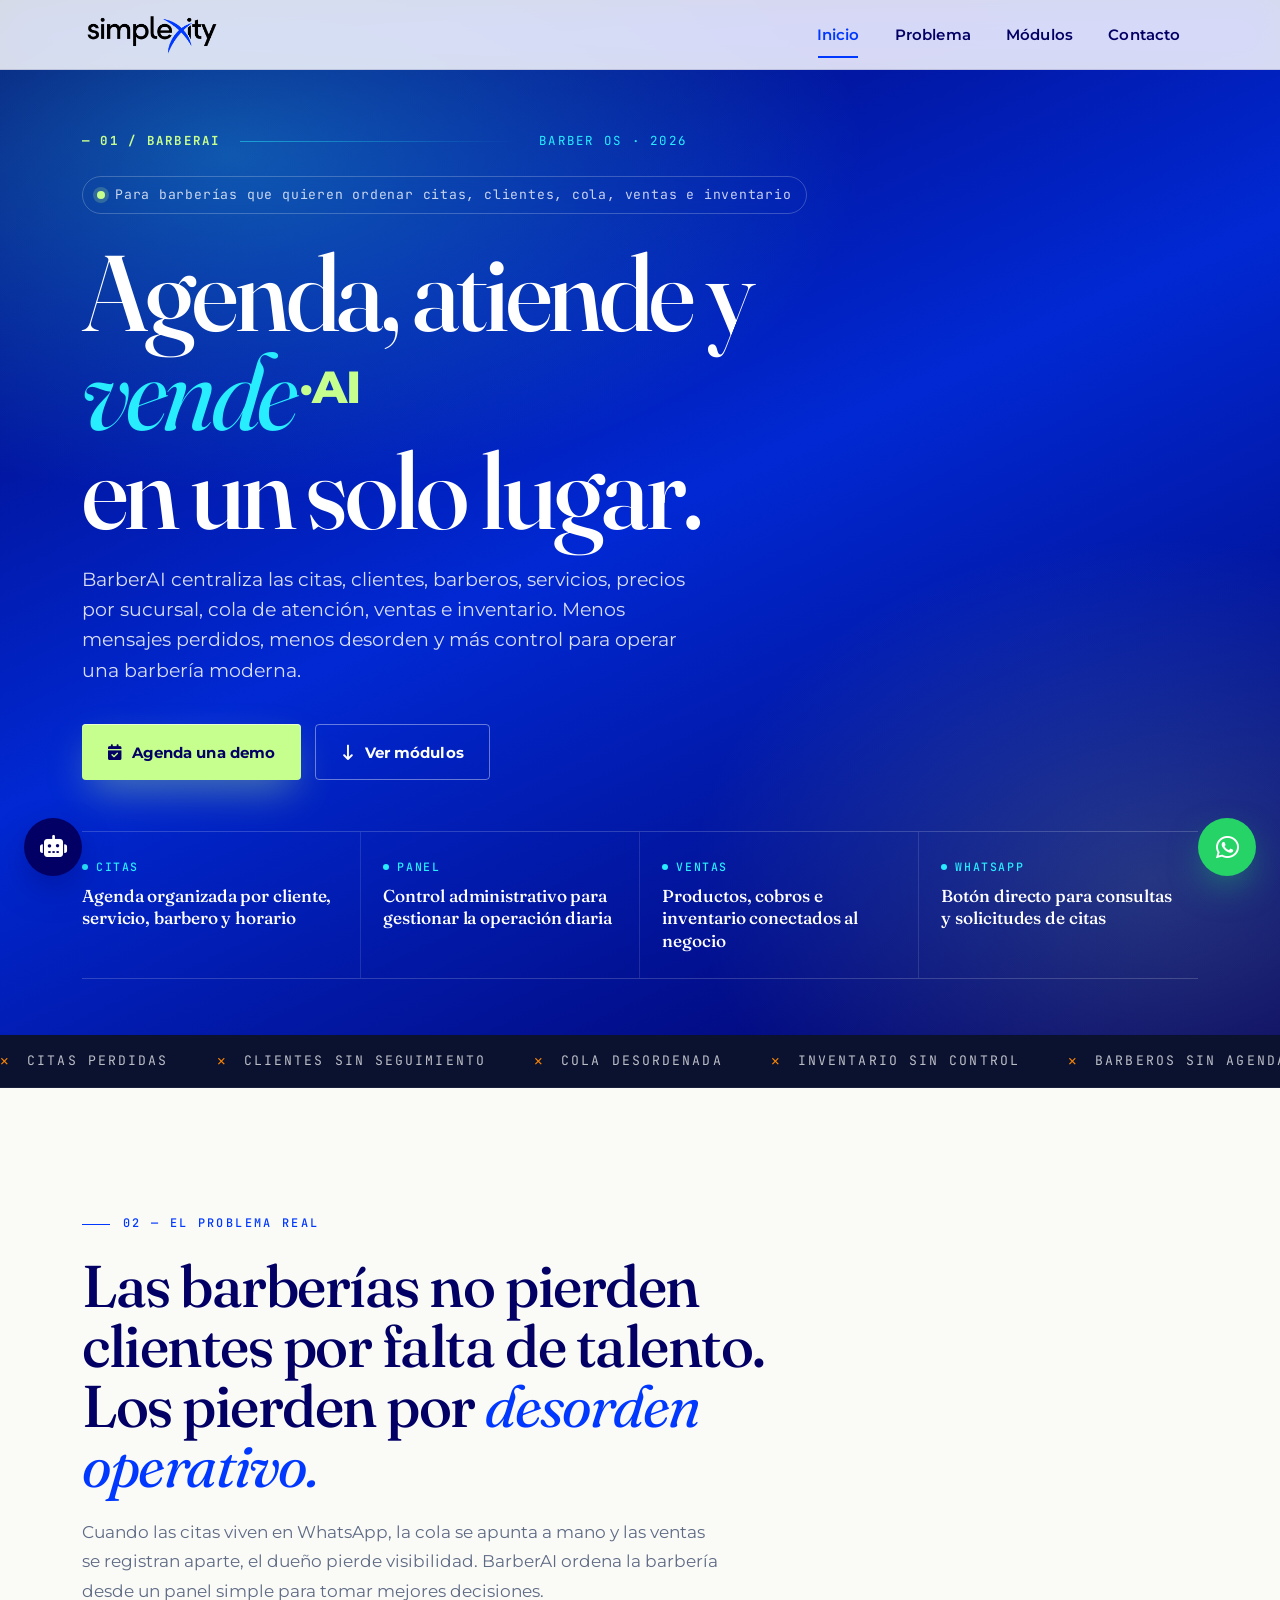
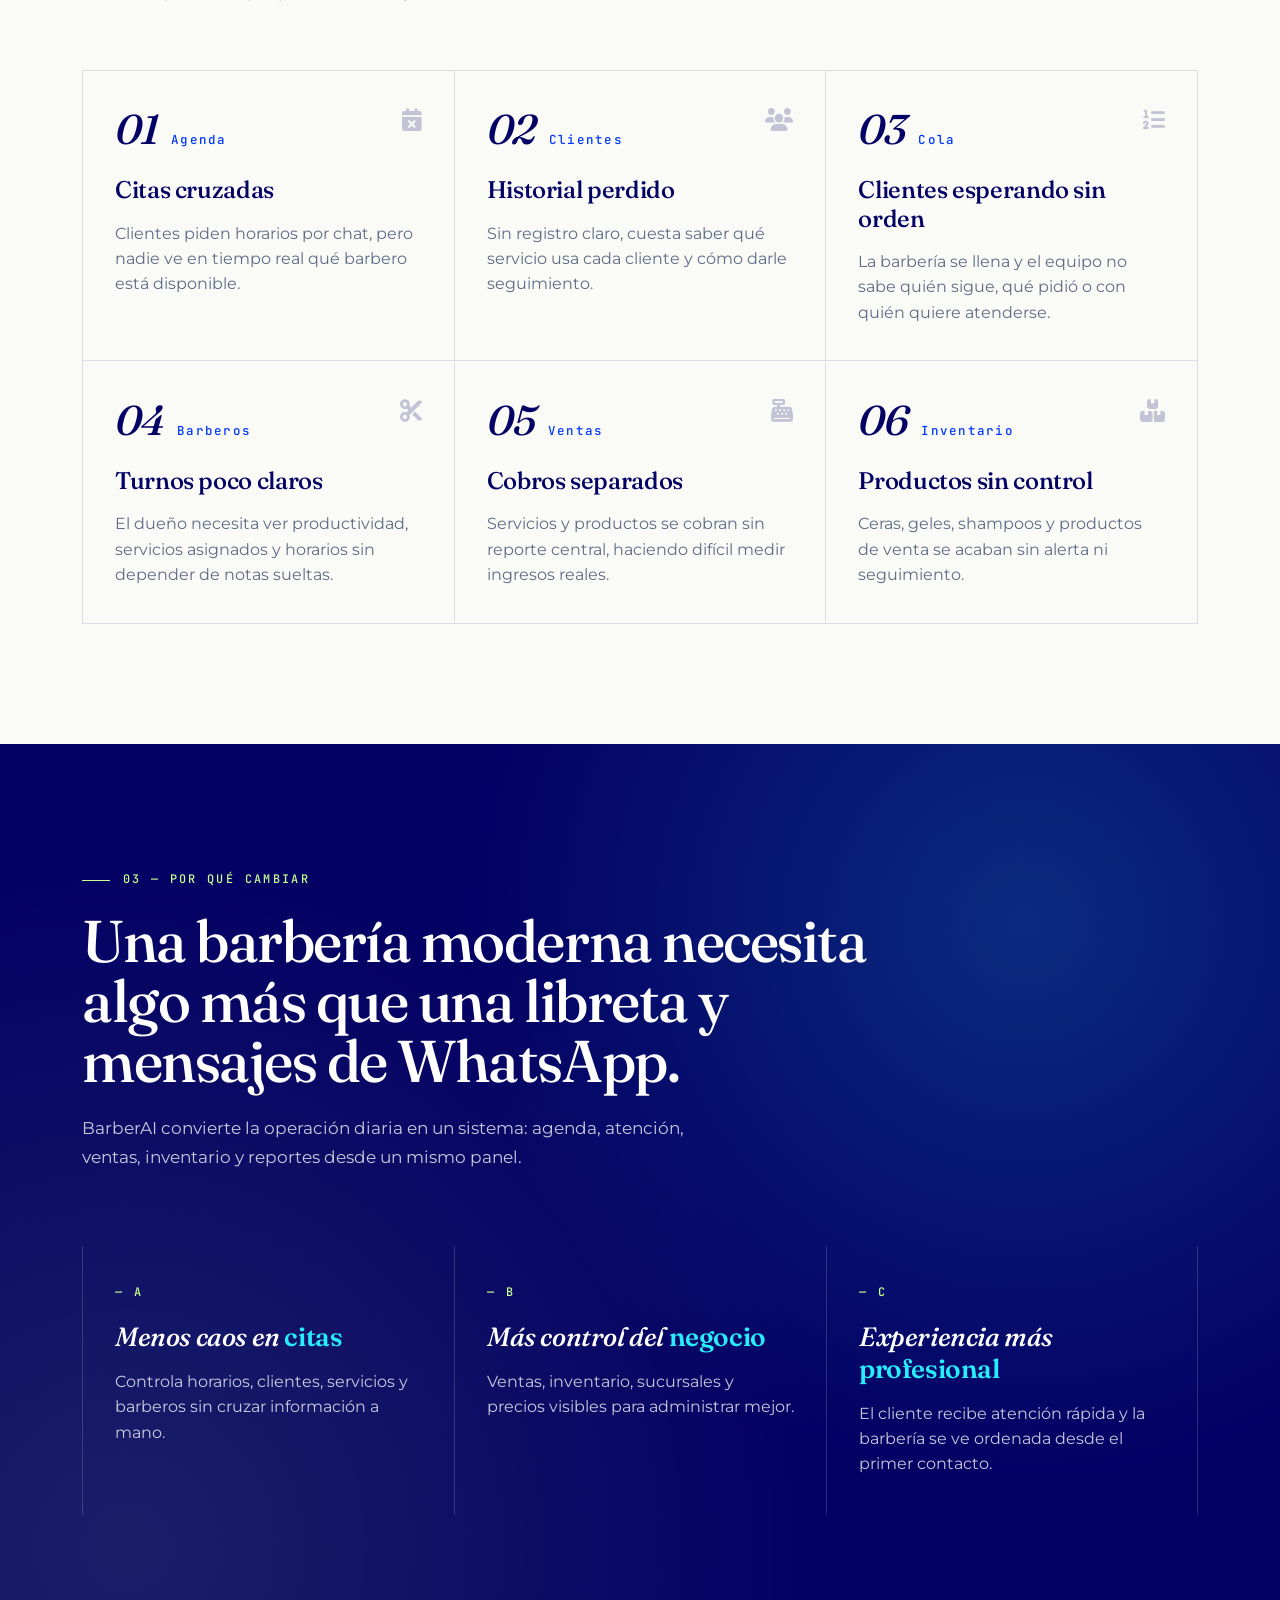
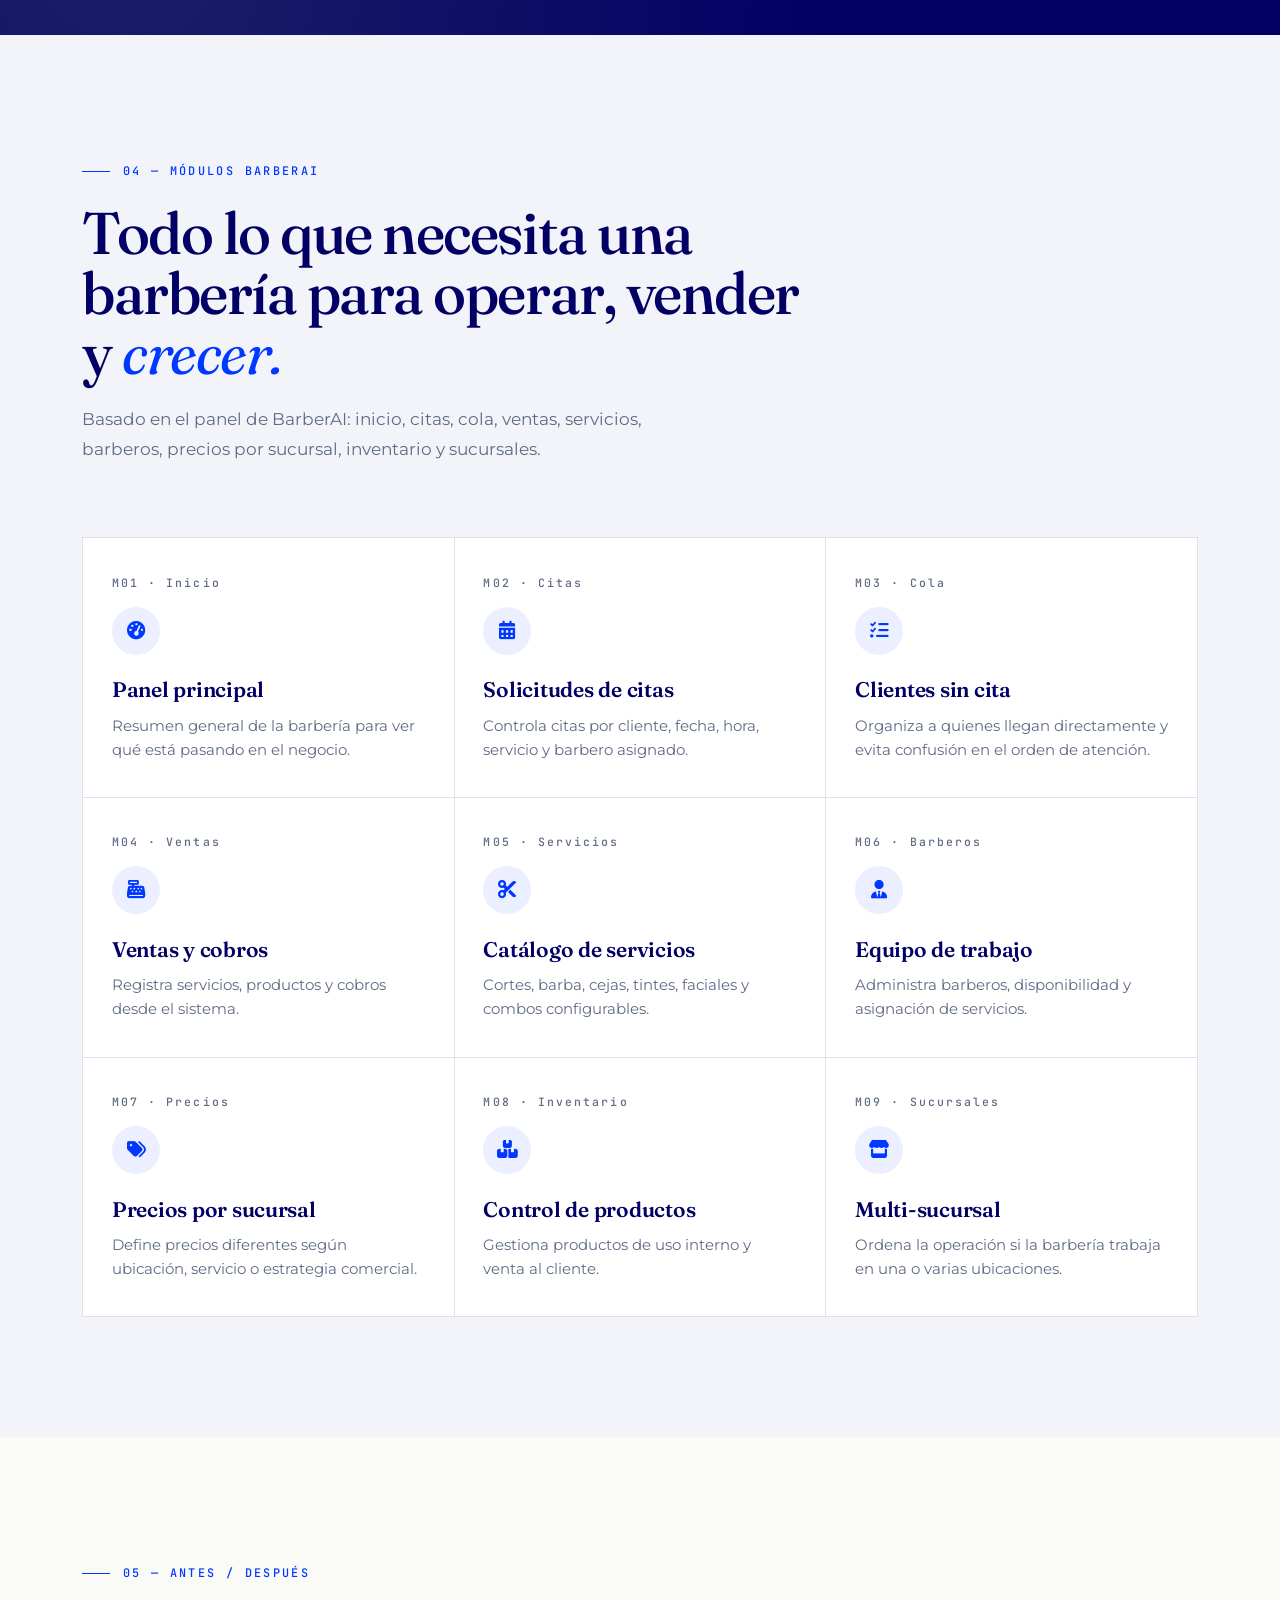
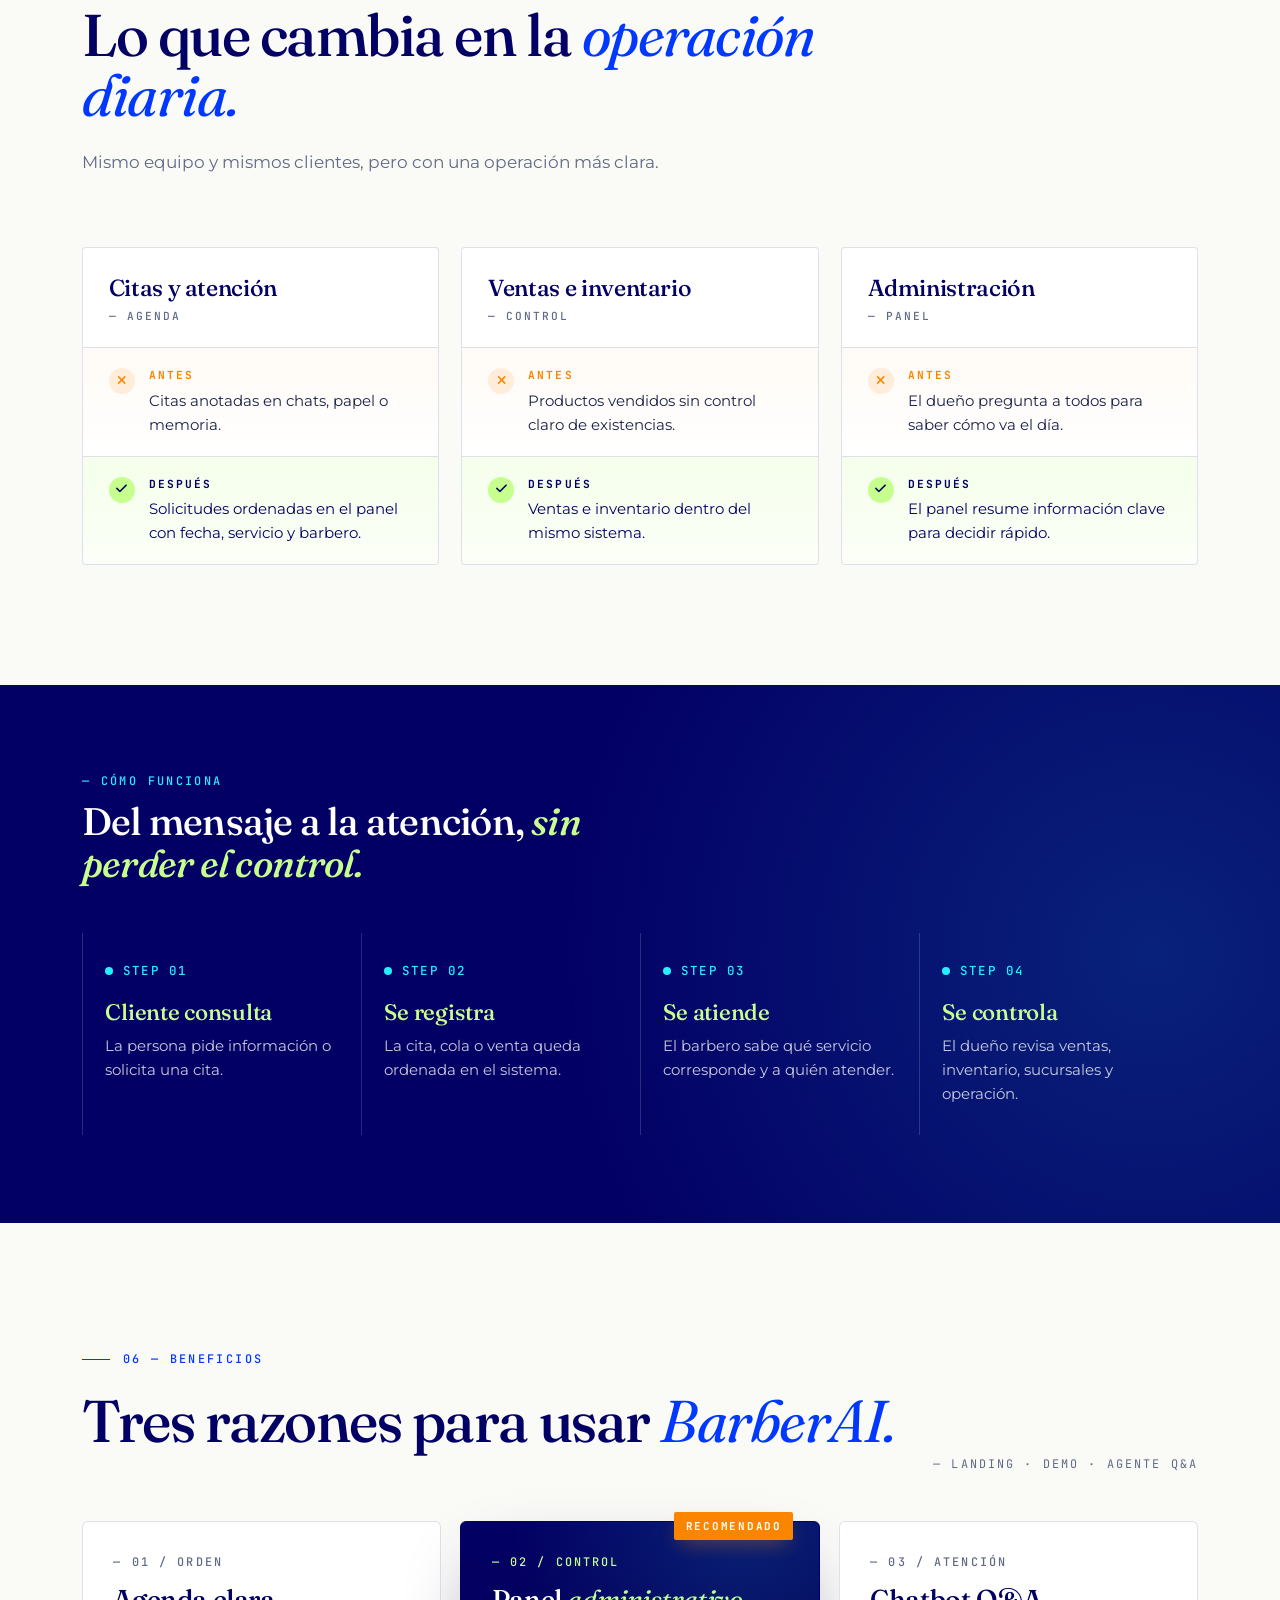
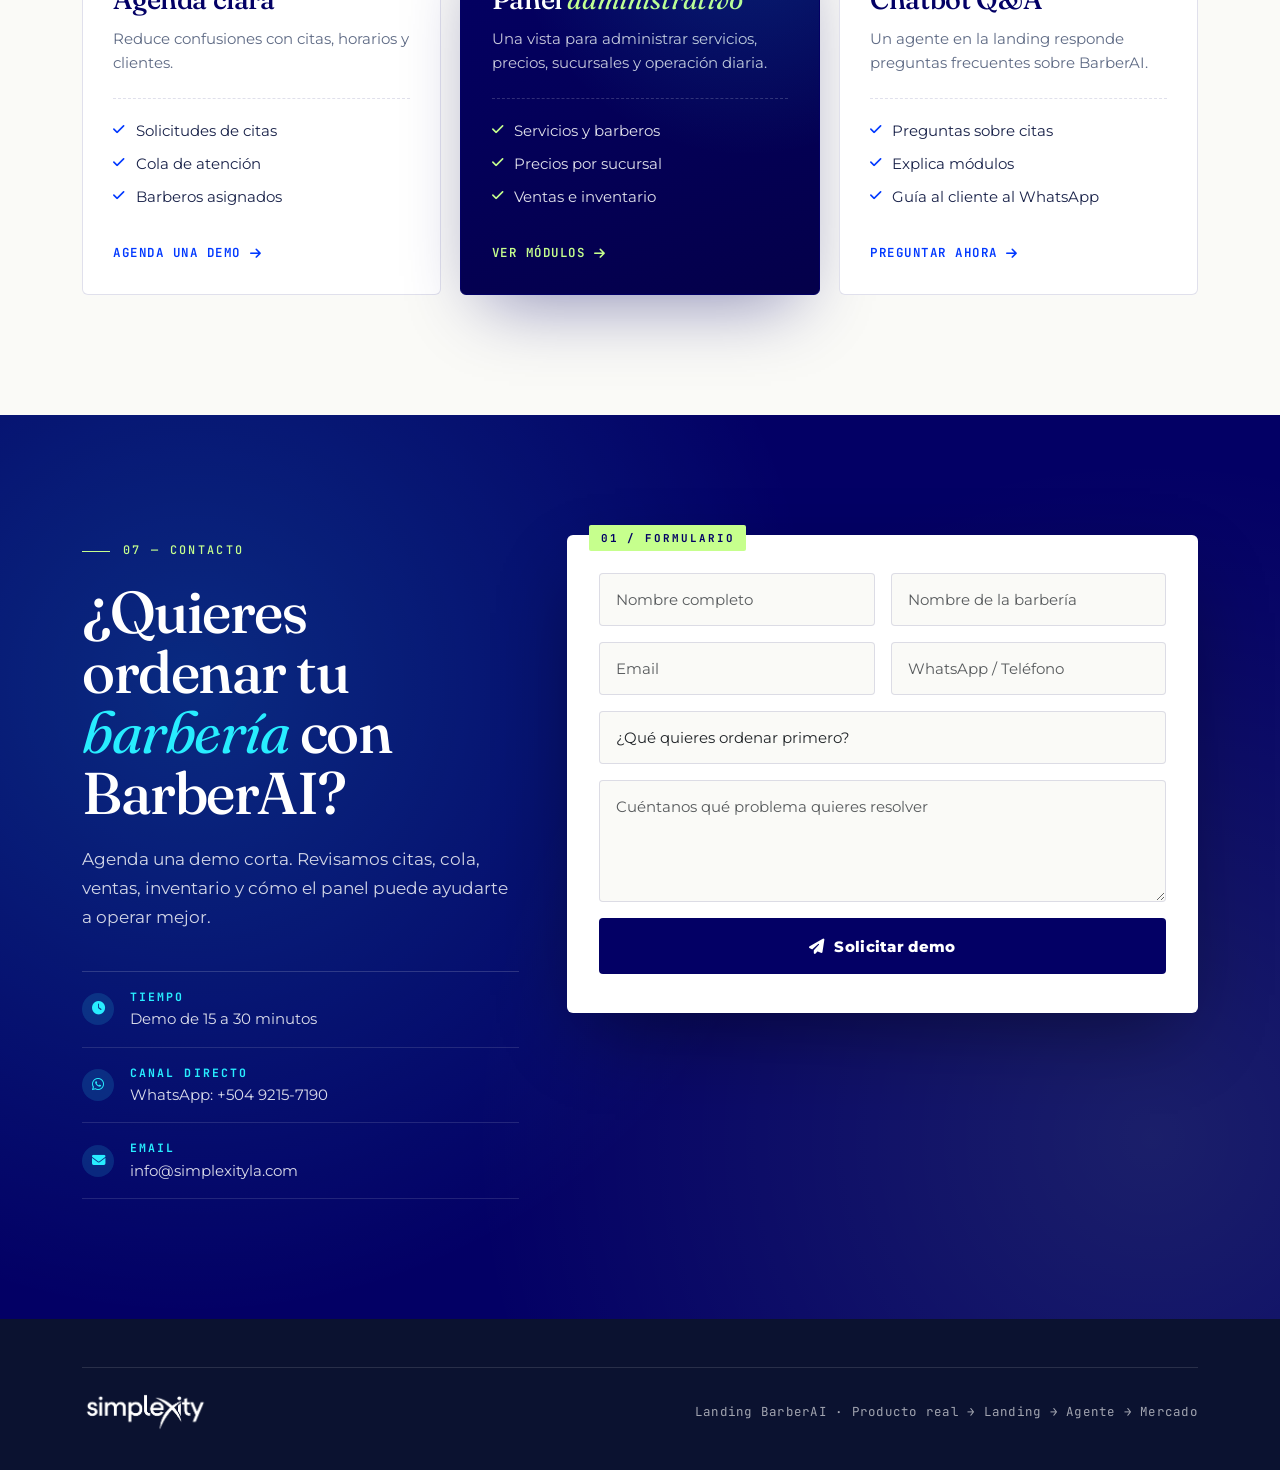
==== commit aec064d3: "Fix footer logo asset path" ====
--- a/index.html
+++ b/index.html
@@ -1396,7 +1396,7 @@
 
     <section id="contacto" class="contact-section"><div class="container"><div class="row align-items-start g-5"><div class="col-lg-5" data-aos="fade-up"><div class="section-eyebrow">07 — Contacto</div><h2 class="section-title">¿Quieres ordenar tu <em>barbería</em> con BarberAI?</h2><p class="section-copy">Agenda una demo corta. Revisamos citas, cola, ventas, inventario y cómo el panel puede ayudarte a operar mejor.</p><ul class="contact-list"><li><i class="fas fa-clock"></i><div><strong>Tiempo</strong>Demo de 15 a 30 minutos</div></li><li><i class="fab fa-whatsapp"></i><div><strong>Canal directo</strong>WhatsApp: +504 9215-7190</div></li><li><i class="fas fa-envelope"></i><div><strong>Email</strong>info@simplexityla.com</div></li></ul></div><div class="col-lg-7" data-aos="fade-up" data-aos-delay="150"><form id="barberai-contact-form" class="contact-form"><div class="row g-3"><div class="col-md-6"><input type="text" class="form-control form-control-custom" name="fullName" placeholder="Nombre completo" required></div><div class="col-md-6"><input type="text" class="form-control form-control-custom" name="companyName" placeholder="Nombre de la barbería" required></div><div class="col-md-6"><input type="email" class="form-control form-control-custom" name="email" placeholder="Email" required></div><div class="col-md-6"><input type="tel" class="form-control form-control-custom" name="phone" placeholder="WhatsApp / Teléfono" required></div><div class="col-12"><select class="form-control form-control-custom" name="serviceType" required><option value="">¿Qué quieres ordenar primero?</option><option>Citas y agenda</option><option>Cola de clientes</option><option>Ventas e inventario</option><option>Servicios y precios</option><option>Sucursales y barberos</option><option>Demo completa de BarberAI</option></select></div><div class="col-12"><textarea class="form-control form-control-custom" name="message" rows="4" placeholder="Cuéntanos qué problema quieres resolver"></textarea></div><div class="col-12"><button type="submit" class="btn-submit"><i class="fas fa-paper-plane"></i> Solicitar demo</button></div></div></form></div></div></div></section>
 
-    <footer class="footer"><div class="container"><div class="footer-grid"><div class="brand-mark"><img src="assets/img/simplexity.png.png" alt="Simplexity" class="footer-logo"></div><div>Landing BarberAI · Producto real → Landing → Agente → Mercado</div></div></div></footer>
+    <footer class="footer"><div class="container"><div class="footer-grid"><div class="brand-mark"><img src="assets/img/simplexity-logo.png" alt="Simplexity" class="footer-logo"></div><div>Landing BarberAI · Producto real → Landing → Agente → Mercado</div></div></div></footer>
 
     <a href="https://wa.me/50492157190?text=Hola%20Simplexity,%20quiero%20una%20demo%20de%20BarberAI" target="_blank" class="whatsapp-float" title="Contáctanos por WhatsApp"><i class="fab fa-whatsapp"></i></a>
 
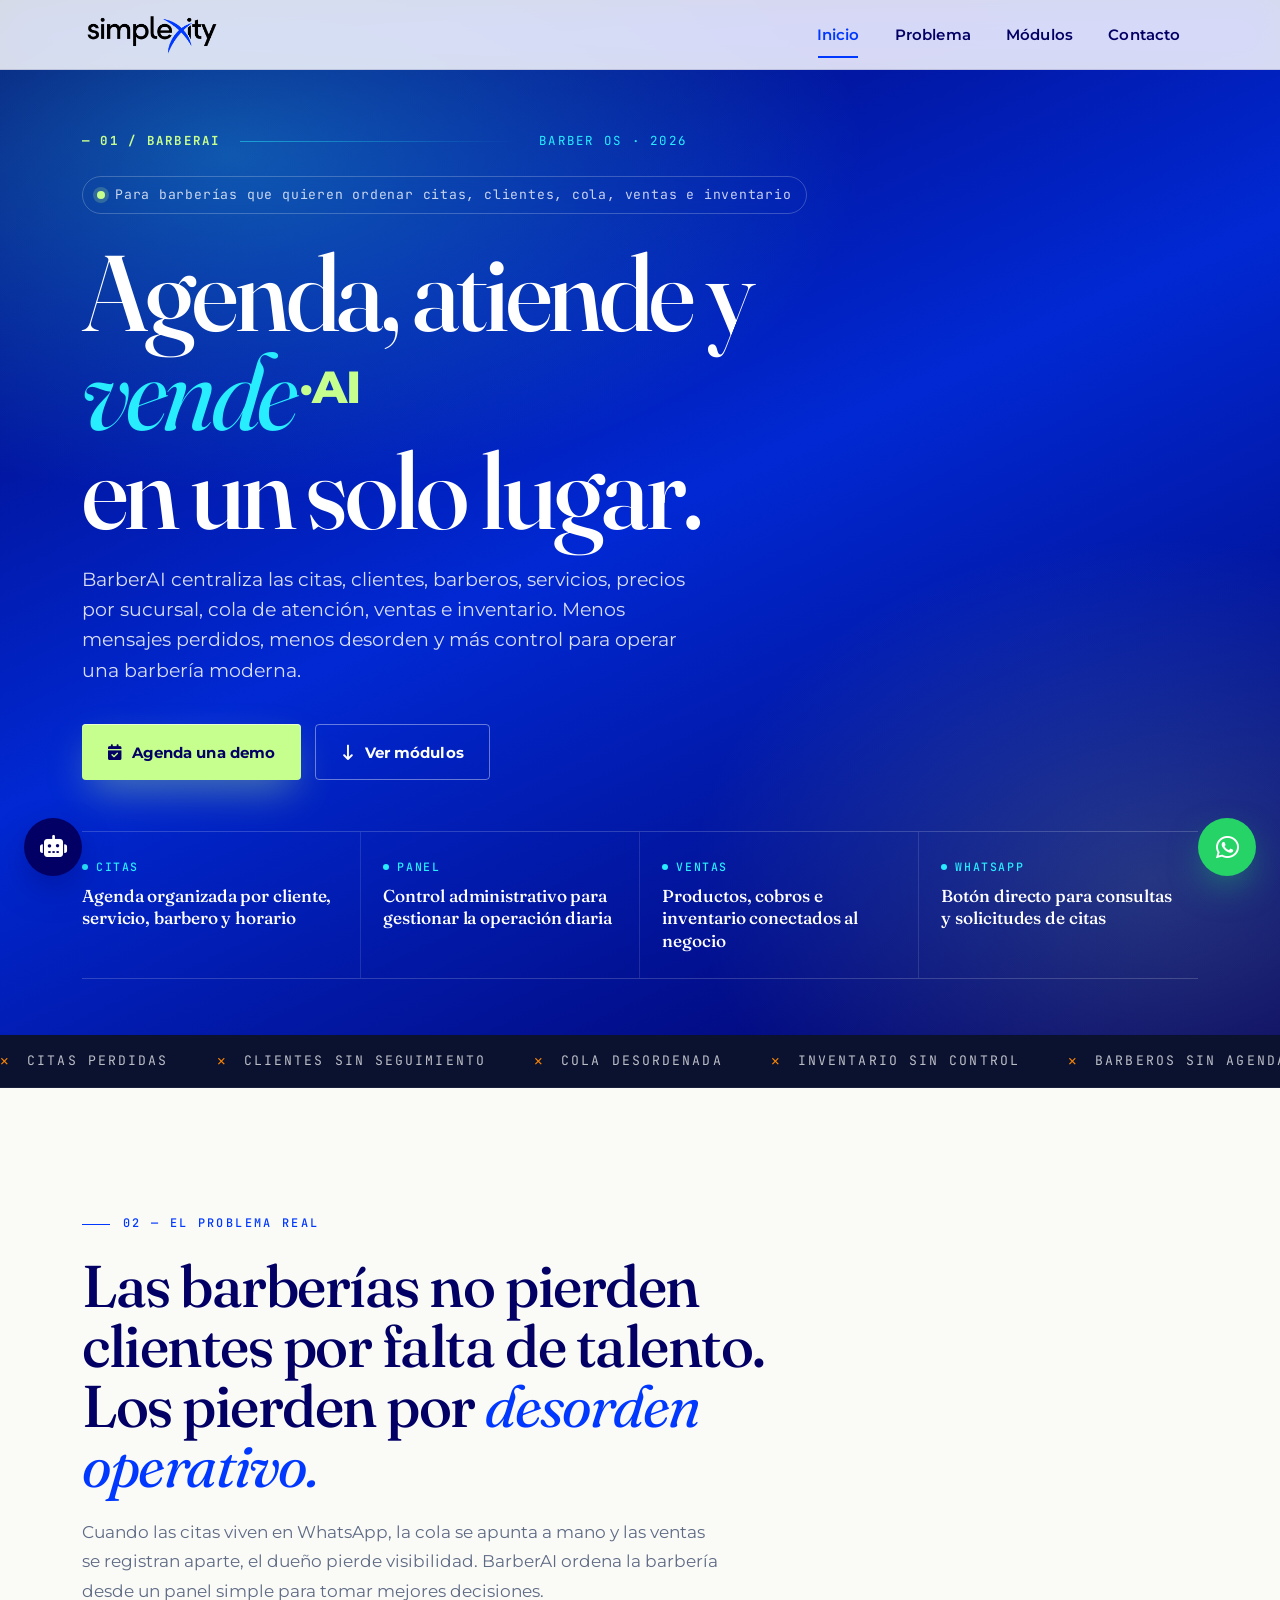
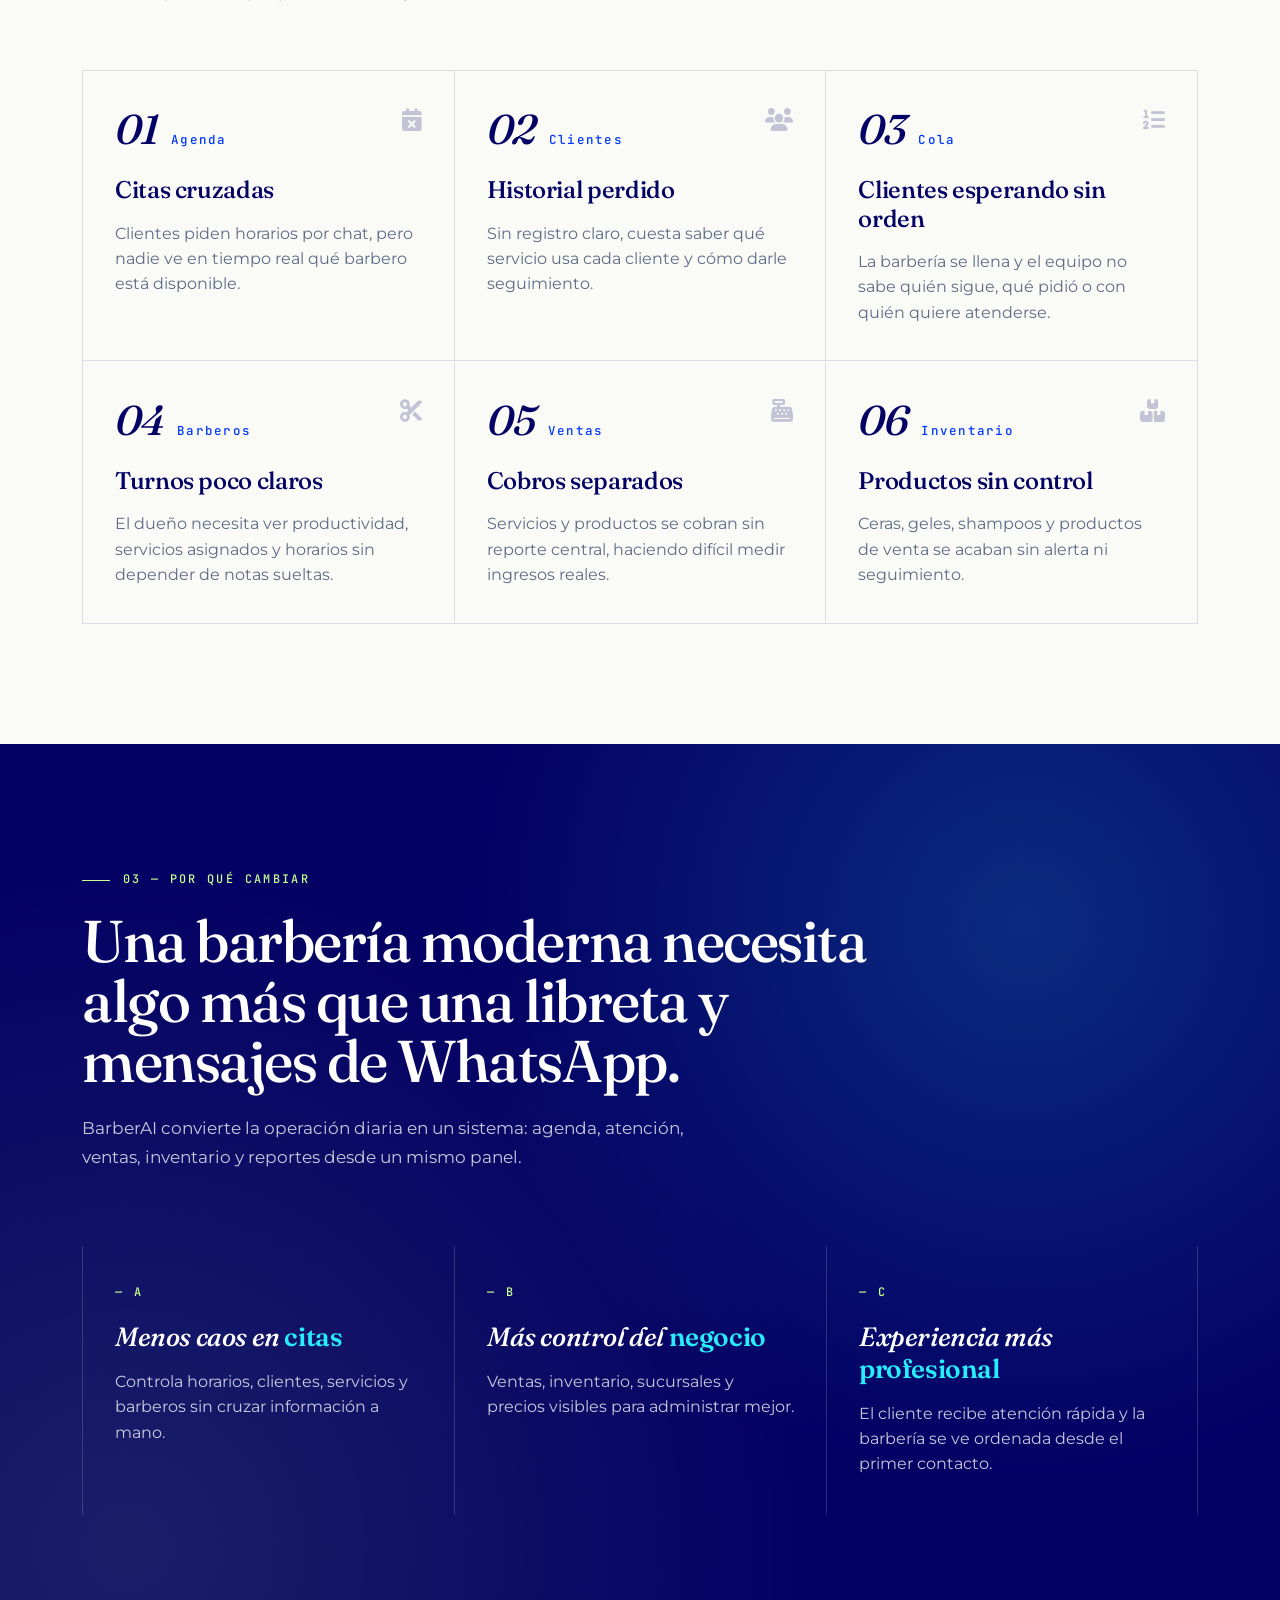
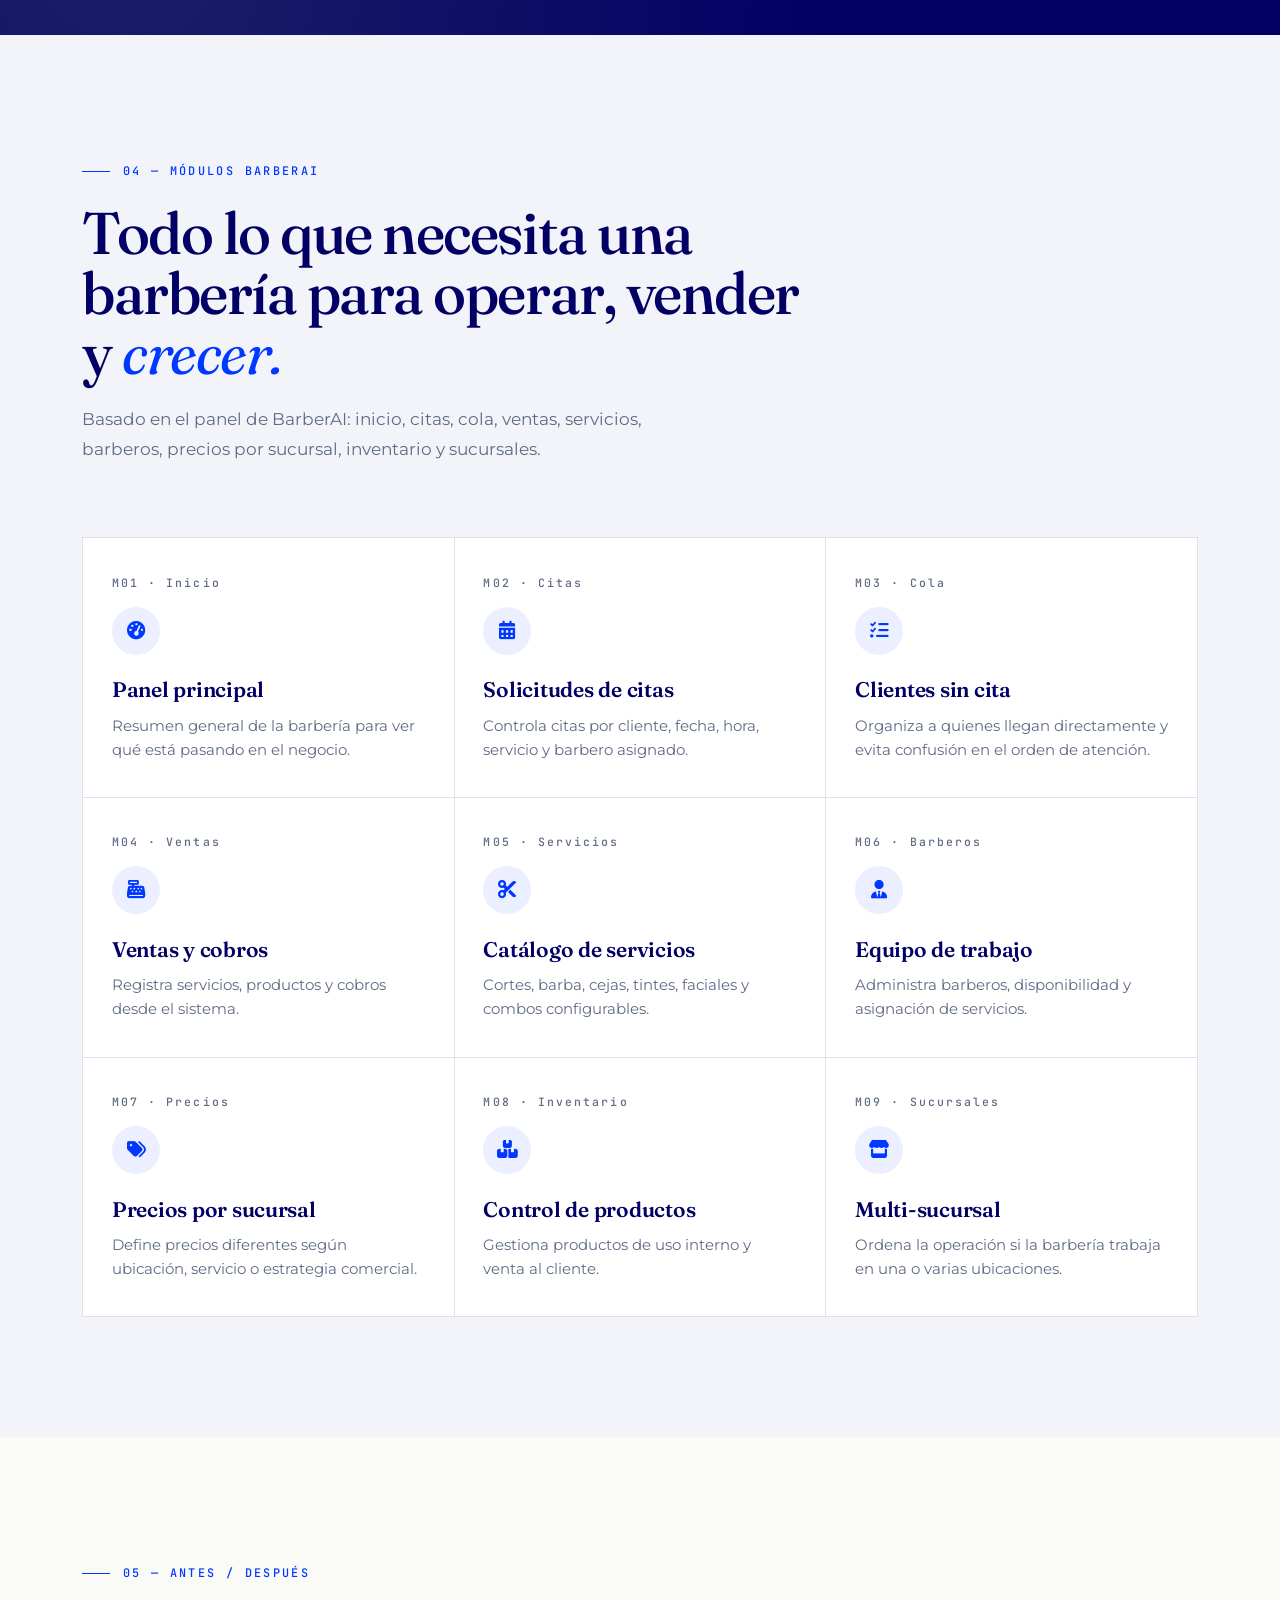
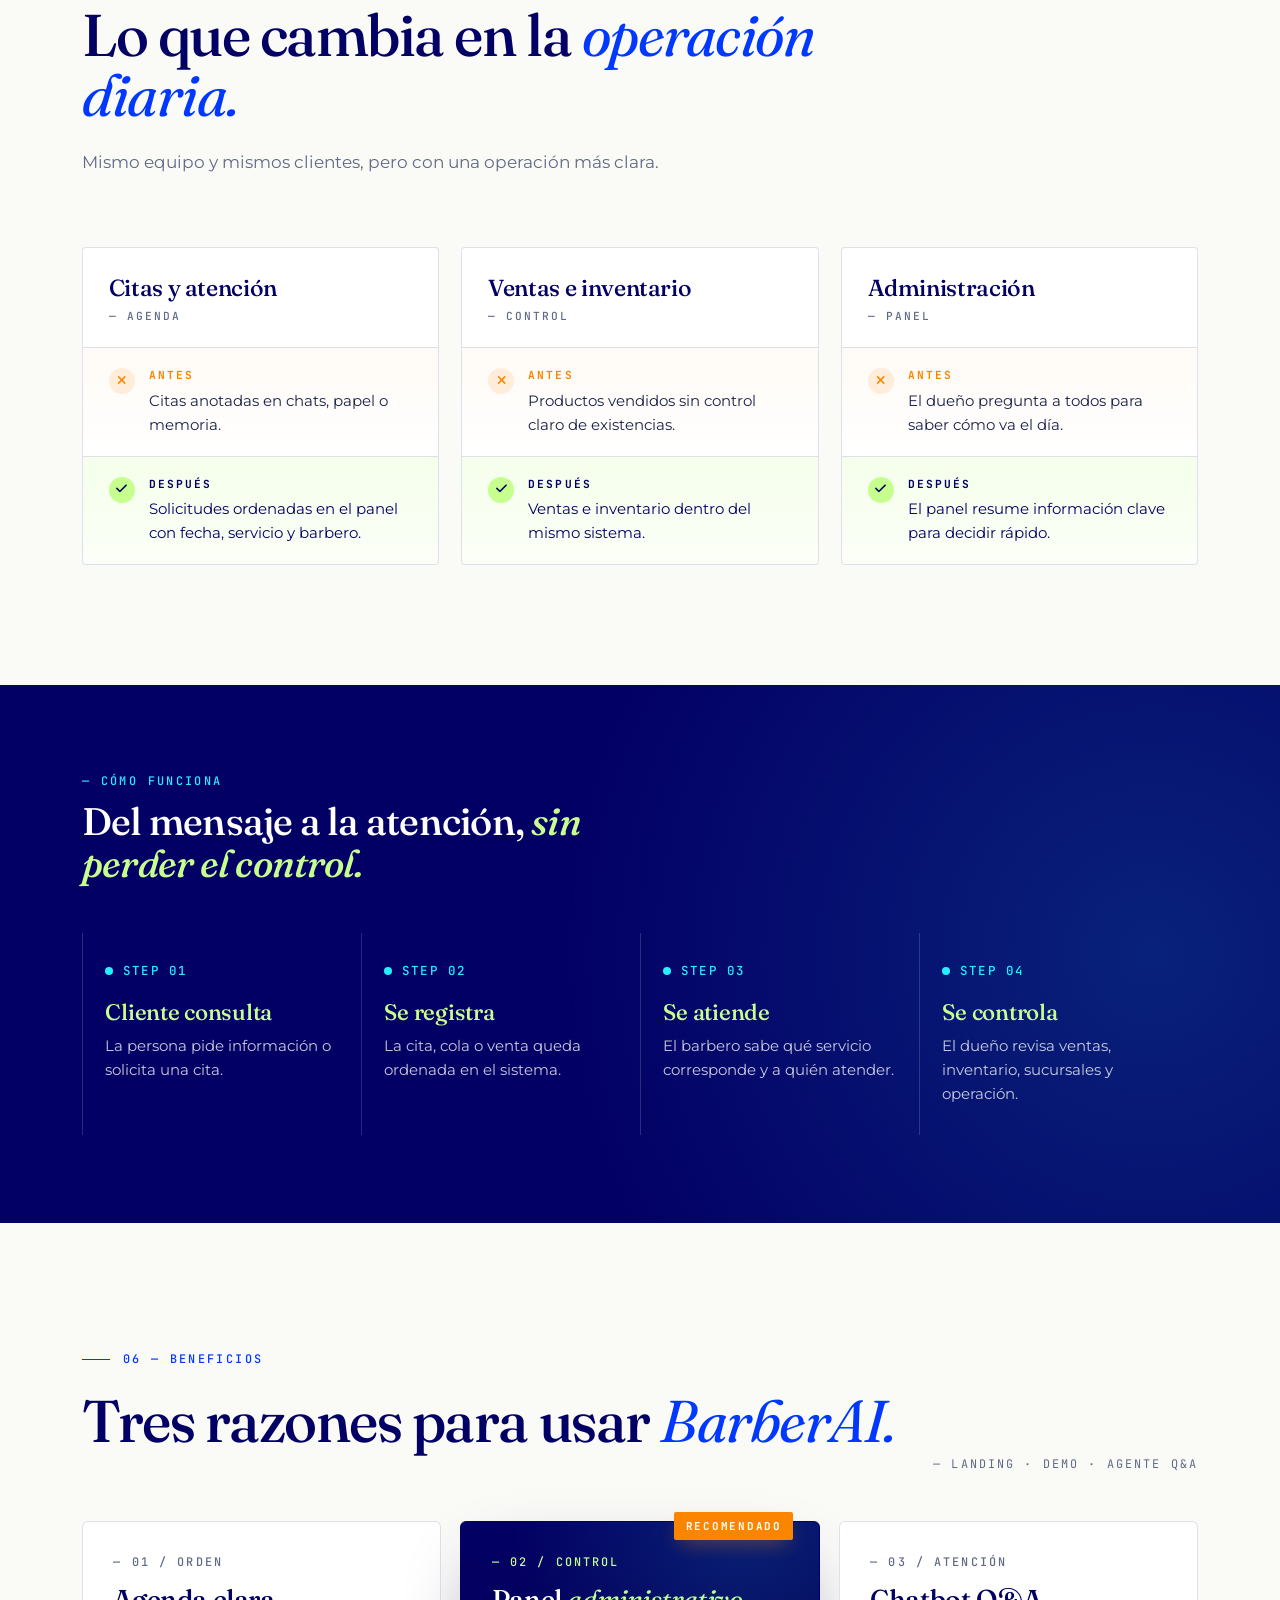
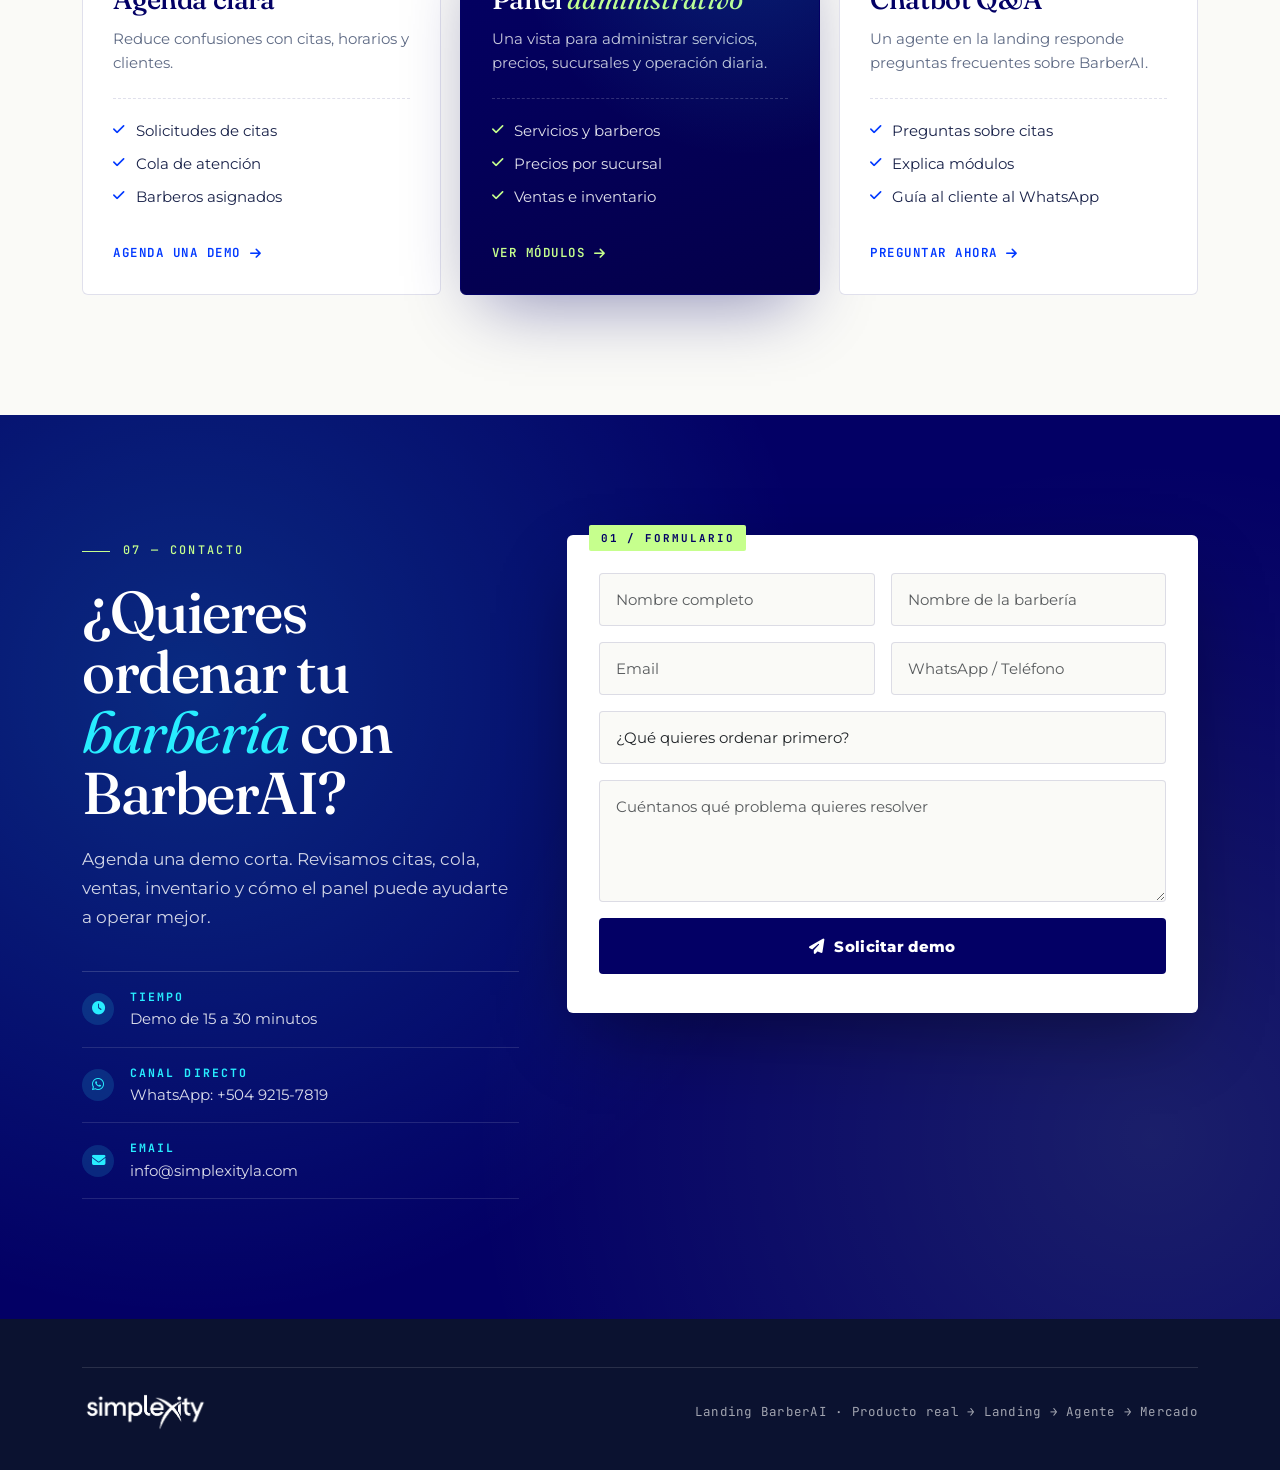
==== commit ea8e1059: "Update WhatsApp contact number" ====
--- a/index.html
+++ b/index.html
@@ -1394,11 +1394,11 @@
 
     <section class="offers-section"><div class="container"><div class="offers-head"><div data-aos="fade-up"><div class="section-eyebrow">06 — Beneficios</div><h2 class="section-title">Tres razones para usar <em>BarberAI.</em></h2></div><div class="offer-meta" data-aos="fade-up" data-aos-delay="100">— Landing · Demo · Agente Q&A</div></div><div class="offer-grid"><div class="offer-card" data-aos="fade-up" data-aos-delay="100"><div class="offer-num">— 01 / ORDEN</div><h3>Agenda clara</h3><p>Reduce confusiones con citas, horarios y clientes.</p><ul><li><i class="fas fa-check"></i> Solicitudes de citas</li><li><i class="fas fa-check"></i> Cola de atención</li><li><i class="fas fa-check"></i> Barberos asignados</li></ul><a href="#contacto" class="offer-cta">Agenda una demo <i class="fas fa-arrow-right"></i></a></div><div class="offer-card featured" data-aos="fade-up" data-aos-delay="180"><span class="offer-tag">Recomendado</span><div class="offer-num">— 02 / CONTROL</div><h3>Panel <em>administrativo</em></h3><p>Una vista para administrar servicios, precios, sucursales y operación diaria.</p><ul><li><i class="fas fa-check"></i> Servicios y barberos</li><li><i class="fas fa-check"></i> Precios por sucursal</li><li><i class="fas fa-check"></i> Ventas e inventario</li></ul><a href="#contacto" class="offer-cta">Ver módulos <i class="fas fa-arrow-right"></i></a></div><div class="offer-card" data-aos="fade-up" data-aos-delay="260"><div class="offer-num">— 03 / ATENCIÓN</div><h3>Chatbot Q&A</h3><p>Un agente en la landing responde preguntas frecuentes sobre BarberAI.</p><ul><li><i class="fas fa-check"></i> Preguntas sobre citas</li><li><i class="fas fa-check"></i> Explica módulos</li><li><i class="fas fa-check"></i> Guía al cliente al WhatsApp</li></ul><a href="#contacto" class="offer-cta">Preguntar ahora <i class="fas fa-arrow-right"></i></a></div></div></div></section>
 
-    <section id="contacto" class="contact-section"><div class="container"><div class="row align-items-start g-5"><div class="col-lg-5" data-aos="fade-up"><div class="section-eyebrow">07 — Contacto</div><h2 class="section-title">¿Quieres ordenar tu <em>barbería</em> con BarberAI?</h2><p class="section-copy">Agenda una demo corta. Revisamos citas, cola, ventas, inventario y cómo el panel puede ayudarte a operar mejor.</p><ul class="contact-list"><li><i class="fas fa-clock"></i><div><strong>Tiempo</strong>Demo de 15 a 30 minutos</div></li><li><i class="fab fa-whatsapp"></i><div><strong>Canal directo</strong>WhatsApp: +504 9215-7190</div></li><li><i class="fas fa-envelope"></i><div><strong>Email</strong>info@simplexityla.com</div></li></ul></div><div class="col-lg-7" data-aos="fade-up" data-aos-delay="150"><form id="barberai-contact-form" class="contact-form"><div class="row g-3"><div class="col-md-6"><input type="text" class="form-control form-control-custom" name="fullName" placeholder="Nombre completo" required></div><div class="col-md-6"><input type="text" class="form-control form-control-custom" name="companyName" placeholder="Nombre de la barbería" required></div><div class="col-md-6"><input type="email" class="form-control form-control-custom" name="email" placeholder="Email" required></div><div class="col-md-6"><input type="tel" class="form-control form-control-custom" name="phone" placeholder="WhatsApp / Teléfono" required></div><div class="col-12"><select class="form-control form-control-custom" name="serviceType" required><option value="">¿Qué quieres ordenar primero?</option><option>Citas y agenda</option><option>Cola de clientes</option><option>Ventas e inventario</option><option>Servicios y precios</option><option>Sucursales y barberos</option><option>Demo completa de BarberAI</option></select></div><div class="col-12"><textarea class="form-control form-control-custom" name="message" rows="4" placeholder="Cuéntanos qué problema quieres resolver"></textarea></div><div class="col-12"><button type="submit" class="btn-submit"><i class="fas fa-paper-plane"></i> Solicitar demo</button></div></div></form></div></div></div></section>
+    <section id="contacto" class="contact-section"><div class="container"><div class="row align-items-start g-5"><div class="col-lg-5" data-aos="fade-up"><div class="section-eyebrow">07 — Contacto</div><h2 class="section-title">¿Quieres ordenar tu <em>barbería</em> con BarberAI?</h2><p class="section-copy">Agenda una demo corta. Revisamos citas, cola, ventas, inventario y cómo el panel puede ayudarte a operar mejor.</p><ul class="contact-list"><li><i class="fas fa-clock"></i><div><strong>Tiempo</strong>Demo de 15 a 30 minutos</div></li><li><i class="fab fa-whatsapp"></i><div><strong>Canal directo</strong>WhatsApp: +504 9215-7819</div></li><li><i class="fas fa-envelope"></i><div><strong>Email</strong>info@simplexityla.com</div></li></ul></div><div class="col-lg-7" data-aos="fade-up" data-aos-delay="150"><form id="barberai-contact-form" class="contact-form"><div class="row g-3"><div class="col-md-6"><input type="text" class="form-control form-control-custom" name="fullName" placeholder="Nombre completo" required></div><div class="col-md-6"><input type="text" class="form-control form-control-custom" name="companyName" placeholder="Nombre de la barbería" required></div><div class="col-md-6"><input type="email" class="form-control form-control-custom" name="email" placeholder="Email" required></div><div class="col-md-6"><input type="tel" class="form-control form-control-custom" name="phone" placeholder="WhatsApp / Teléfono" required></div><div class="col-12"><select class="form-control form-control-custom" name="serviceType" required><option value="">¿Qué quieres ordenar primero?</option><option>Citas y agenda</option><option>Cola de clientes</option><option>Ventas e inventario</option><option>Servicios y precios</option><option>Sucursales y barberos</option><option>Demo completa de BarberAI</option></select></div><div class="col-12"><textarea class="form-control form-control-custom" name="message" rows="4" placeholder="Cuéntanos qué problema quieres resolver"></textarea></div><div class="col-12"><button type="submit" class="btn-submit"><i class="fas fa-paper-plane"></i> Solicitar demo</button></div></div></form></div></div></div></section>
 
     <footer class="footer"><div class="container"><div class="footer-grid"><div class="brand-mark"><img src="assets/img/simplexity-logo.png" alt="Simplexity" class="footer-logo"></div><div>Landing BarberAI · Producto real → Landing → Agente → Mercado</div></div></div></footer>
 
-    <a href="https://wa.me/50492157190?text=Hola%20Simplexity,%20quiero%20una%20demo%20de%20BarberAI" target="_blank" class="whatsapp-float" title="Contáctanos por WhatsApp"><i class="fab fa-whatsapp"></i></a>
+    <a href="https://wa.me/50492157819?text=Hola%20Simplexity,%20quiero%20una%20demo%20de%20BarberAI" target="_blank" class="whatsapp-float" title="Contáctanos por WhatsApp"><i class="fab fa-whatsapp"></i></a>
 
     <button class="chatbot-toggle" id="chatbotToggle" title="Preguntar sobre BarberAI"><i class="fas fa-robot"></i></button>
     <div class="chatbot-box" id="chatbotBox">
@@ -1526,6 +1526,97 @@
         ];
 
         const palabrasSeguridad = ['contraseña', 'credenciales', 'usuario', 'password', 'clave'];
+
+        // Base de conocimiento del agente Q&A. Esta version esta filtrada desde el manual de usuario:
+        // no incluye credenciales, accesos internos, roles administrativos, CAI/SAR, logs, auditoria,
+        // monitoreo, permisos ni configuraciones sensibles.
+        // Para agregar nuevas preguntas: cree un nuevo objeto con `keywords` y `answer`, o sume
+        // palabras equivalentes al arreglo `keywords` de un tema existente.
+        const knowledgeBase = [
+            {
+                keywords: ['hola', 'buenas', 'saludos', 'que tal', 'ayuda'],
+                answer: 'Hola, soy el agente Q&A de BarberAI. Puedo explicarte que es BarberAI y como funcionan citas, cola walk-in, ventas, apartados, inventario, servicios, barberos, precios por sucursal, reservas online, sitio publico, Lili, horarios y ubicacion.'
+            },
+            {
+                keywords: ['que es barberai', 'para que sirve barberai', 'barberai', 'sistema', 'software', 'plataforma'],
+                answer: 'BarberAI es una plataforma para administrar barberias. Ayuda a organizar citas, cola de clientes, ventas, apartados, inventario, servicios, barberos, precios por sucursal y reservas online desde un solo lugar.'
+            },
+            {
+                keywords: ['citas', 'cita', 'agenda', 'agendar cita', 'reservar cita', 'turno con hora', 'horarios disponibles'],
+                answer: 'Las citas en BarberAI se organizan por servicio, fecha, hora, cliente y barbero. El sistema permite ver la agenda del dia, crear nuevas citas, confirmar, iniciar, completar, cancelar o marcar cuando un cliente no llego. Tambien ayuda a evitar cruces de horario y mantiene la informacion en un solo panel. Si quieres agendar o pedir una demo, puedes usar el boton de WhatsApp.'
+            },
+            {
+                keywords: ['cola walk in', 'walk in', 'cola', 'sin cita', 'orden de llegada', 'llegada', 'espera', 'ticket'],
+                answer: 'La cola walk-in es para clientes que llegan sin cita y pasan por orden de llegada. BarberAI permite anotarlos, asignarles un ticket, ver su posicion, estimar la espera, llamarlos cuando sea su turno y completar la atencion con el barbero disponible.'
+            },
+            {
+                keywords: ['ventas', 'venta', 'punto de venta', 'pos', 'cobros', 'cobrar', 'productos vendidos', 'ingresos'],
+                answer: 'El modulo de ventas sirve para registrar cobros de servicios y productos. La barberia puede armar un carrito, elegir metodo de pago, controlar lo vendido y ver mejor los ingresos del dia sin depender de notas sueltas.'
+            },
+            {
+                keywords: ['apartados', 'apartado', 'reservar producto', 'producto apartado', 'recoger producto'],
+                answer: 'Los apartados permiten reservar productos para que el cliente los recoja despues. BarberAI registra el apartado, conserva la referencia de venta y permite marcarlo como pagado cuando el cliente lo retira.'
+            },
+            {
+                keywords: ['inventario', 'stock', 'existencias', 'productos', 'producto', 'stock bajo', 'reponer'],
+                answer: 'El inventario ayuda a controlar productos de venta o uso interno, como geles, ceras, shampoos o aceites. Permite revisar existencias, detectar stock bajo y relacionar los productos con las ventas.'
+            },
+            {
+                keywords: ['servicios', 'servicio', 'catalogo', 'corte', 'barba', 'cejas', 'facial', 'combo'],
+                answer: 'El catalogo de servicios organiza lo que ofrece la barberia: cortes, barba, cejas, faciales, tintes o combos. Cada servicio puede tener duracion y precio para usarlo en citas, reservas y ventas.'
+            },
+            {
+                keywords: ['barberos', 'barbero', 'equipo', 'personal', 'quien atiende', 'asignar barbero'],
+                answer: 'BarberAI ayuda a organizar los barberos de la barberia: quien atiende, que servicios realiza y como se asigna a citas o turnos de cola. Esto facilita saber quien atiende a cada cliente durante el dia.'
+            },
+            {
+                keywords: ['precios por sucursal', 'precios', 'precio', 'tarifas', 'cuanto cuesta', 'costo por sucursal'],
+                answer: 'BarberAI permite manejar precios por servicio y por sucursal. Esto es util cuando una barberia tiene varias ubicaciones, promociones o listas de precios diferentes.'
+            },
+            {
+                keywords: ['reservas online', 'reservar online', 'reserva en linea', 'reservas en linea', 'web reservas'],
+                answer: 'Las reservas online permiten que un cliente entre al sitio publico, vea los servicios y solicite una cita desde el navegador. La barberia recibe la informacion para ordenar la agenda y dar seguimiento.'
+            },
+            {
+                keywords: ['sitio publico', 'pagina publica', 'web publica', 'clientes desde navegador', 'pagina web'],
+                answer: 'El sitio publico es la pagina que ven los clientes. Desde ahi pueden conocer servicios y hacer reservas online sin entrar al panel interno de la barberia.'
+            },
+            {
+                keywords: ['lili', 'asistente lili', 'asistente ia', 'whatsapp', 'bot de whatsapp', 'que hace lili'],
+                answer: 'Lili es el asistente de BarberAI por WhatsApp. Atiende preguntas de clientes, muestra servicios, ayuda a agendar citas, anota personas en la cola walk-in, recibe solicitudes y envia avisos utiles como confirmaciones, recordatorios y llamados de turno.'
+            },
+            {
+                keywords: ['horarios', 'horario', 'hora disponible', 'disponibilidad', 'abierto', 'cerrado'],
+                answer: 'BarberAI ayuda a trabajar con horarios disponibles para citas y con el estado operativo de cada sucursal. Asi el equipo puede saber cuando hay espacios libres y ordenar mejor la atencion del dia.'
+            },
+            {
+                keywords: ['ubicacion', 'ubicaciones', 'sucursal', 'sucursales', 'local', 'locales', 'direccion'],
+                answer: 'BarberAI puede manejar una o varias sucursales. Cada ubicacion puede tener su propia operacion, servicios, precios y disponibilidad para que la informacion no quede mezclada.'
+            },
+            {
+                keywords: ['operacion basica', 'como funciona', 'flujo diario', 'dia a dia', 'barberia con barberai'],
+                answer: 'La operacion basica con BarberAI es simple: el equipo revisa la agenda, atiende citas programadas, anota clientes sin cita en la cola walk-in, registra ventas y apartados, controla inventario y consulta el resumen del dia para tomar mejores decisiones.'
+            },
+            {
+                keywords: ['preguntas frecuentes', 'faq', 'cliente tarde', 'cancelar cita', 'reprogramar', 'no llego'],
+                answer: 'En preguntas frecuentes, BarberAI contempla casos como clientes que llegan tarde, cambios de cita, cancelaciones, productos sin stock o turnos sin cita. En general, el sistema ayuda a registrar lo que paso y mantener el flujo de atencion ordenado.'
+            },
+            {
+                keywords: ['demo', 'pedir demo', 'probar', 'contacto', 'contactar', 'quiero agendar', 'agendar demo', 'informacion comercial'],
+                answer: 'Para pedir una demo o agendar una conversacion sobre BarberAI, usa el formulario de contacto o el boton flotante de WhatsApp. Por WhatsApp pueden orientarte sobre citas, cola, ventas, inventario y como aplicaria BarberAI en tu barberia.'
+            }
+        ];
+
+        const sensitiveResponse = 'Lo siento, no tengo acceso a información administrativa o sensible del sistema.';
+        const sensitiveKeywords = [
+            'usuario de prueba', 'usuarios de prueba', 'contrasena', 'contraseña', 'password',
+            'credencial', 'credenciales', 'admin', 'administrador', 'acceso interno',
+            'accesos internos', 'rol administrativo', 'roles administrativos', 'permiso',
+            'permisos', 'logs', 'log', 'base de datos', 'database', 'configuracion interna',
+            'configuraciones internas', 'seguridad', 'cai', 'facturacion fiscal', 'sar',
+            'monitoreo de conversaciones', 'monitor de chat', 'alertas de sentimiento',
+            'sentimiento', 'auditoria', 'datos de auditoria', 'configuraciones de administrador'
+        ];
 
         function addMessage(text, type) {
             const msg = document.createElement('div');
@@ -1583,6 +1674,53 @@
             return 'Buena pregunta. En general, BarberAI ayuda a ordenar una barbería desde un solo panel: citas, cola de clientes, ventas, servicios, barberos, precios por sucursal, inventario y sucursales. Si me dices qué parte te interesa, te lo explico más directo.';
         }
 
+        function getTokens(texto) {
+            return limpiarTexto(texto).split(' ').filter(token => token.length > 2);
+        }
+
+        function isSensitiveQuestion(texto) {
+            return sensitiveKeywords.some(keyword => texto.includes(limpiarTexto(keyword)));
+        }
+
+        function scoreKnowledgeItem(texto, item) {
+            const userTokens = new Set(getTokens(texto));
+
+            return item.keywords.reduce((score, keyword) => {
+                const cleanKeyword = limpiarTexto(keyword);
+                const keywordTokens = getTokens(keyword);
+                const sharedTokens = keywordTokens.filter(token => userTokens.has(token)).length;
+
+                if (texto.includes(cleanKeyword)) return score + 6 + keywordTokens.length;
+                if (sharedTokens === keywordTokens.length && keywordTokens.length > 0) return score + 4;
+                if (sharedTokens > 0) return score + sharedTokens;
+                return score;
+            }, 0);
+        }
+
+        // La busqueda limpia la pregunta, bloquea temas sensibles y puntua coincidencias por frases
+        // completas y palabras clave. Asi reconoce preguntas parecidas sin depender de texto exacto.
+        function responderBarberAI(pregunta) {
+            const texto = limpiarTexto(pregunta);
+
+            if (isSensitiveQuestion(texto)) {
+                return sensitiveResponse;
+            }
+
+            if (texto.length < 4) {
+                return 'Te leo. Escribeme un poco mas para ayudarte mejor. Puedes preguntarme por citas, cola walk-in, ventas, inventario, servicios, barberos, precios, reservas online, Lili, horarios o ubicacion.';
+            }
+
+            const bestMatch = knowledgeBase
+                .map(item => ({ item, score: scoreKnowledgeItem(texto, item) }))
+                .sort((a, b) => b.score - a.score)[0];
+
+            if (bestMatch && bestMatch.score >= 2) {
+                return bestMatch.item.answer;
+            }
+
+            return 'No tengo una respuesta exacta para esa pregunta. Puedo ayudarte con temas de BarberAI como citas, cola walk-in, ventas, apartados, inventario, servicios, barberos, precios por sucursal, reservas online, sitio publico, Lili, horarios y ubicacion. Si quieres agendar una demo, usa el boton de WhatsApp.';
+        }
+
         function enviarPregunta() {
             const pregunta = chatbotInput.value.trim();
             if (!pregunta) return;
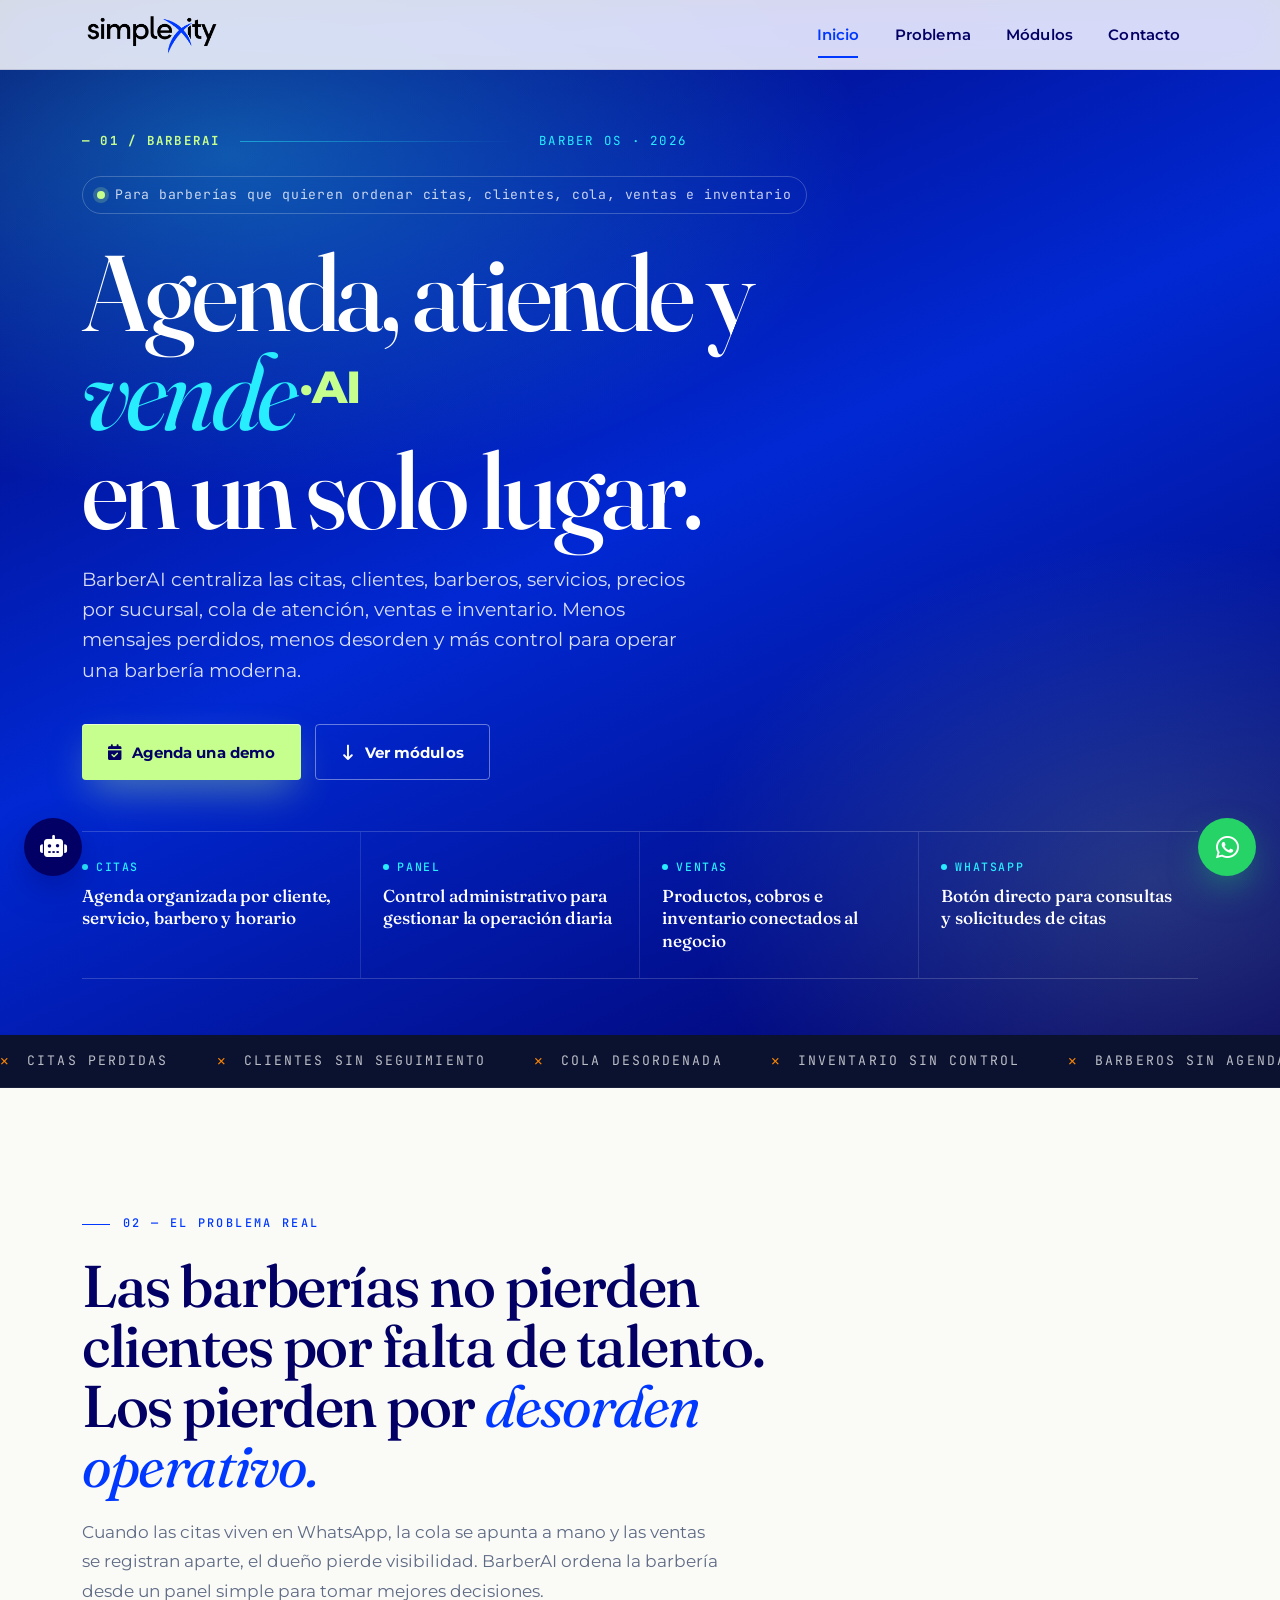
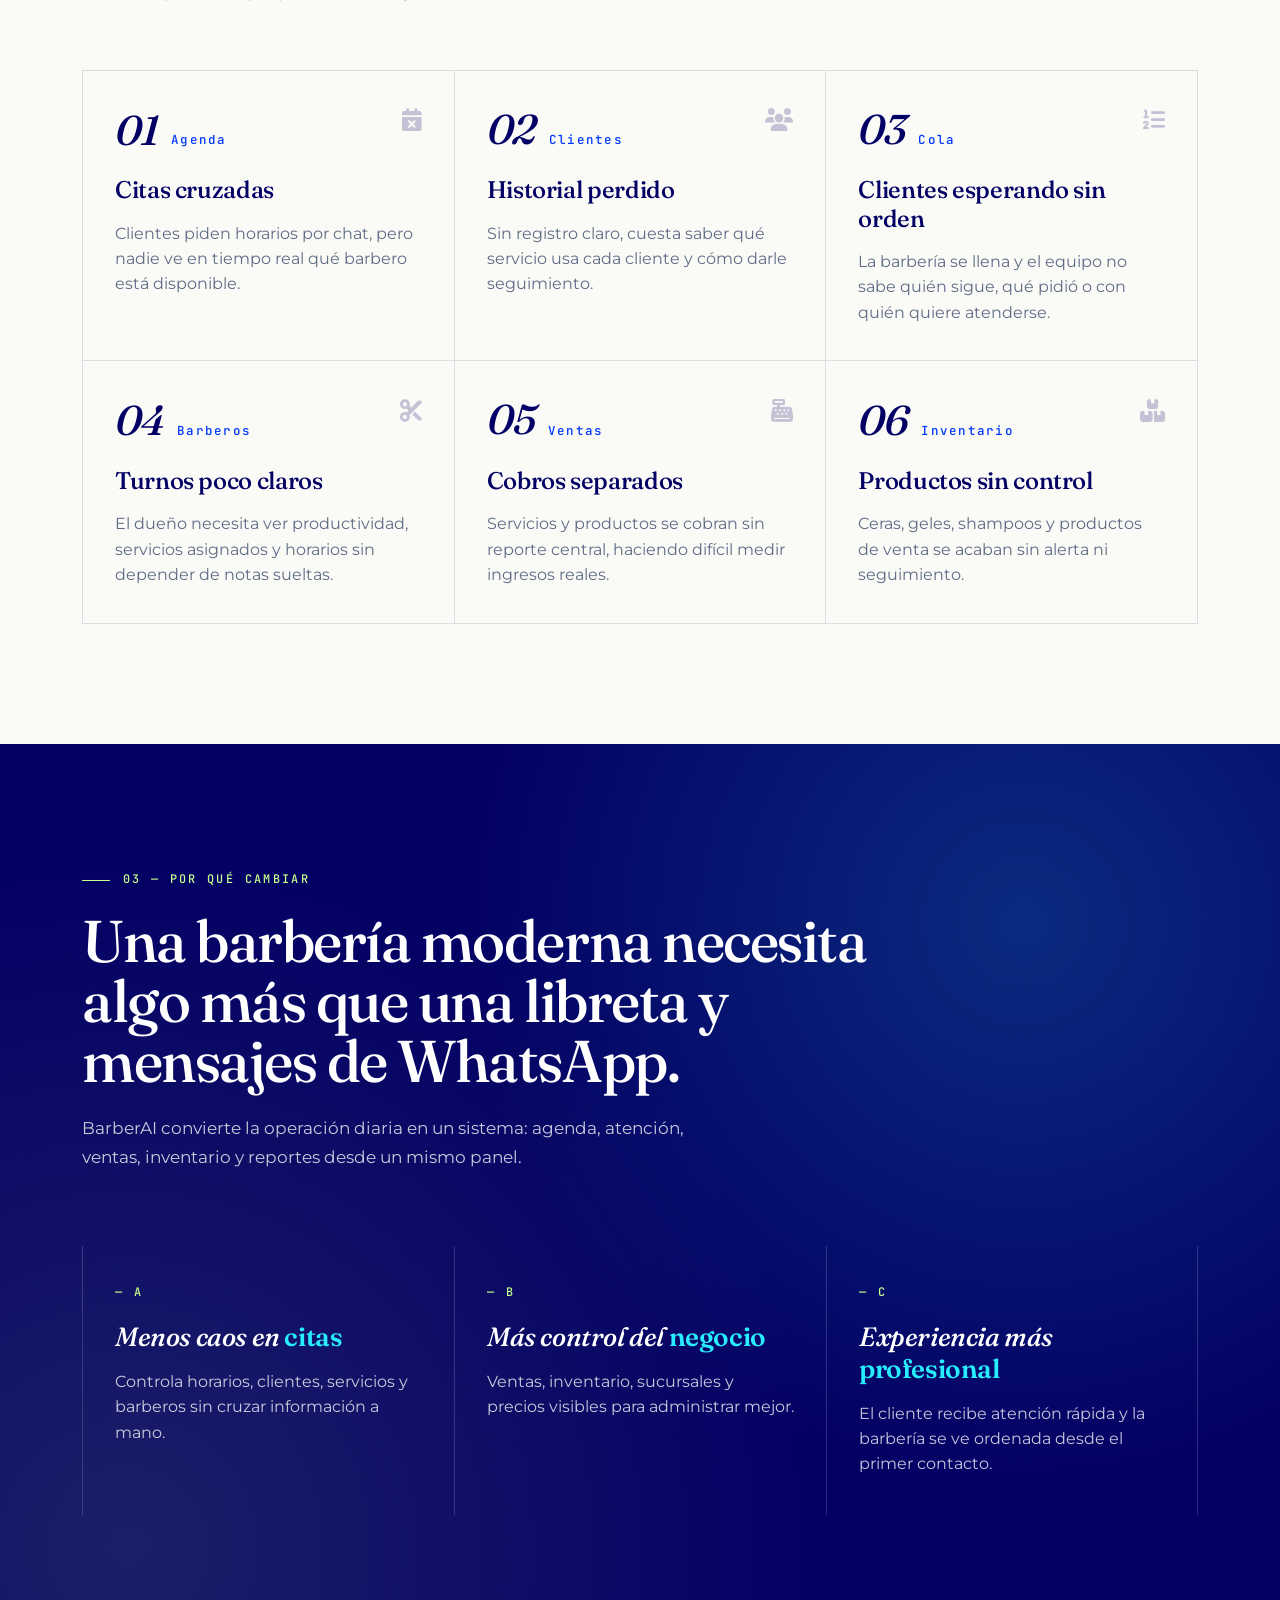
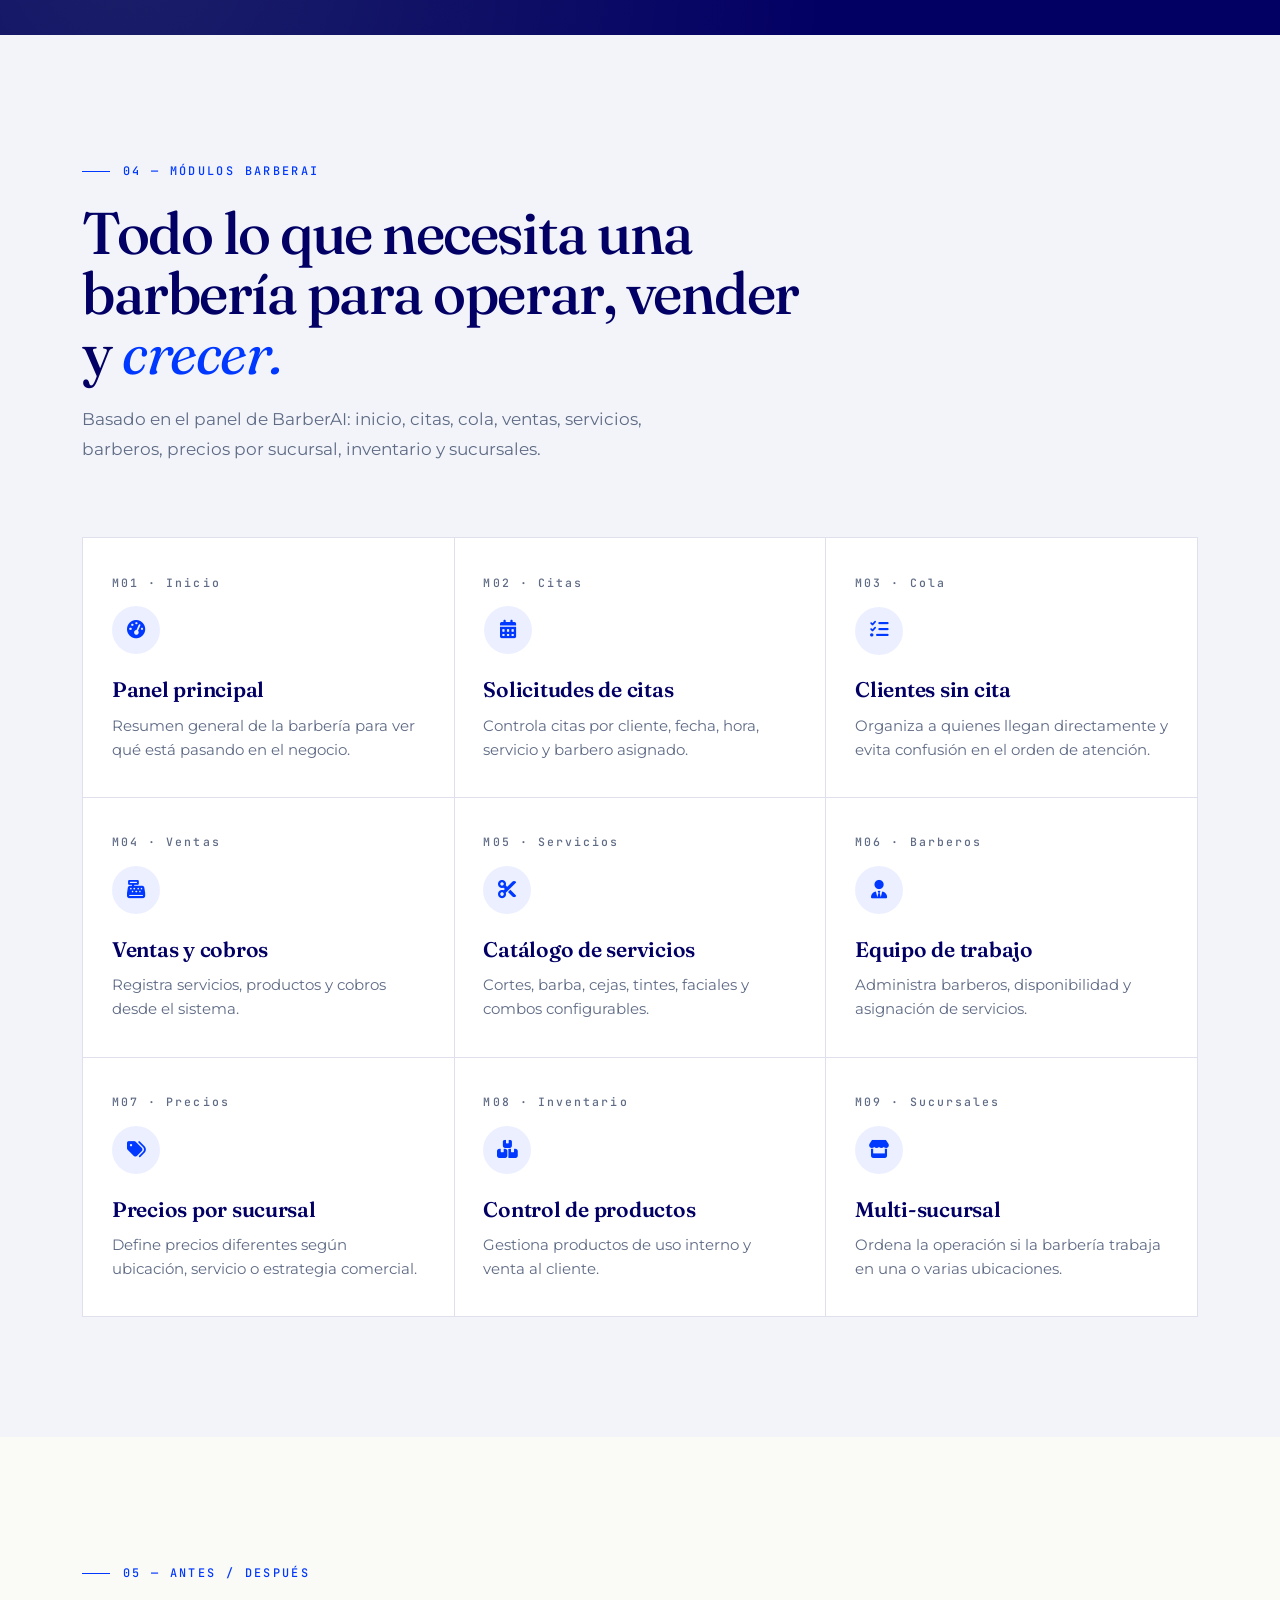
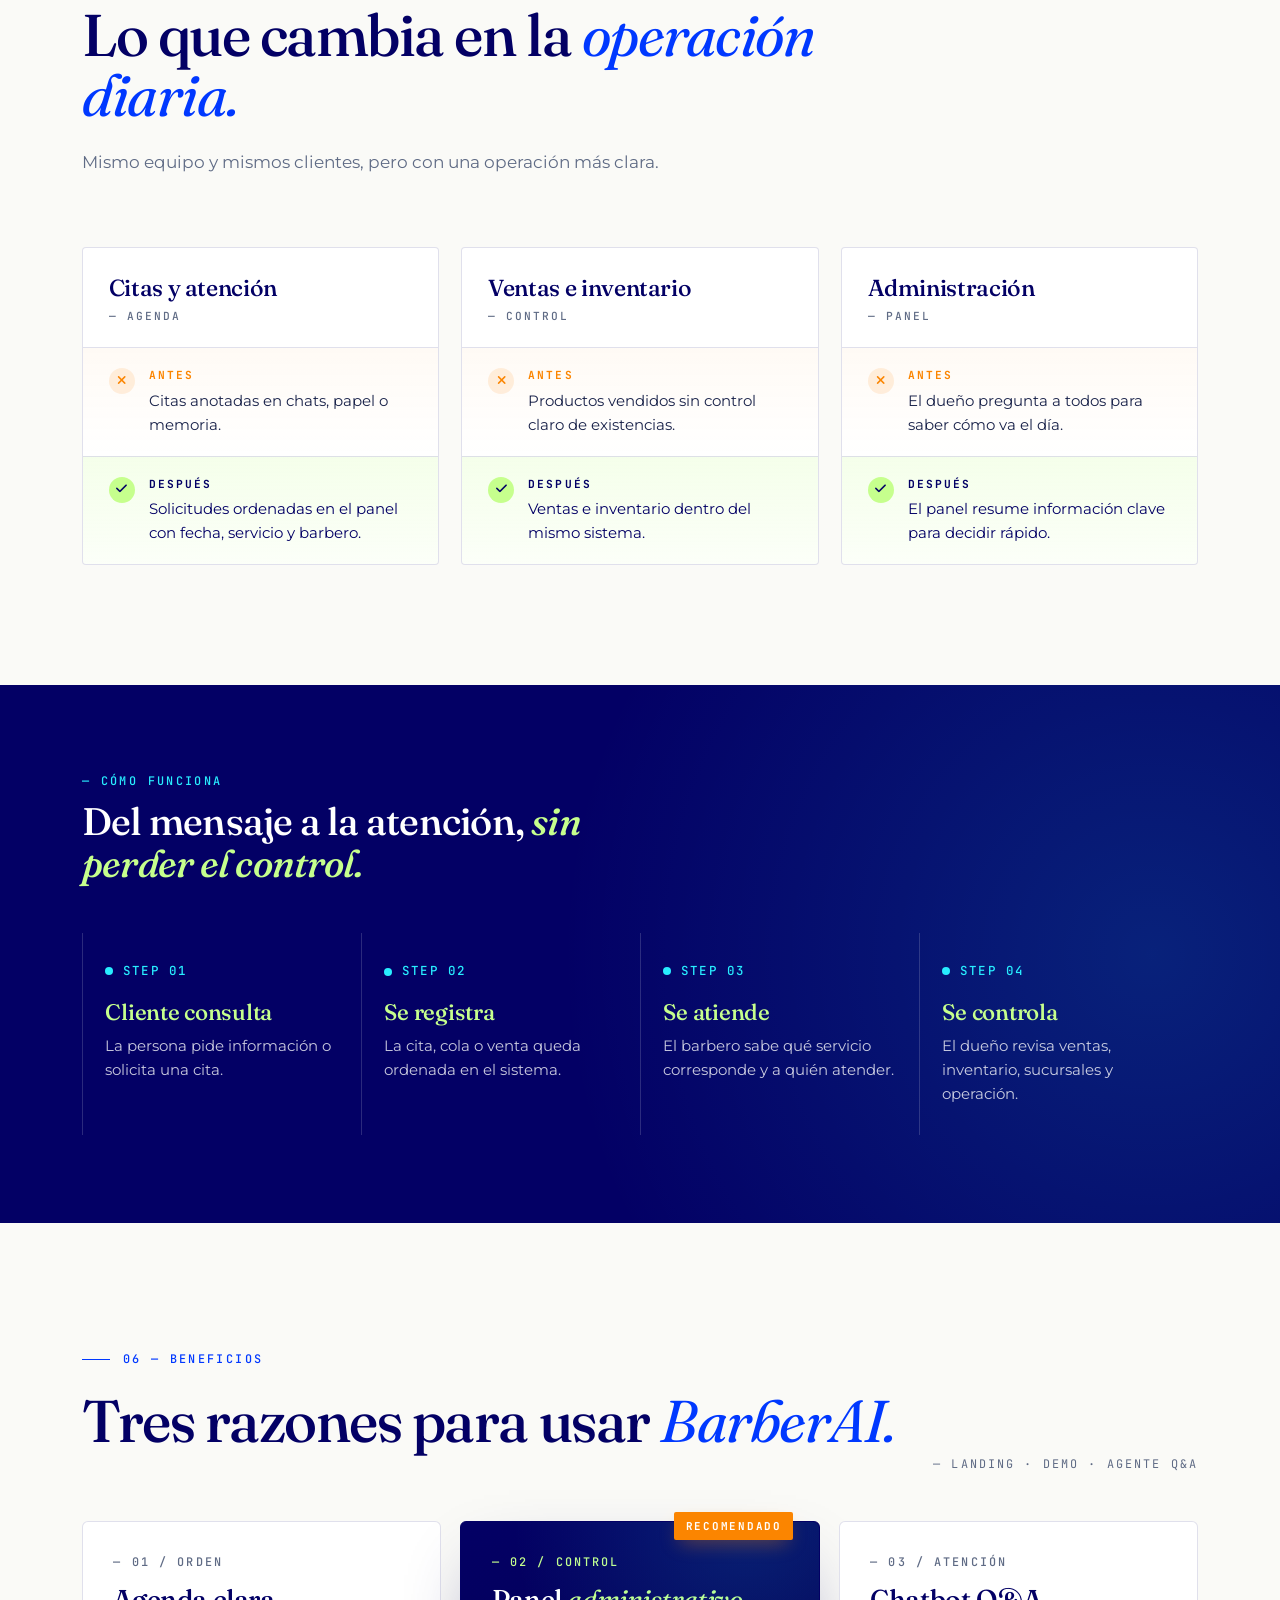
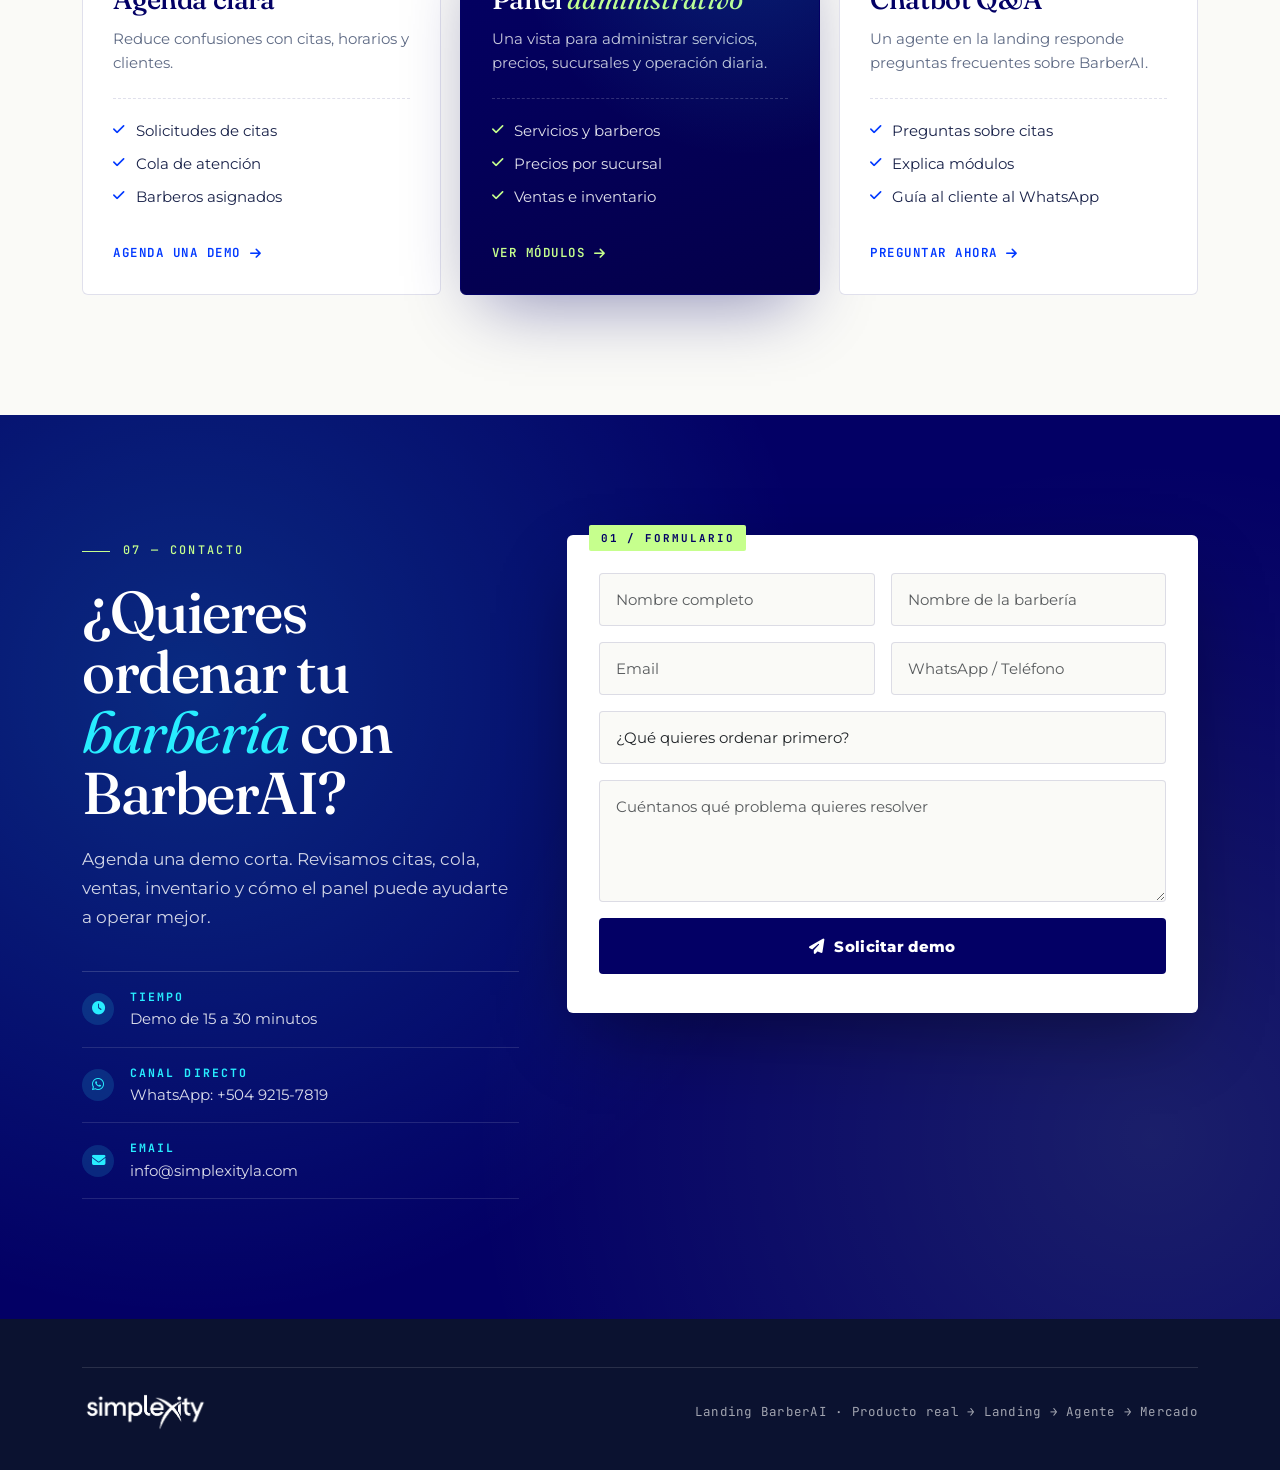
==== commit f17874ff: "Cierra evidencia y correcciones validacion BarberAI" ====
--- a/index.html
+++ b/index.html
@@ -1636,43 +1636,6 @@
                 .trim();
         }
 
-        function elegirRespuesta(lista) {
-            return lista[Math.floor(Math.random() * lista.length)];
-        }
-
-        function responderBarberAI(pregunta) {
-            const texto = limpiarTexto(pregunta);
-
-            if (palabrasSeguridad.some(palabra => texto.includes(limpiarTexto(palabra)))) {
-                return 'No puedo compartir credenciales ni datos internos. Para acceso demo, contacta al equipo de Simplexity.';
-            }
-
-            const coincidencias = conocimientoBarberAI
-                .map(item => {
-                    const puntos = item.claves.reduce((total, clave) => {
-                        return texto.includes(limpiarTexto(clave)) ? total + 1 : total;
-                    }, 0);
-                    return { ...item, puntos };
-                })
-                .filter(item => item.puntos > 0)
-                .sort((a, b) => b.puntos - a.puntos);
-
-            if (coincidencias.length > 0) {
-                let respuesta = elegirRespuesta(coincidencias[0].respuestas);
-
-                if (coincidencias.length > 1) {
-                    respuesta += ' También puedo explicarte más sobre ' + coincidencias.slice(1, 3).map(item => item.claves[0]).join(' o ') + '.';
-                }
-
-                return respuesta;
-            }
-
-            if (texto.length < 4) {
-                return 'Te leo. Escríbeme un poco más para ayudarte mejor. Puedes preguntarme por citas, cola, ventas, inventario, barberos, servicios, precios o sucursales.';
-            }
-
-            return 'Buena pregunta. En general, BarberAI ayuda a ordenar una barbería desde un solo panel: citas, cola de clientes, ventas, servicios, barberos, precios por sucursal, inventario y sucursales. Si me dices qué parte te interesa, te lo explico más directo.';
-        }
 
         function getTokens(texto) {
             return limpiarTexto(texto).split(' ').filter(token => token.length > 2);
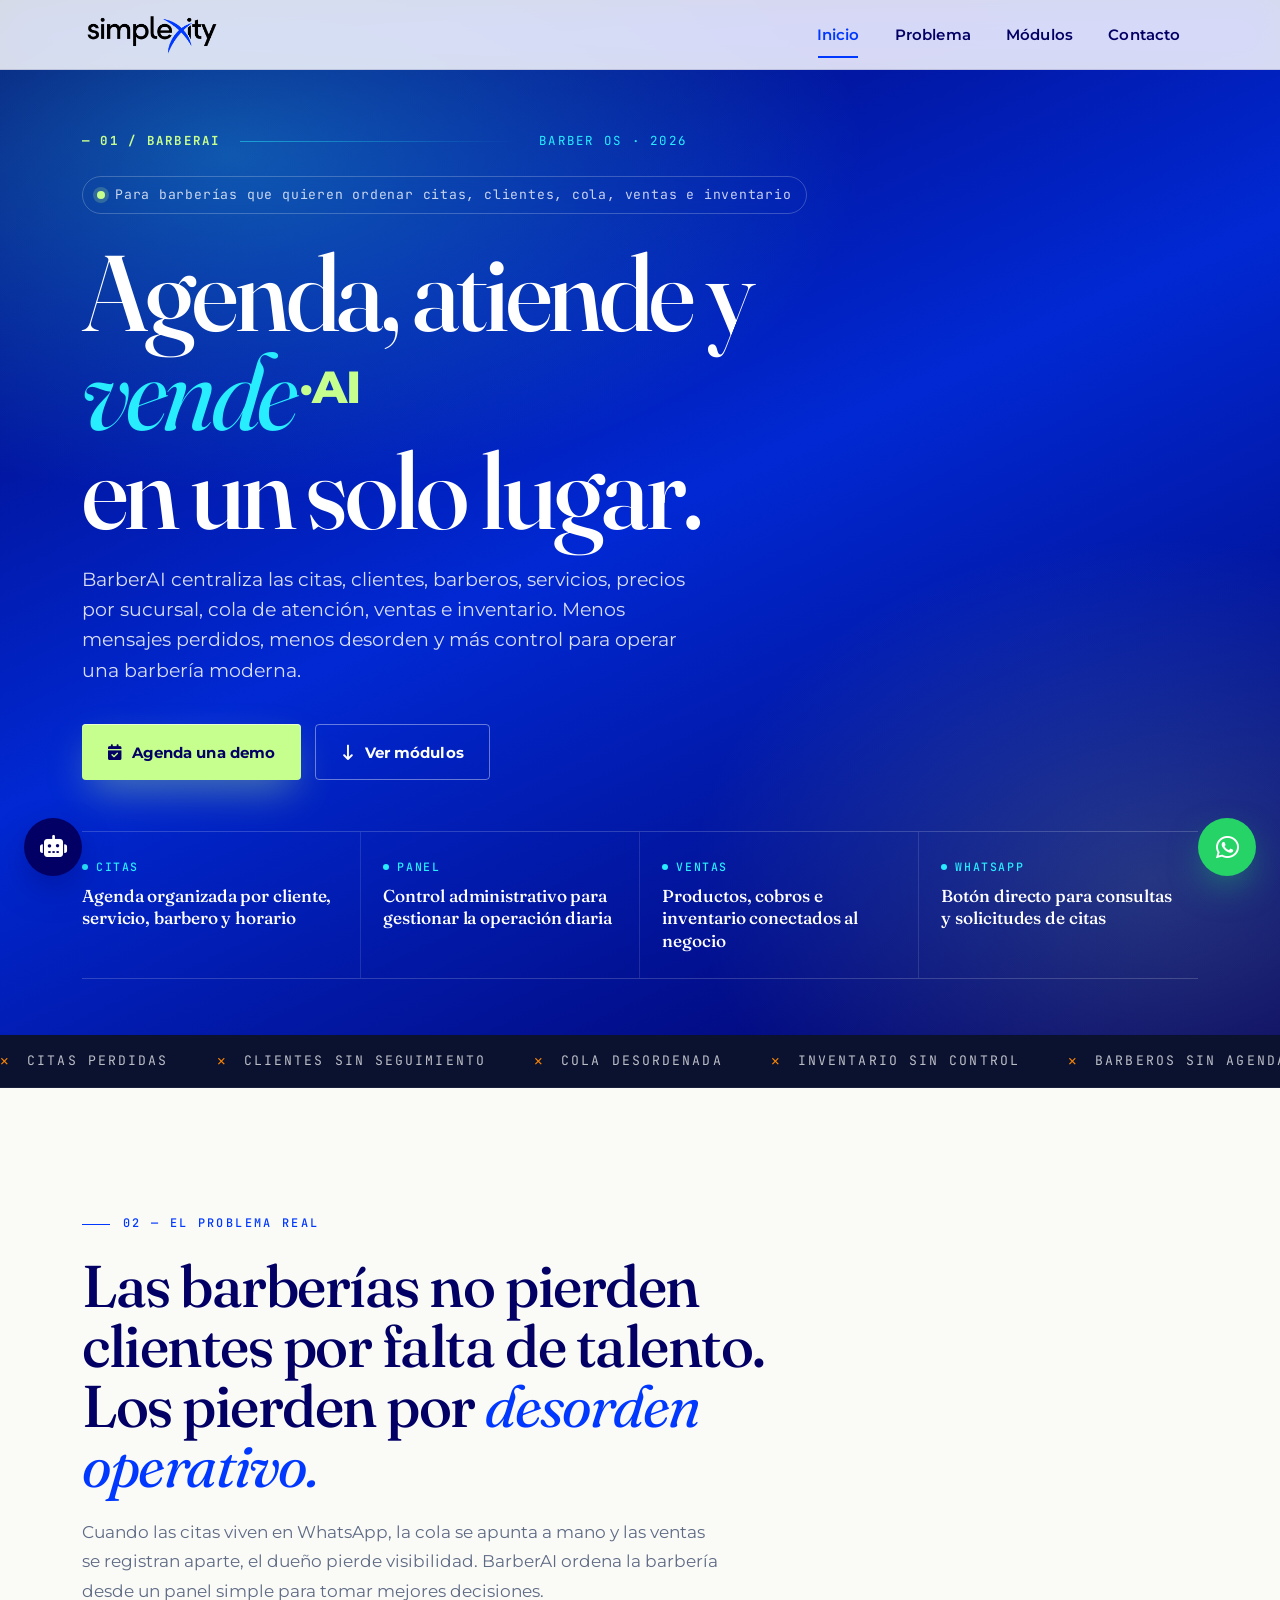
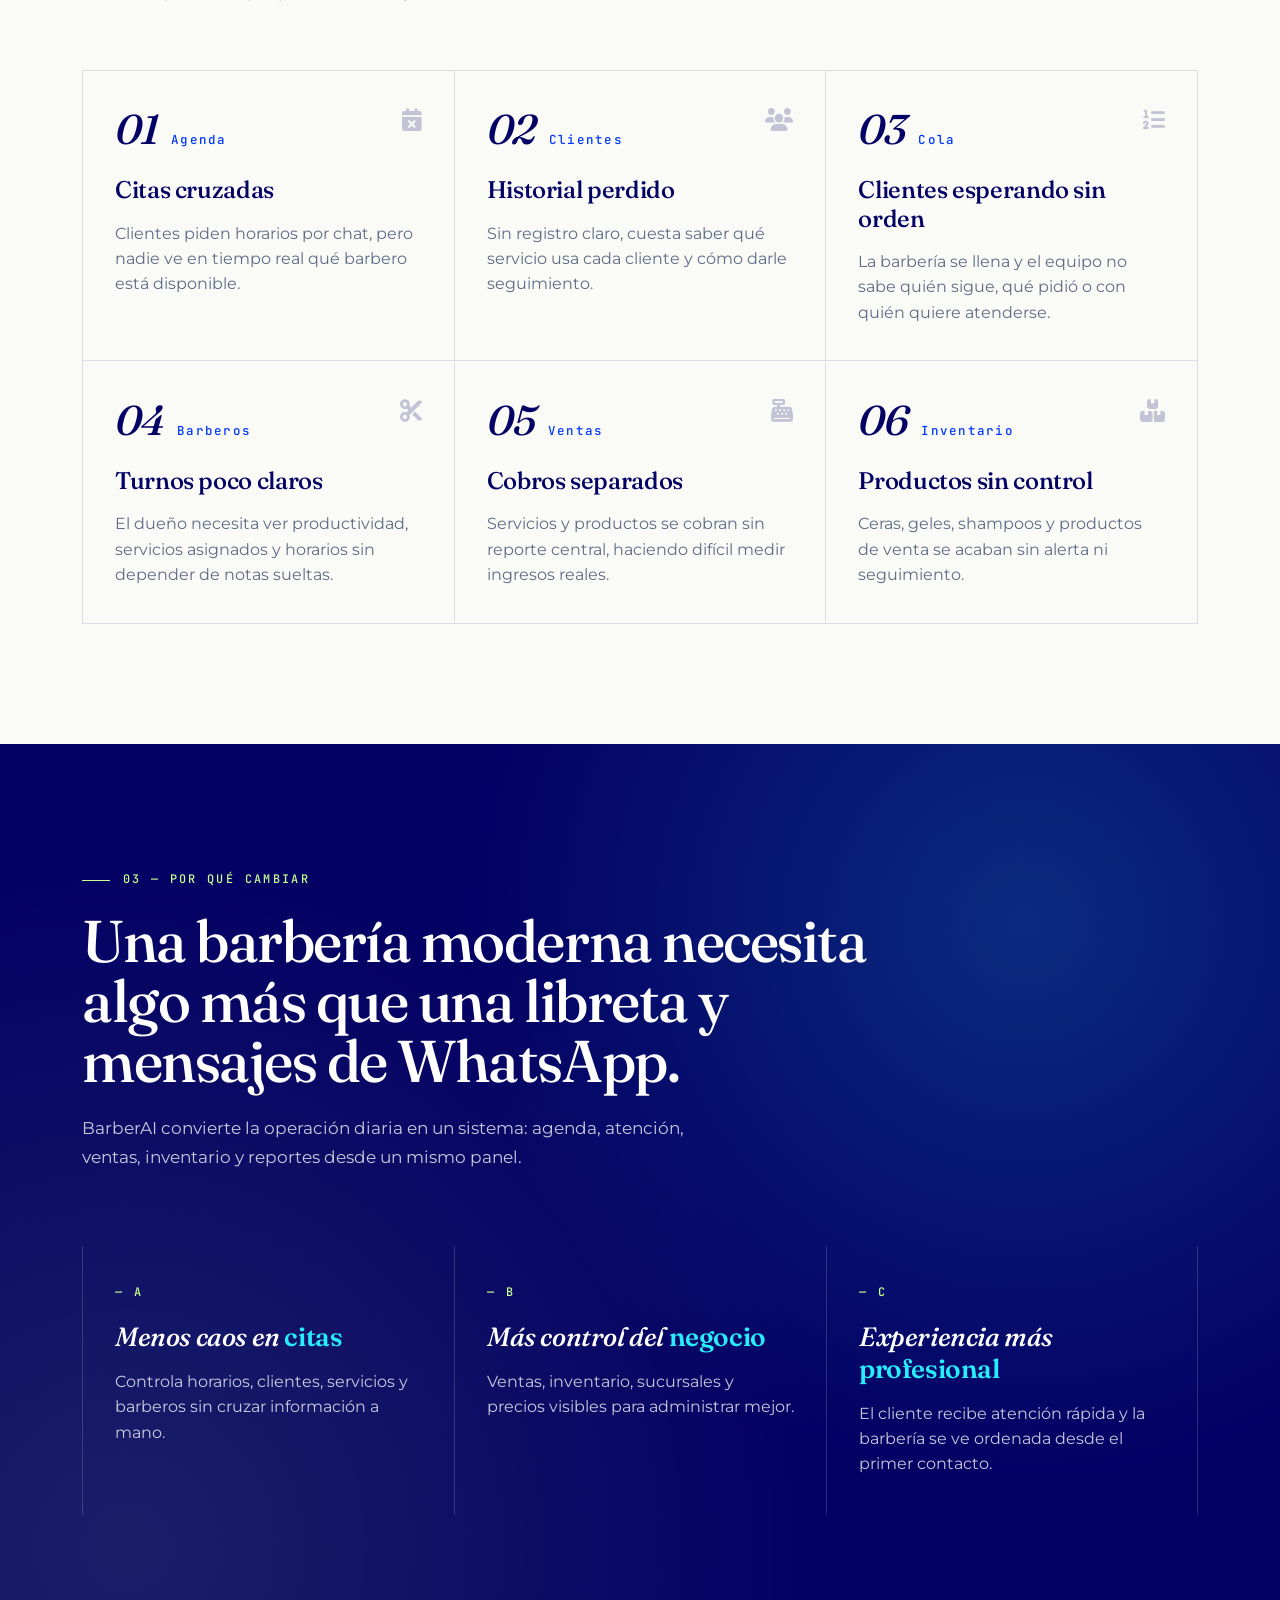
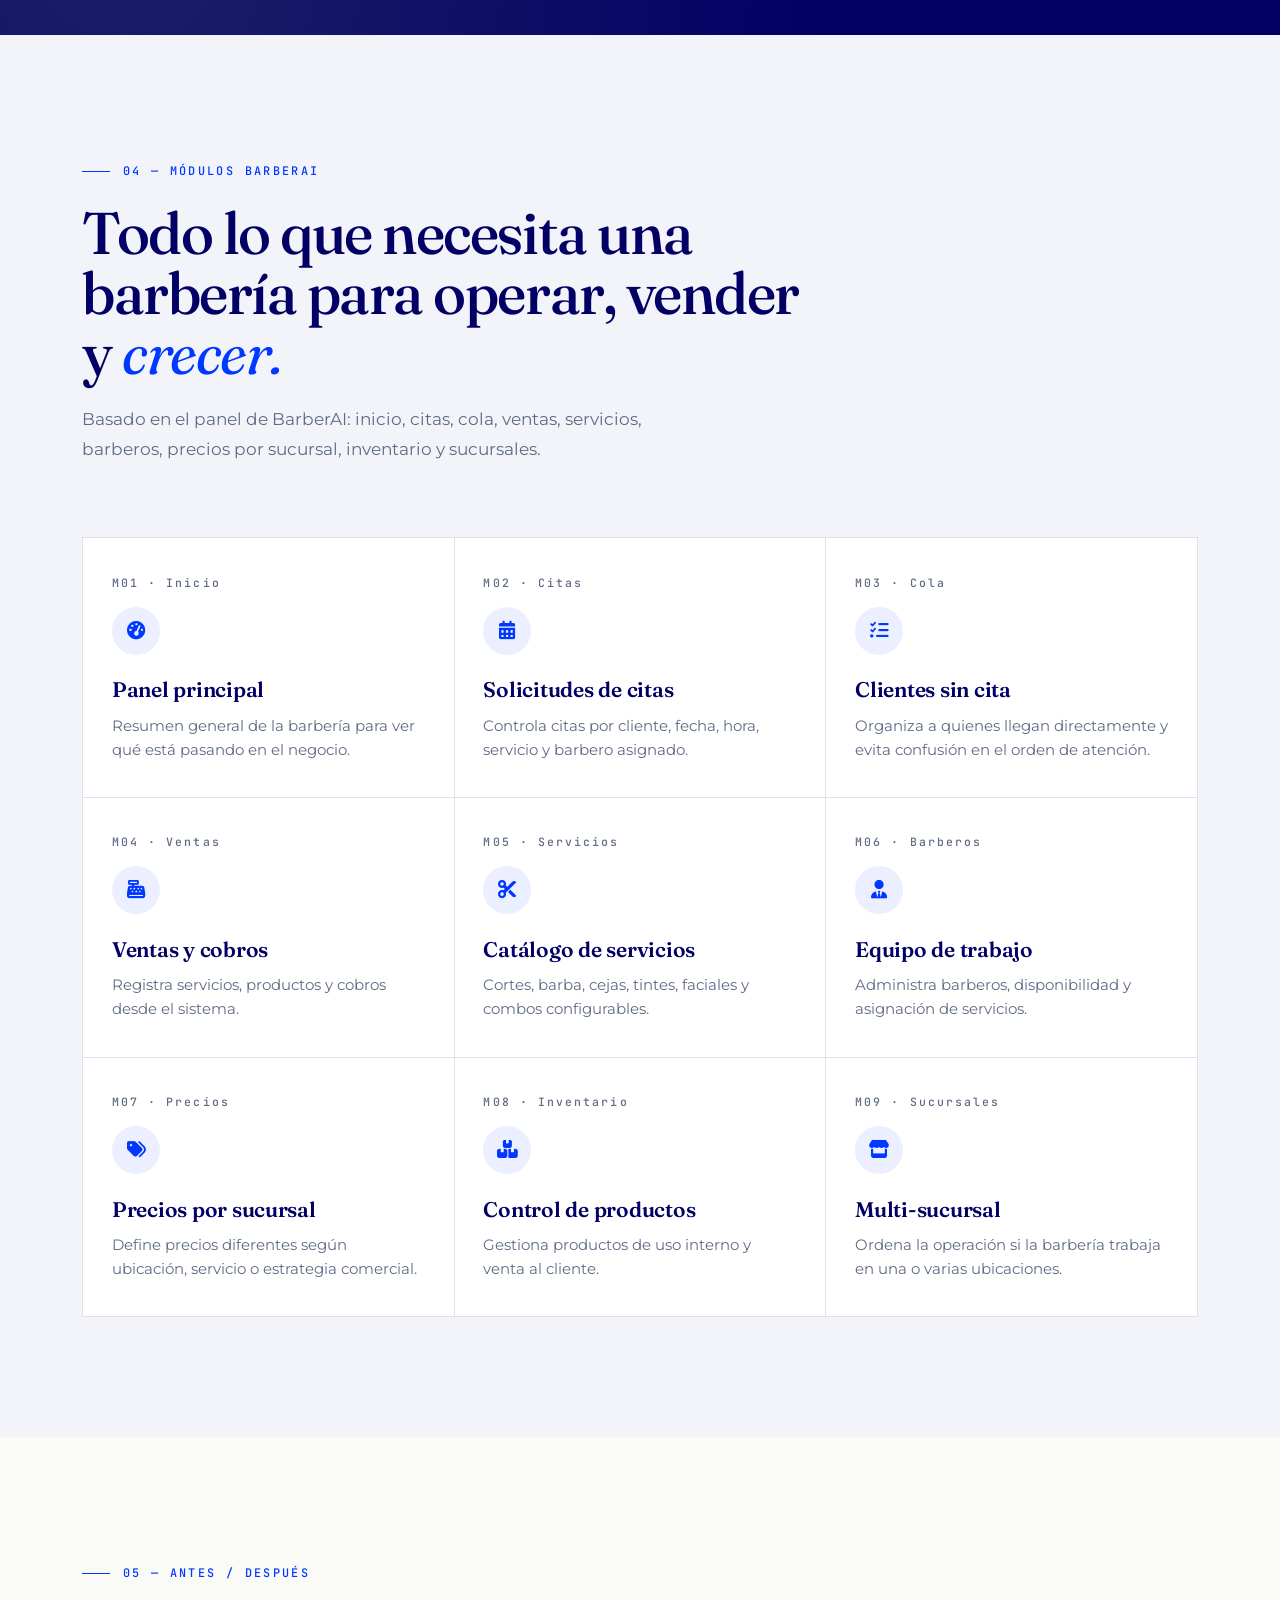
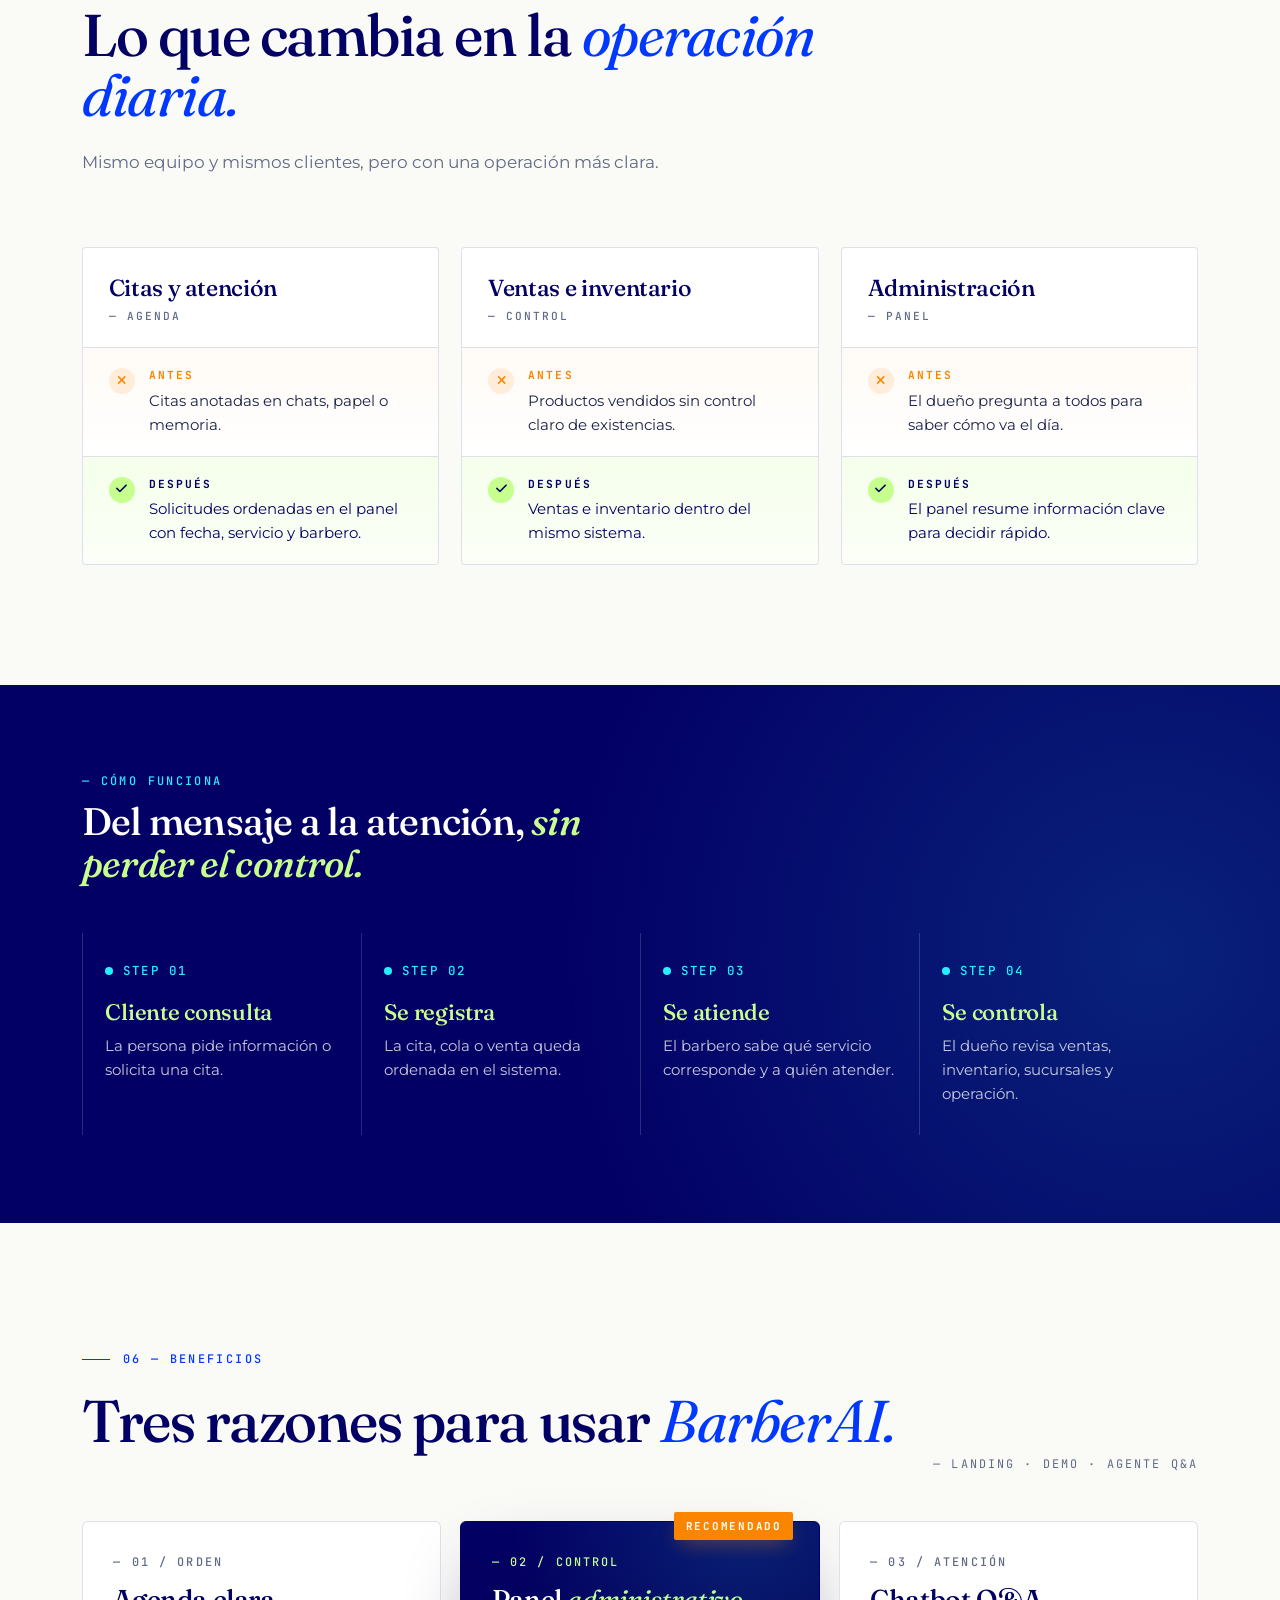
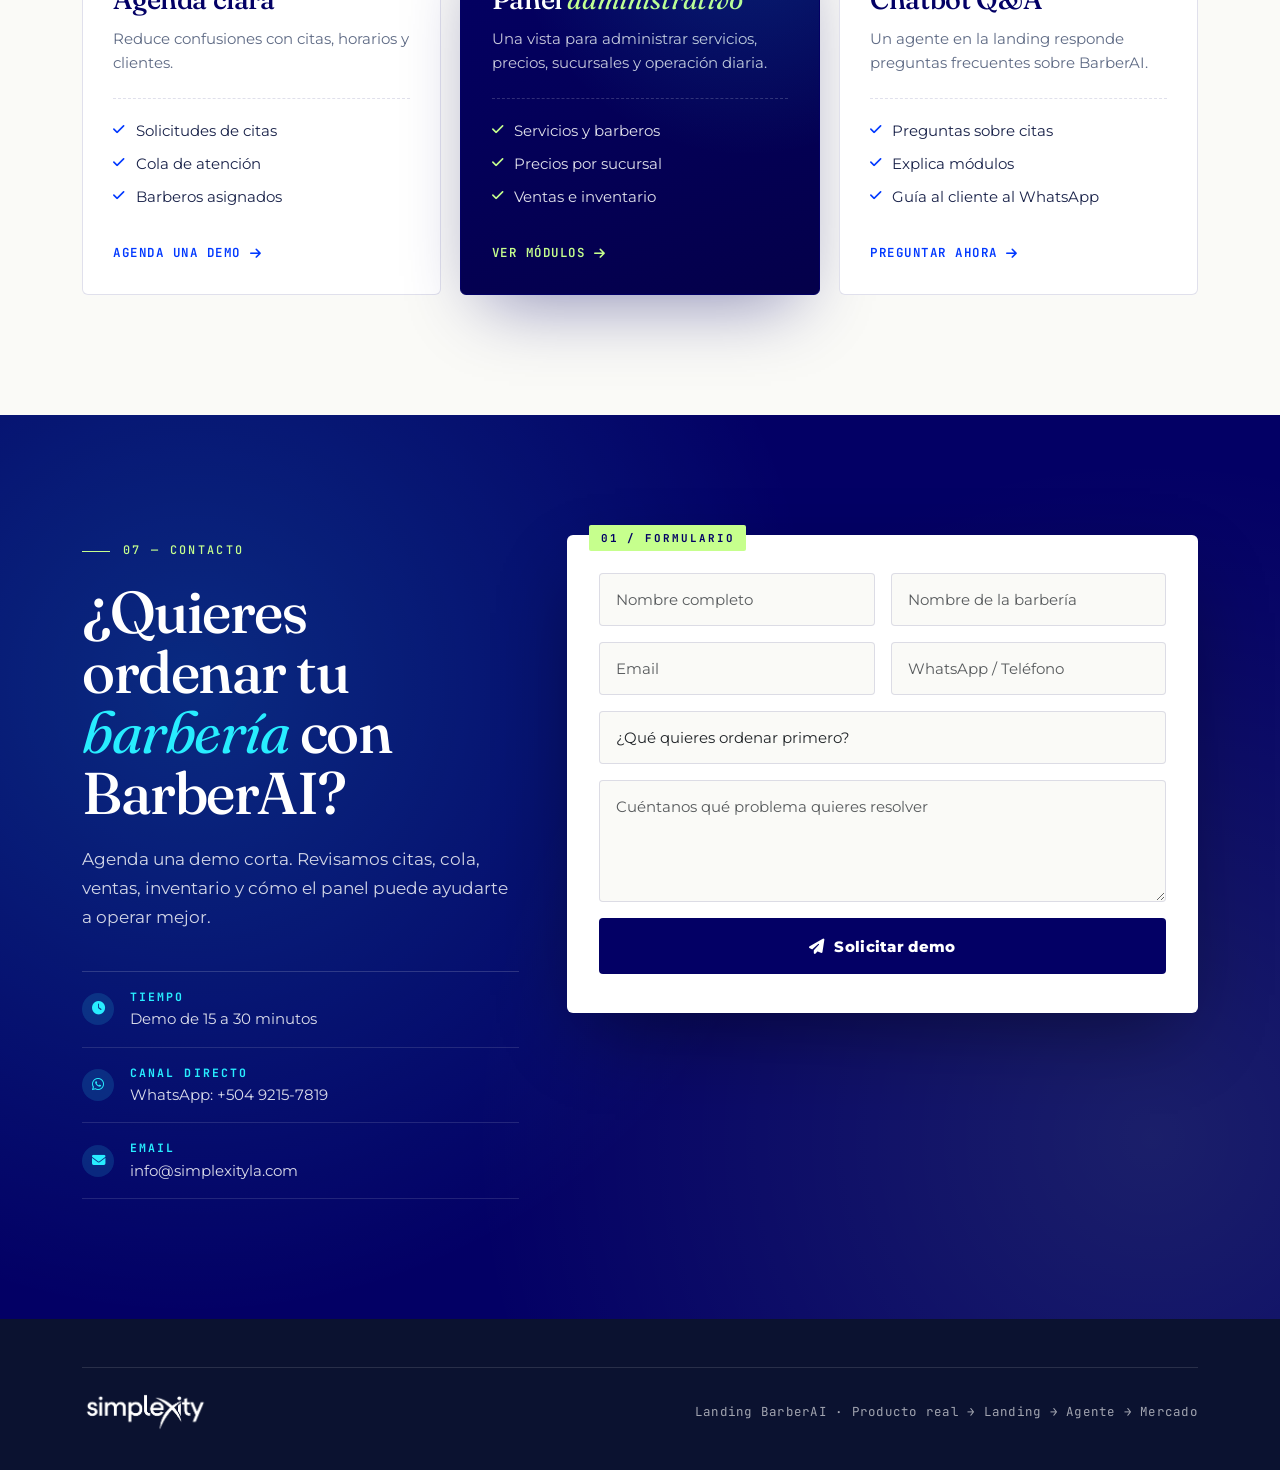
==== commit 7bdc13a6: "Regenera Excel oficial y ordena validacion comercial BarberAI" ====
--- a/index.html
+++ b/index.html
@@ -1313,7 +1313,7 @@
             .flow-grid { grid-template-columns: 1fr; }
             .reverse-panel { border-right: 1px solid rgba(255, 255, 255, 0.16); }
             .hero-proof { grid-template-columns: 1fr; }
-            .proof-item { border-right: 0; padding: 1.2rem 0; }
+            .proof-item { border-right: 0   ; padding: 1.2rem 0; }
             .btn-hotel-primary,
             .btn-hotel-secondary { width: 100%; }
             .offers-head { flex-direction: column; align-items: flex-start; }
